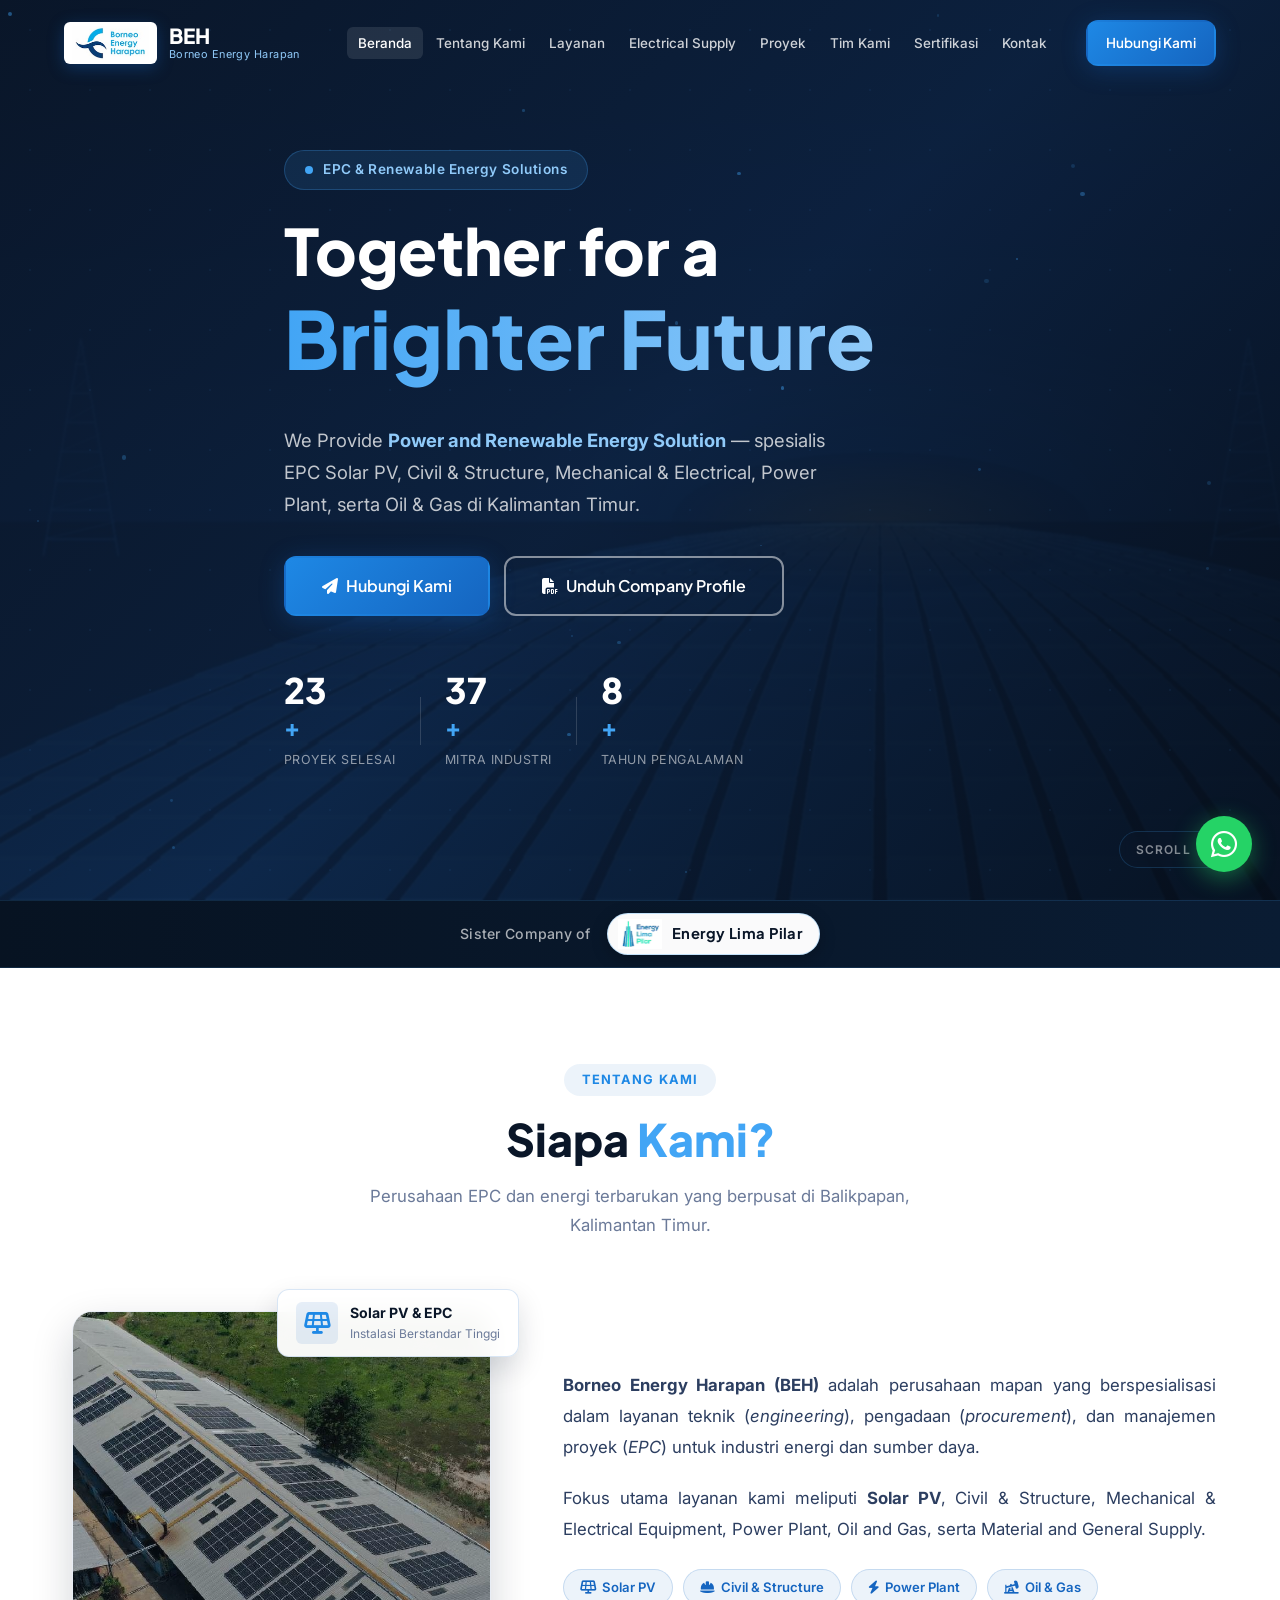
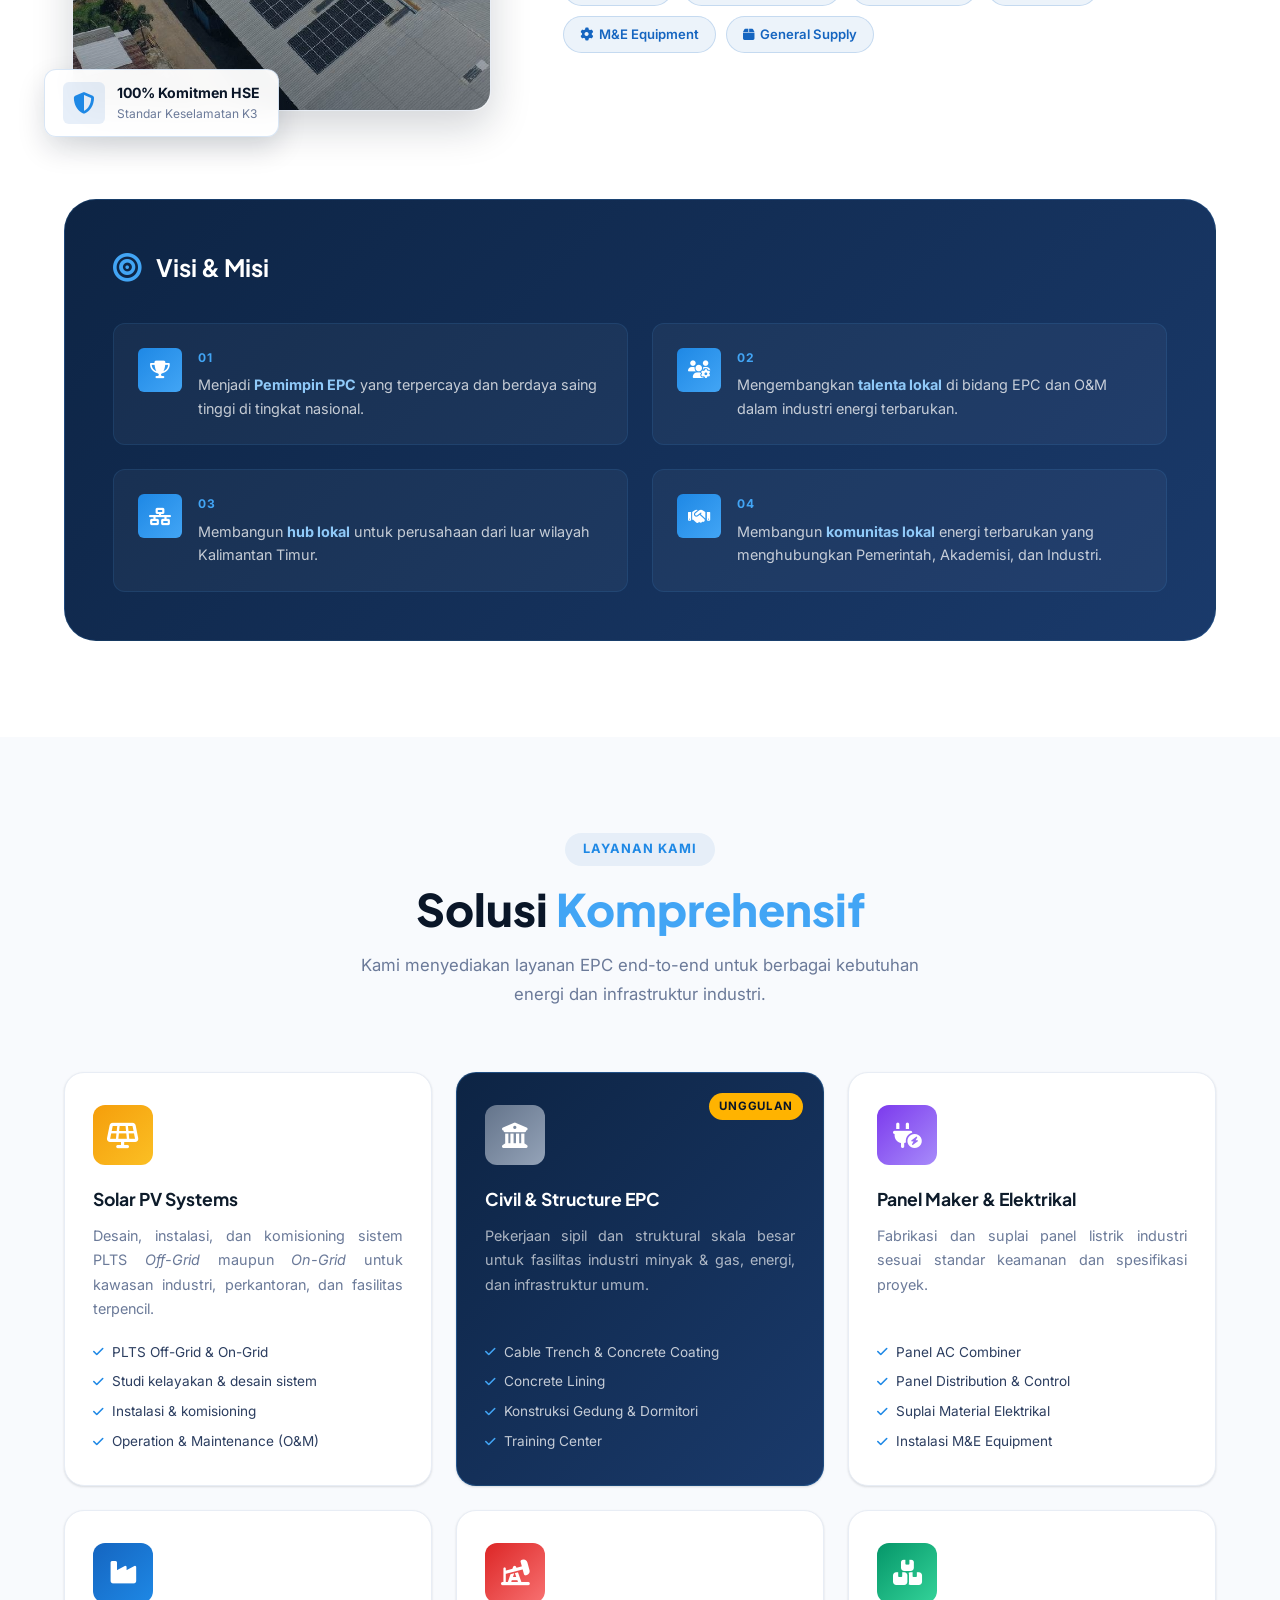
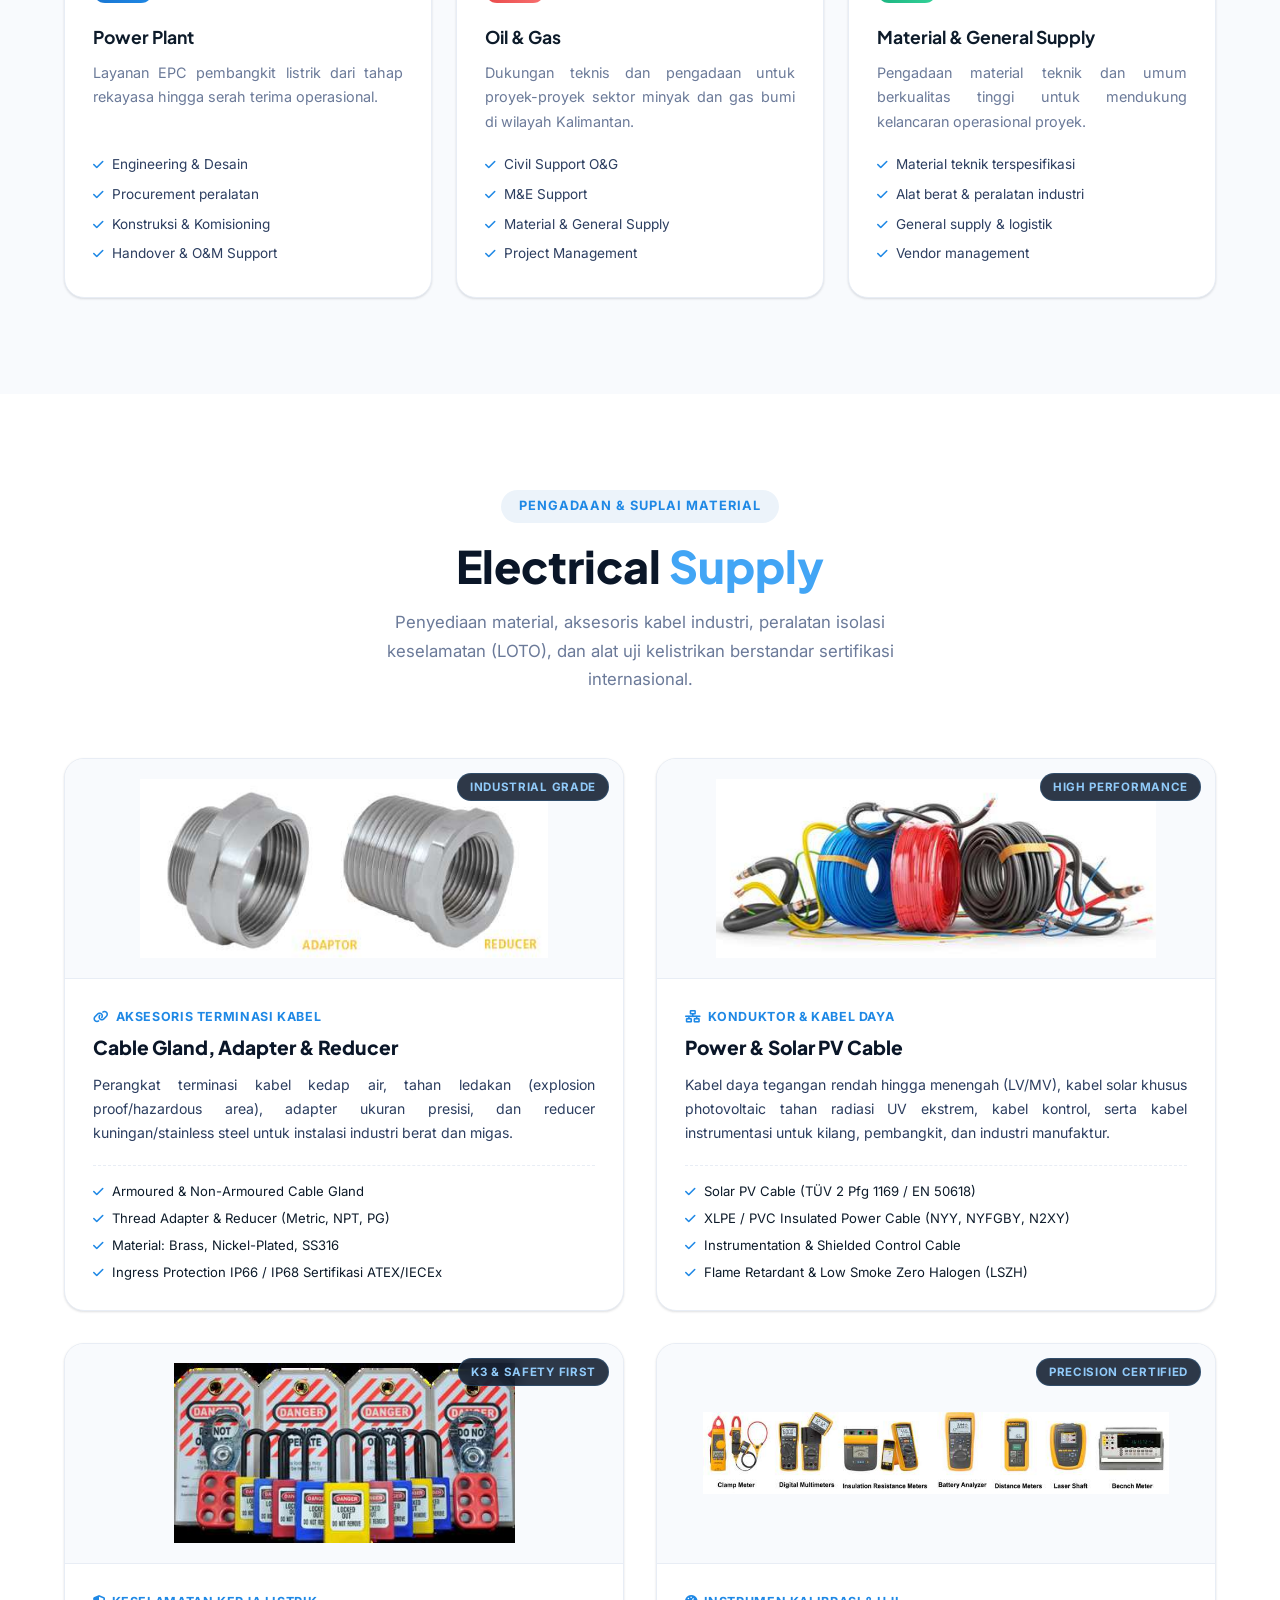
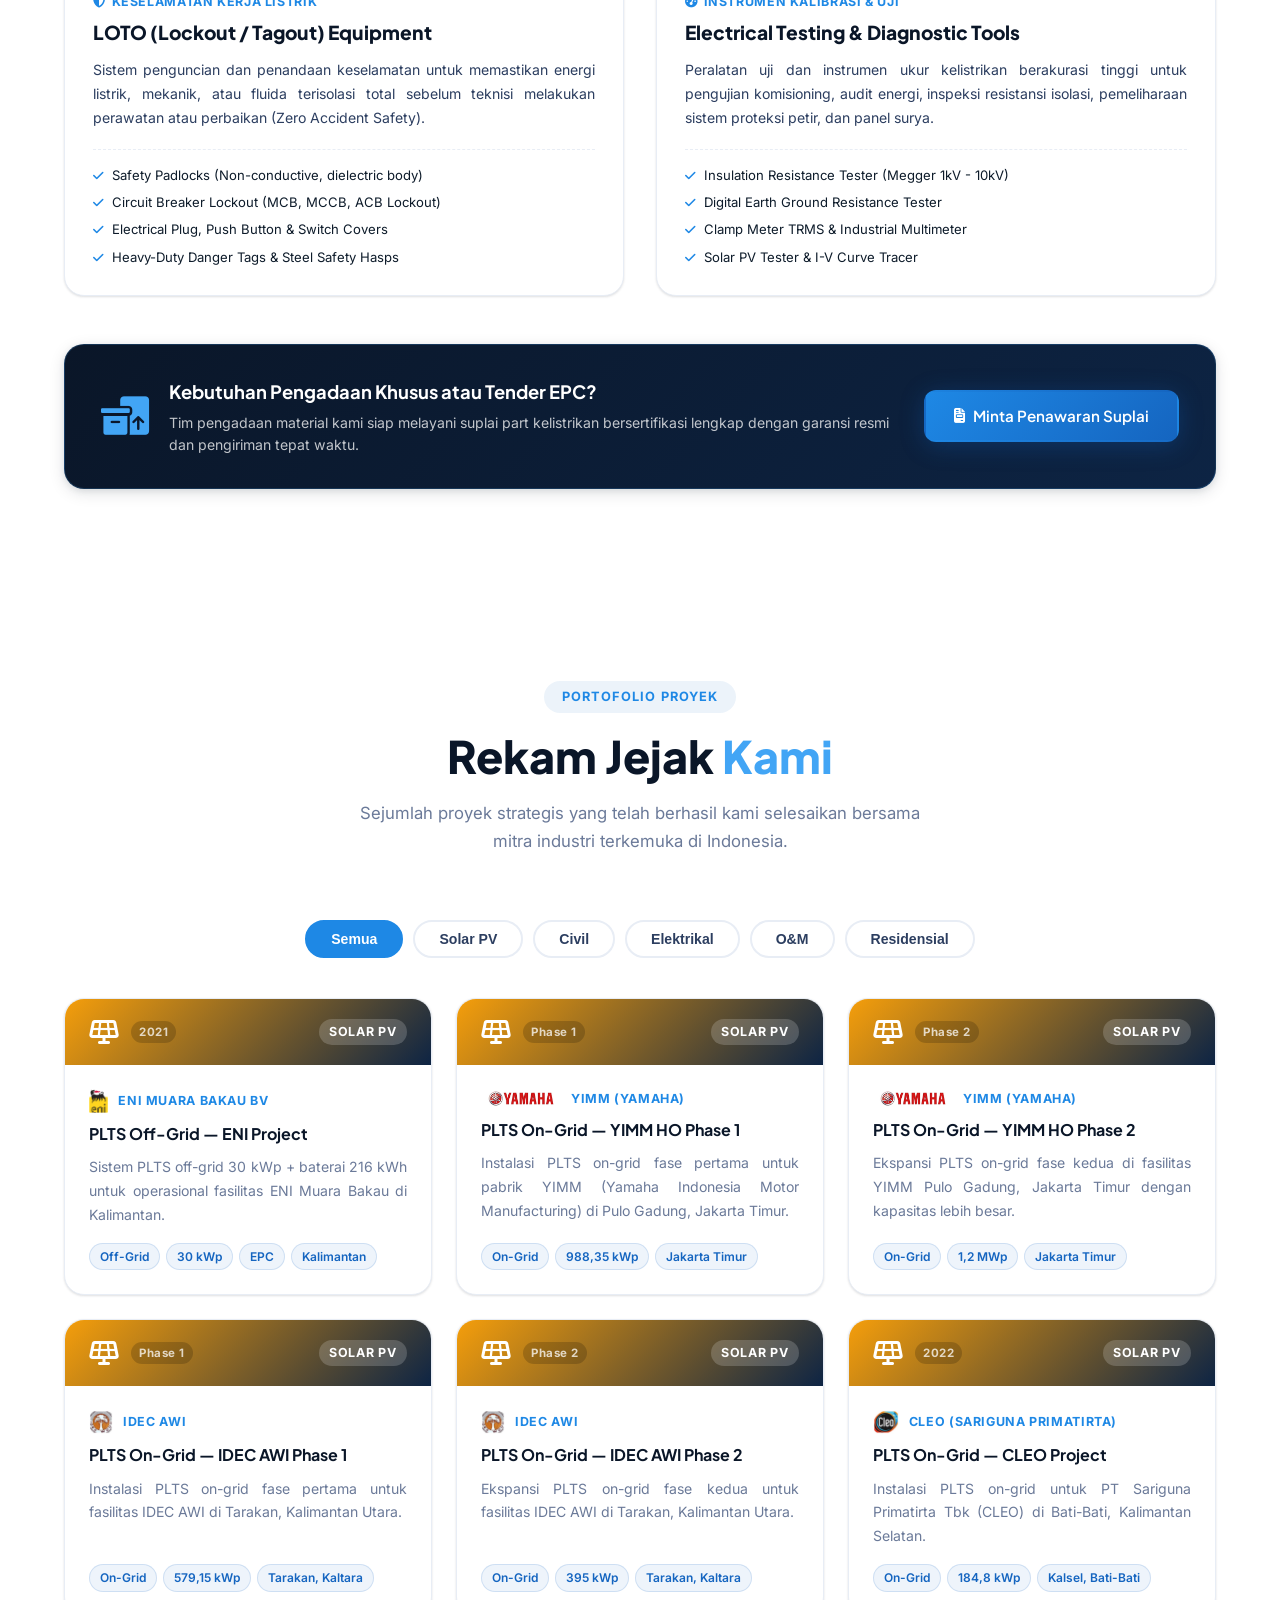
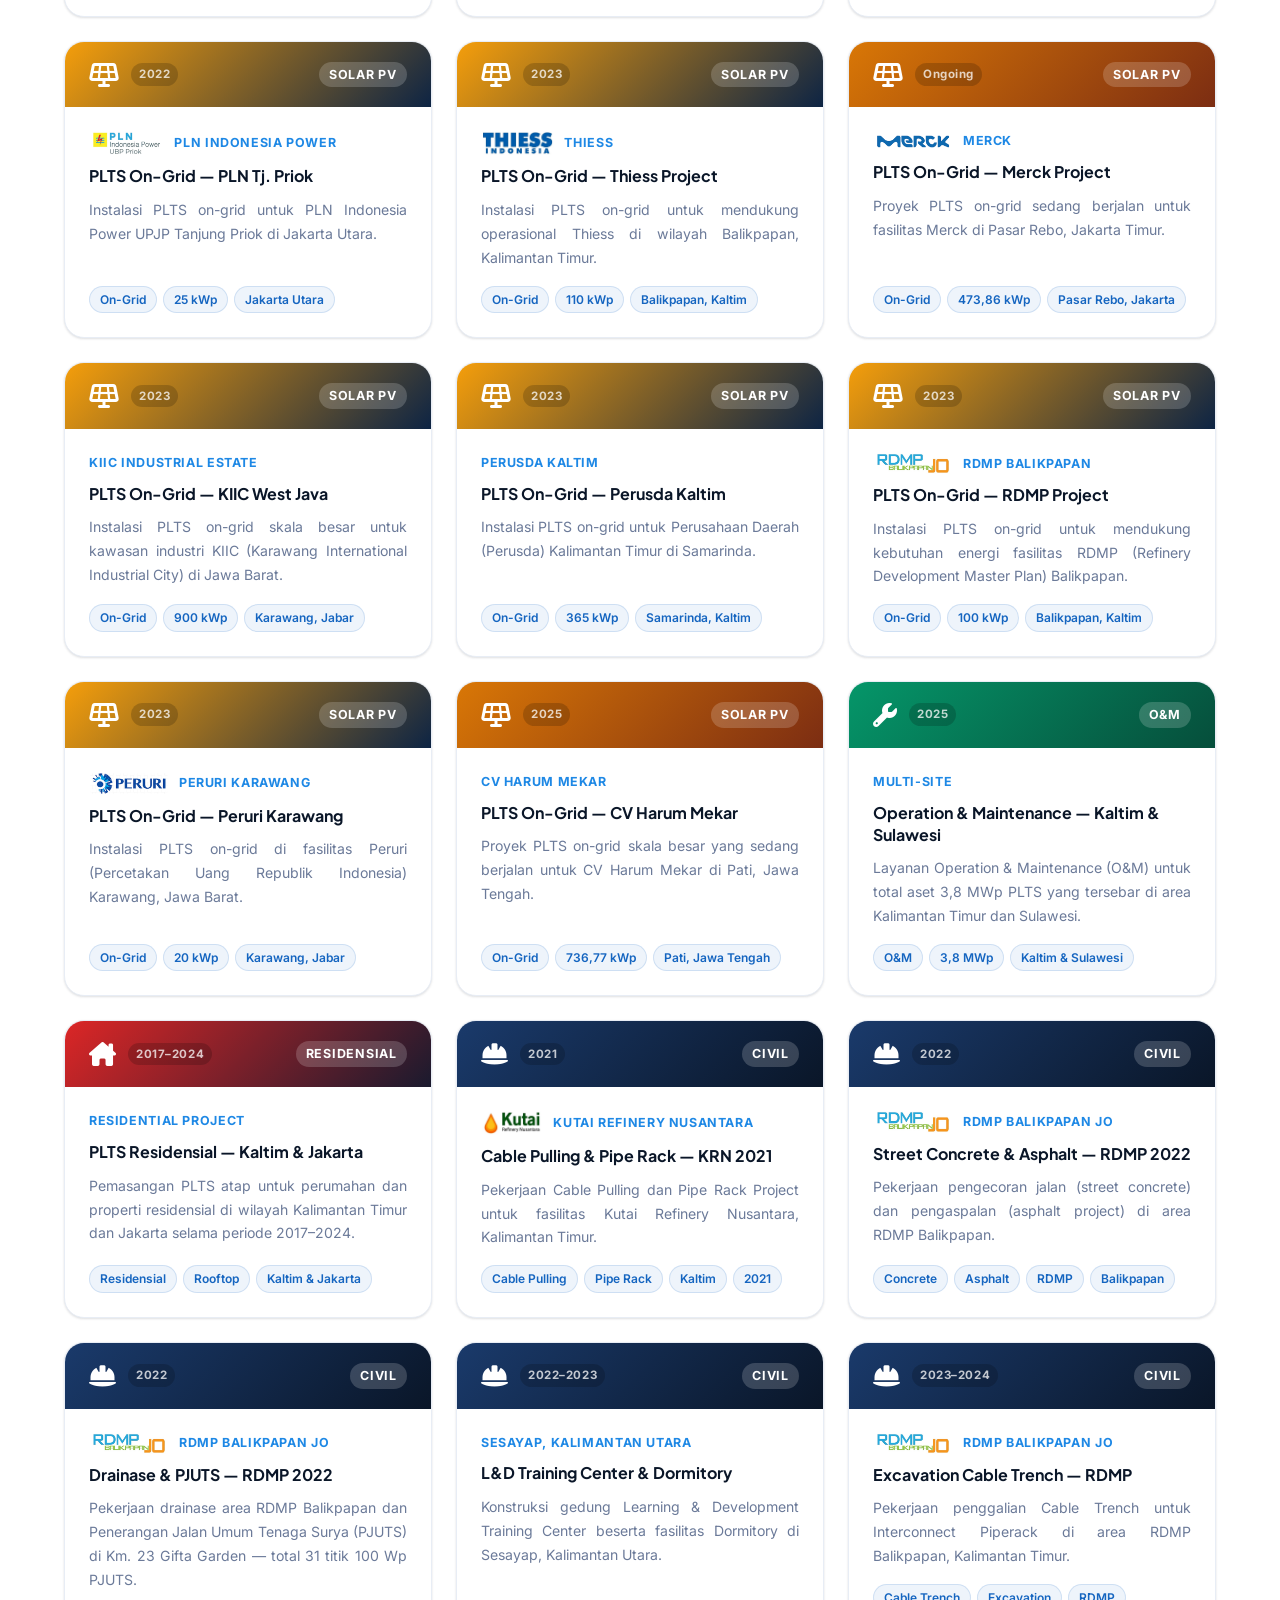
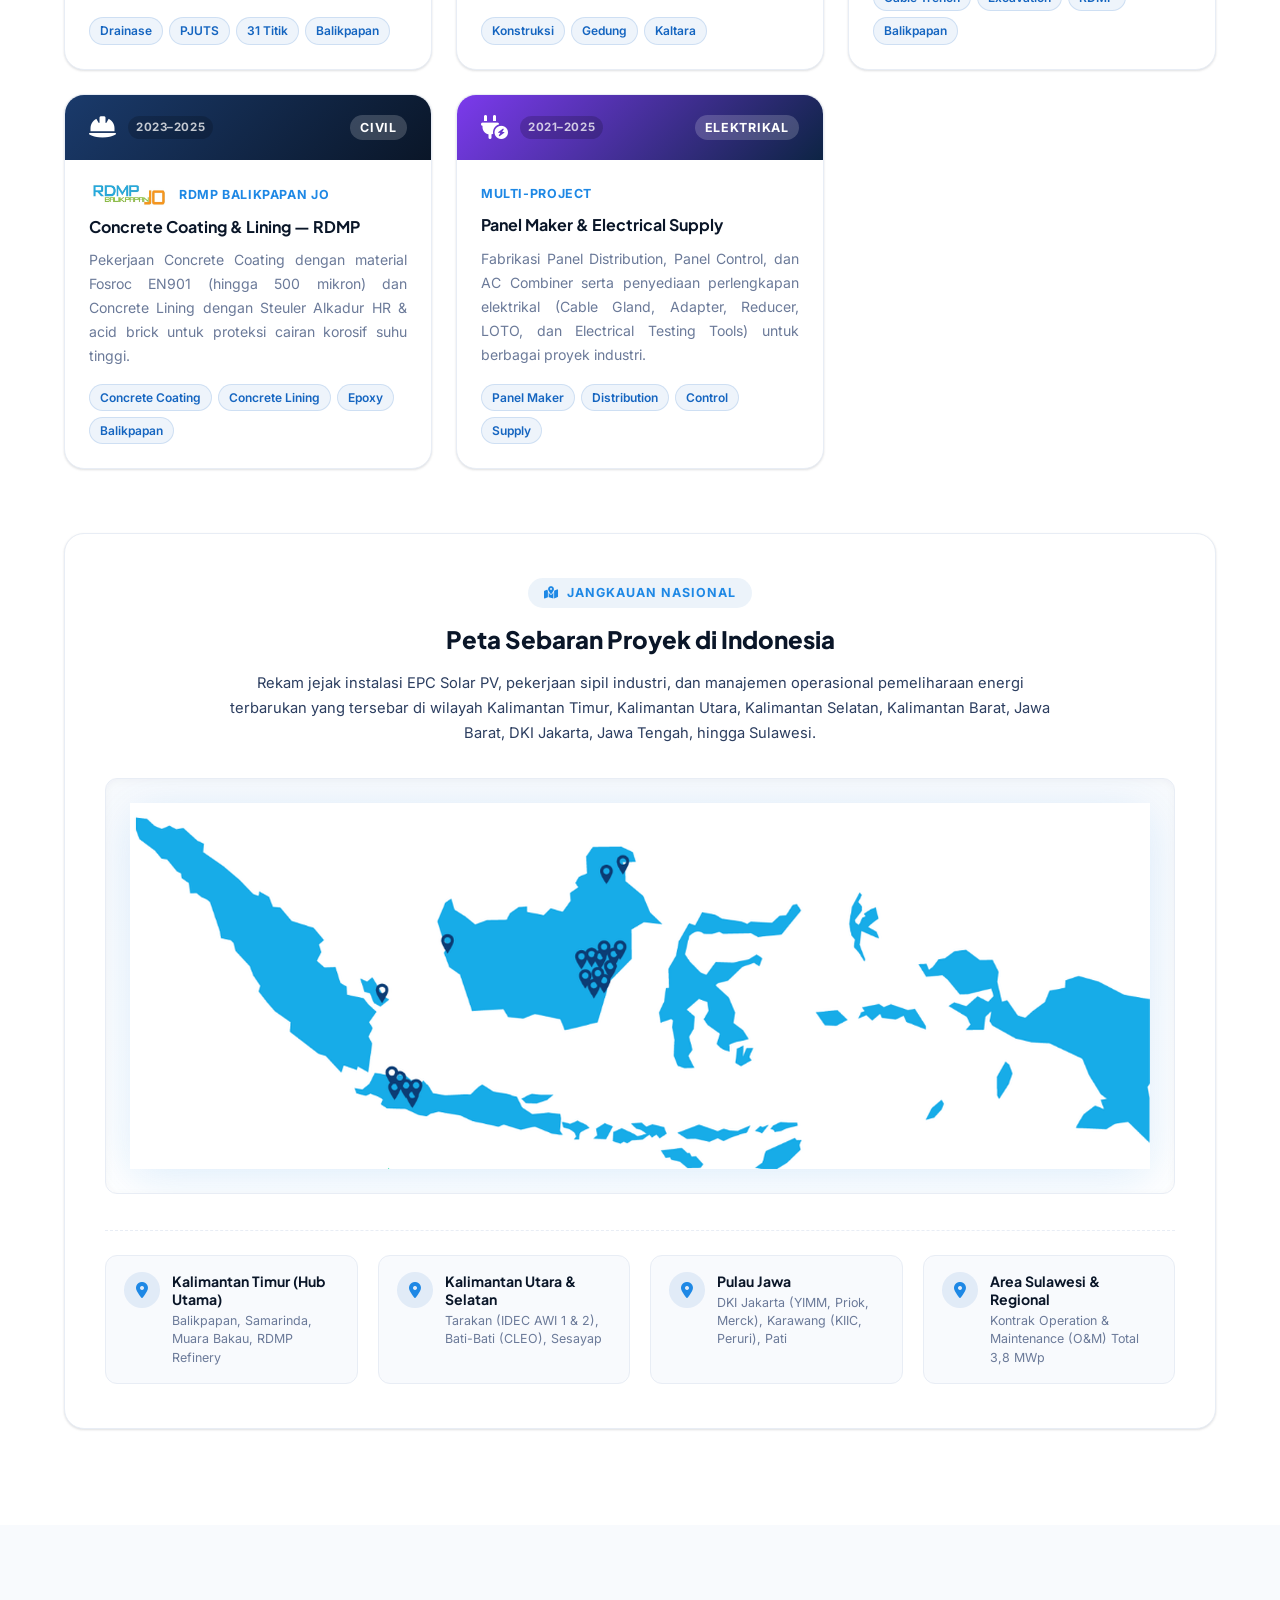
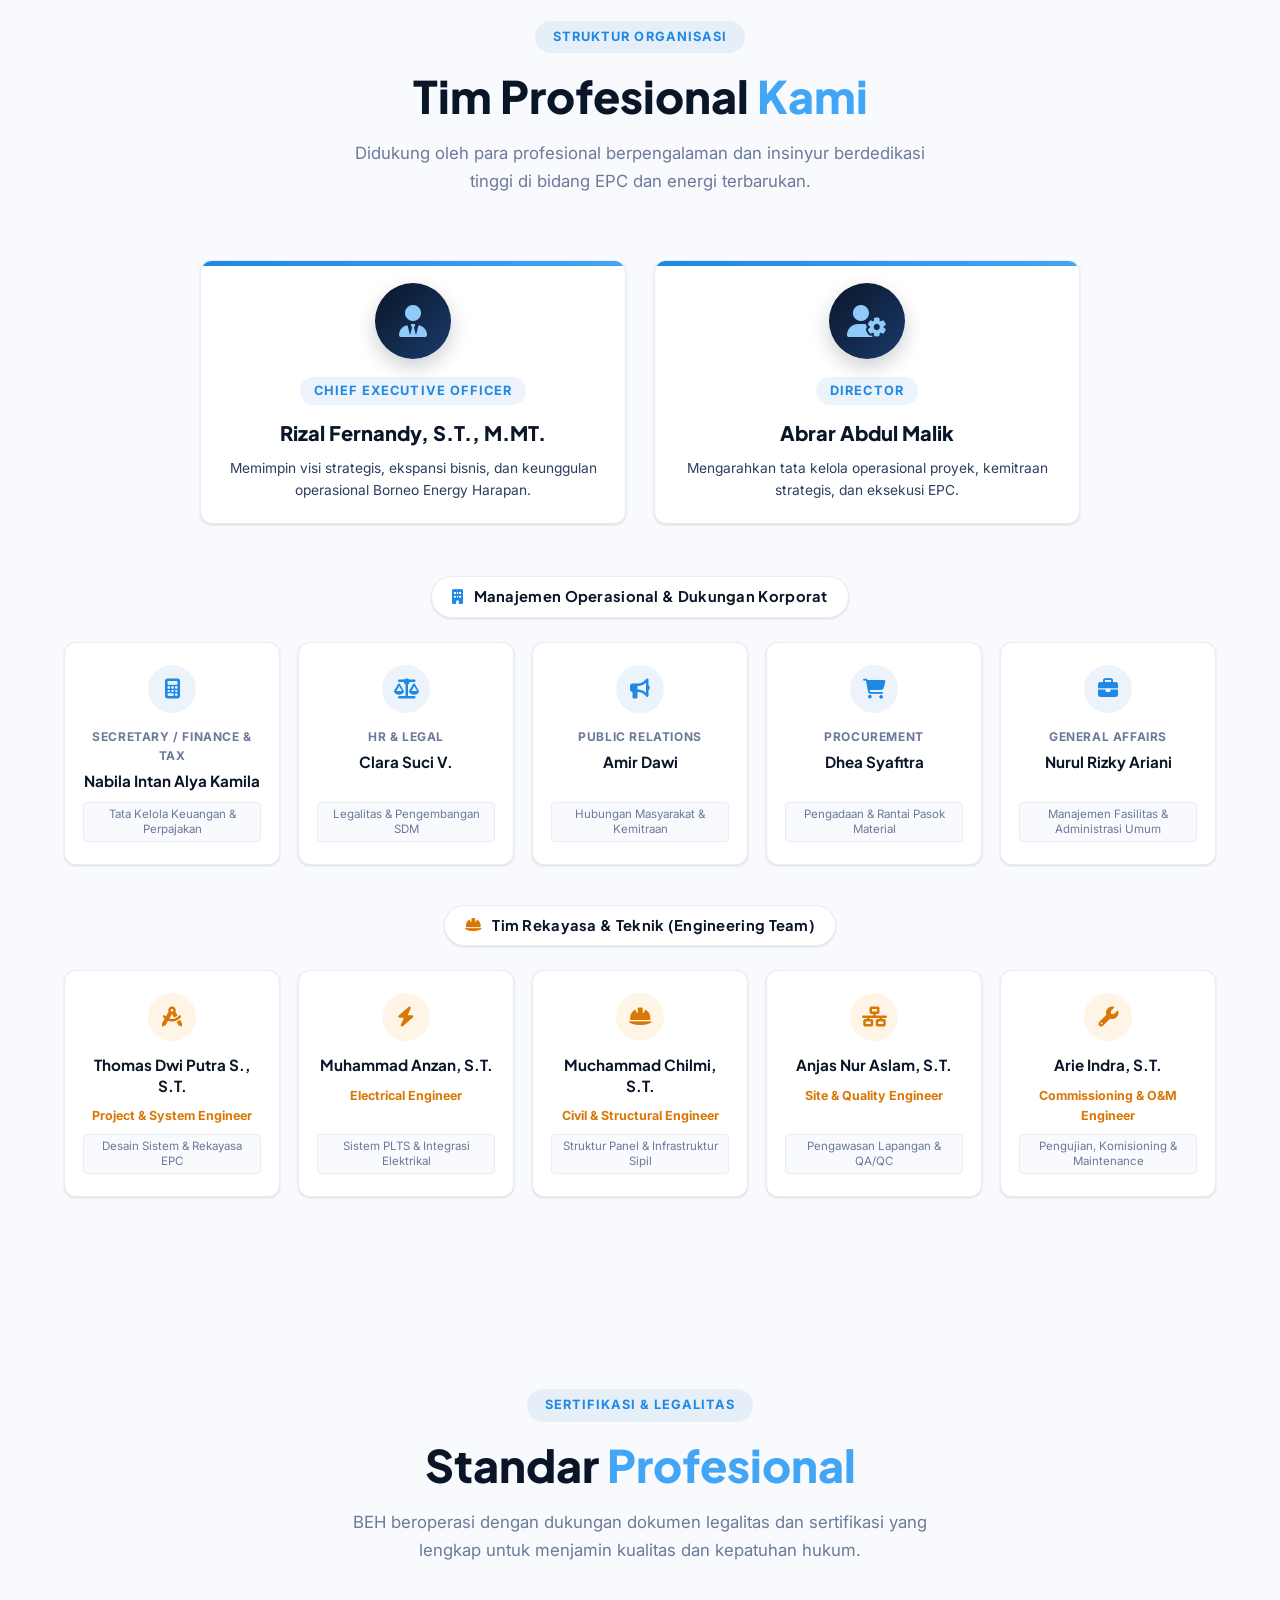
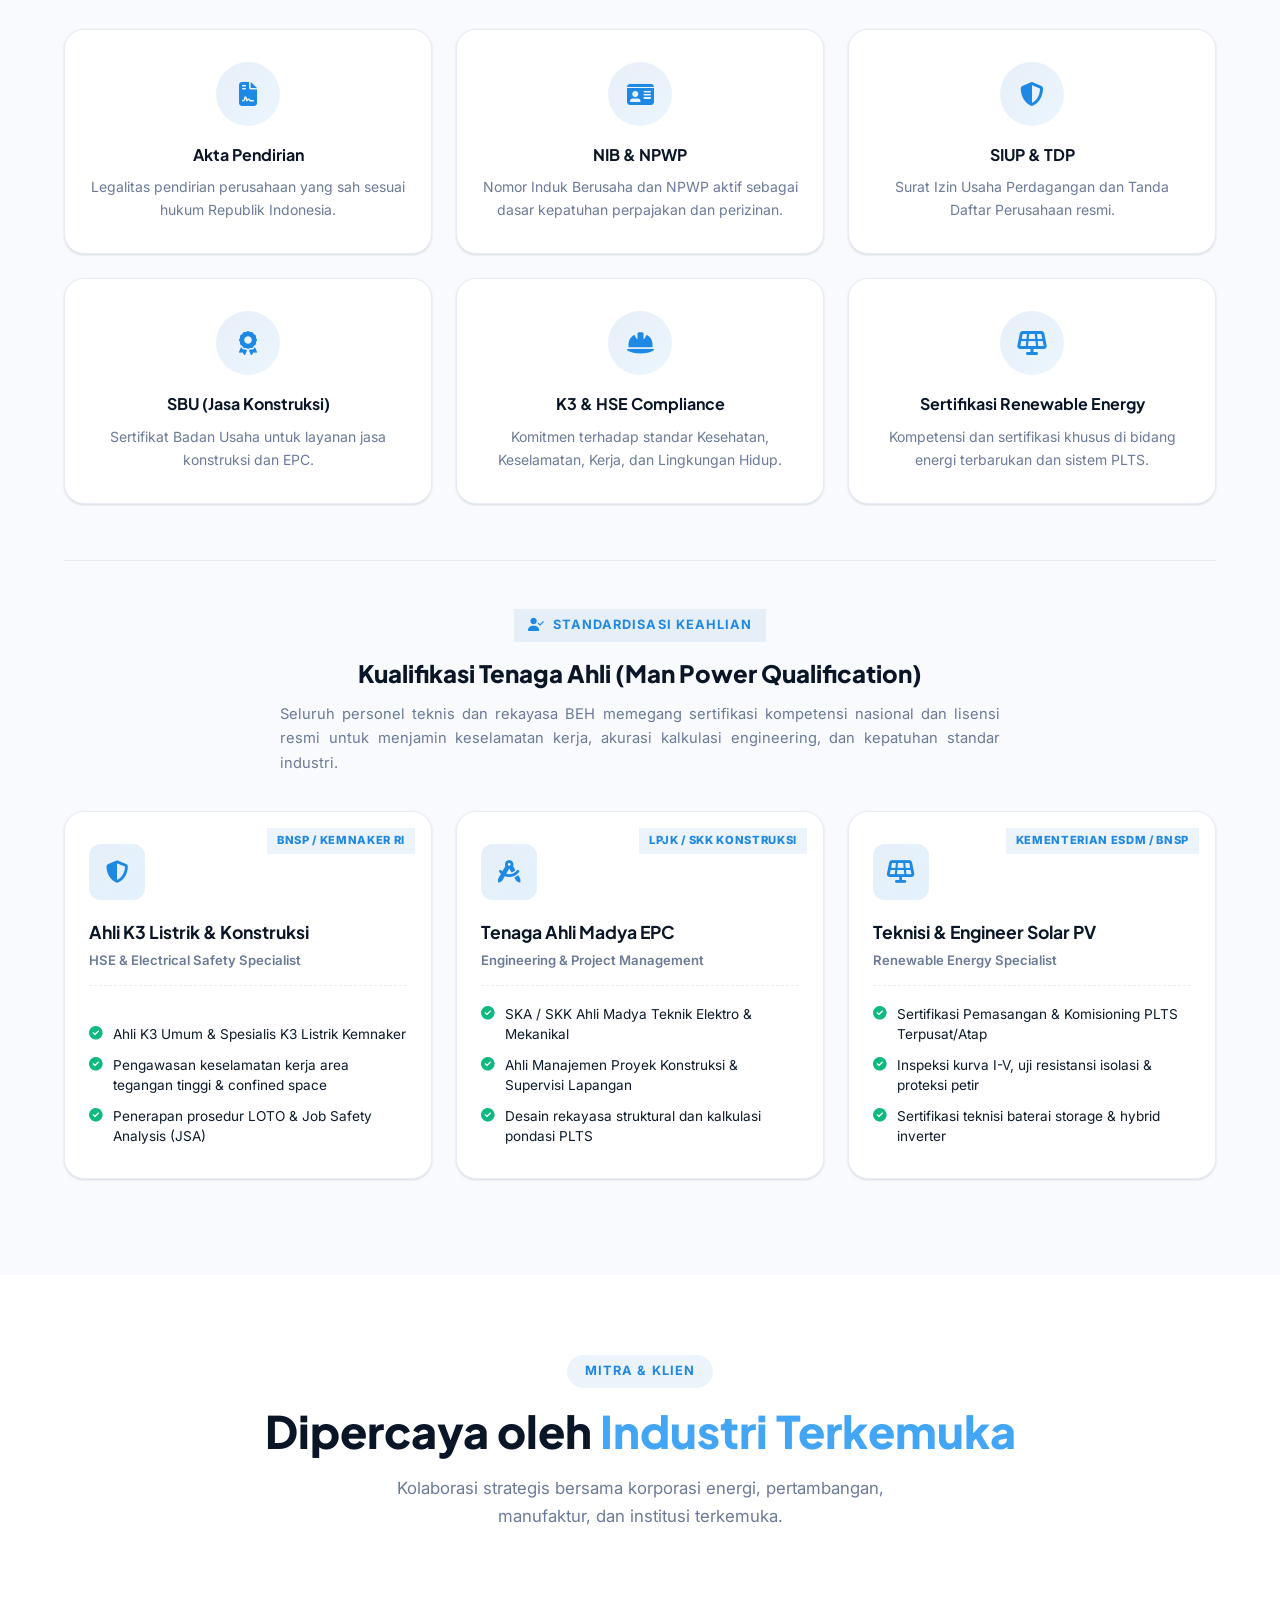
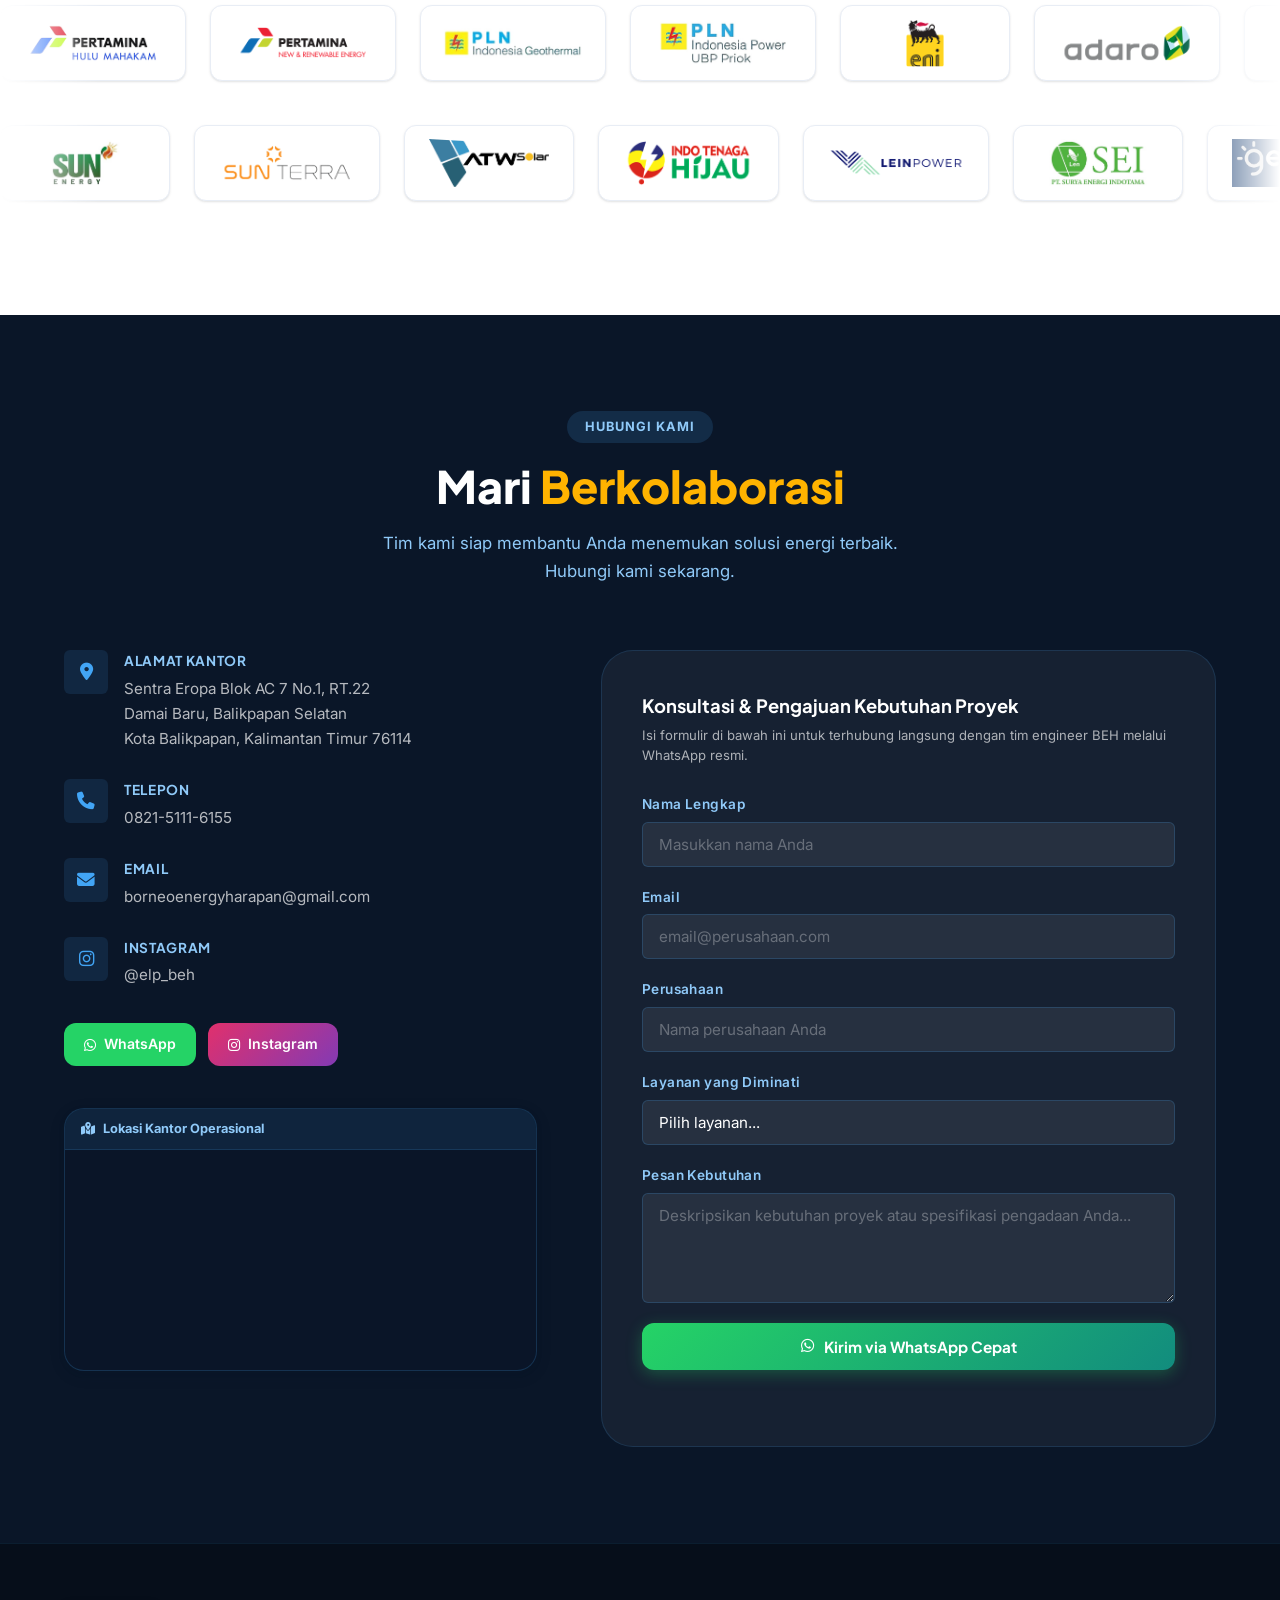
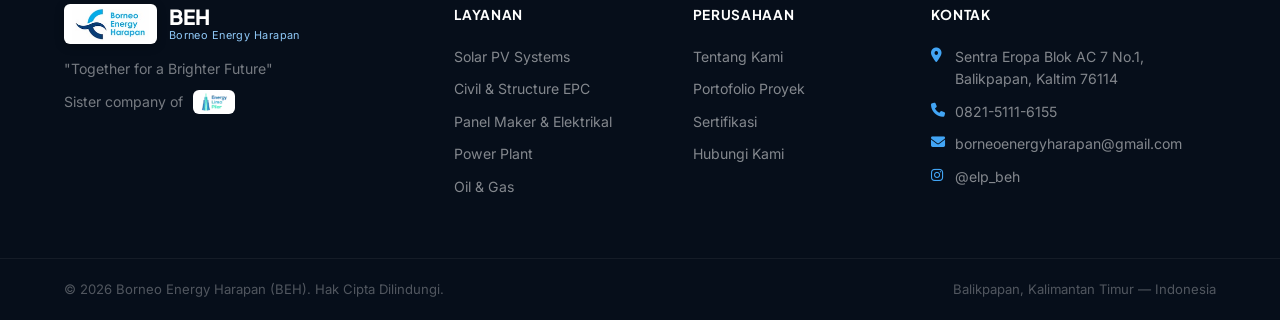
==== index.html @ 30dab91f "first commit" ====
<!DOCTYPE html>
<html lang="id">
<head>
  <meta charset="UTF-8" />
  <meta name="viewport" content="width=device-width, initial-scale=1.0" />
  <meta name="description" content="Borneo Energy Harapan (BEH) – Solusi EPC dan Energi Terbarukan terpercaya di Kalimantan Timur. Solar PV, Civil & Structure, Mechanical & Electrical, Power Plant, Oil & Gas, General Supply." />
  <title>Borneo Energy Harapan | Together for a Brighter Future</title>
  
  <!-- CSS Utama (Memuat css/variables.css, css/navbar.css, dll) -->
  <link rel="stylesheet" href="css/style.css" />
  
  <!-- Fonts & Icons Resmi -->
  <link rel="preconnect" href="https://fonts.googleapis.com" />
  <link rel="preconnect" href="https://fonts.gstatic.com" crossorigin />
  <link href="https://fonts.googleapis.com/css2?family=Inter:wght@300;400;500;600;700;800&family=Plus+Jakarta+Sans:wght@400;500;600;700;800&display=swap" rel="stylesheet" />
  <link rel="stylesheet" href="https://cdnjs.cloudflare.com/ajax/libs/font-awesome/6.5.0/css/all.min.css" />
</head>
<body>

  <!-- =========================================================
       1. NAVBAR (File Terpisah: sections/navbar.html | css/navbar.css | js/navbar.js)
  ========================================================= -->
  <header class="navbar" id="navbar">
    <div class="container navbar__inner">
      <a href="#hero" class="navbar__logo" aria-label="Beranda BEH">
        <img src="assets/images/logo-beh.png" alt="Logo Borneo Energy Harapan" class="navbar__logo-img" />
        <div class="logo-text">
          <span class="logo-text__main">BEH</span>
          <span class="logo-text__sub">Borneo Energy Harapan</span>
        </div>
      </a>

      <nav class="navbar__nav" id="navMenu" aria-label="Navigasi Utama">
        <ul class="navbar__list">
          <li><a href="#hero"     class="navbar__link active">Beranda</a></li>
          <li><a href="#about"    class="navbar__link">Tentang Kami</a></li>
          <li><a href="#services" class="navbar__link">Layanan</a></li>
          <li><a href="#supply"   class="navbar__link">Electrical Supply</a></li>
          <li><a href="#projects" class="navbar__link">Proyek</a></li>
          <li><a href="#team"     class="navbar__link">Tim Kami</a></li>
          <li><a href="#cert"     class="navbar__link">Sertifikasi</a></li>
          <li><a href="#contact"  class="navbar__link">Kontak</a></li>
        </ul>
      </nav>

      <a href="#contact" class="btn btn--primary navbar__cta">Hubungi Kami</a>

      <button class="navbar__burger" id="burgerBtn" aria-label="Buka Menu Navigasi" aria-expanded="false">
        <span></span><span></span><span></span>
      </button>
    </div>
  </header>

  <!-- =========================================================
       2. HERO SECTION (File Terpisah: sections/hero.html | css/hero.css | js/counters.js & js/particles.js)
  ========================================================= -->
  <section class="hero" id="hero">
    <div class="hero__overlay"></div>
    <div class="hero__particles" id="heroParticles"></div>

    <div class="container hero__content">
      <div class="hero__badge">
        <span class="pulse-dot"></span>
        EPC &amp; Renewable Energy Solutions
      </div>
      <h1 class="hero__title">
        <span class="hero__title--main">Together for a</span>
        <span class="hero__title--accent">Brighter Future</span>
      </h1>
      <p class="hero__subtitle">
        We Provide <strong>Power and Renewable Energy Solution</strong> — spesialis EPC Solar PV,
        Civil &amp; Structure, Mechanical &amp; Electrical, Power Plant, serta Oil &amp; Gas di Kalimantan Timur.
      </p>
      <div class="hero__actions">
        <a href="#contact" class="btn btn--primary btn--lg">
          <i class="fa-solid fa-paper-plane"></i> Hubungi Kami
        </a>
        <a href="assets/docs/Compro-BEH-2025.pdf" target="_blank" rel="noopener" class="btn btn--outline btn--lg">
          <i class="fa-solid fa-file-pdf"></i> Unduh Company Profile
        </a>
      </div>
      <div class="hero__stats">
        <div class="stat-item">
          <span class="stat-item__number" data-target="23">0</span><span class="stat-item__suffix">+</span>
          <span class="stat-item__label">Proyek Selesai</span>
        </div>
        <div class="stat-divider"></div>
        <div class="stat-item">
          <span class="stat-item__number" data-target="37">0</span><span class="stat-item__suffix">+</span>
          <span class="stat-item__label">Mitra Industri</span>
        </div>
        <div class="stat-divider"></div>
        <div class="stat-item">
          <span class="stat-item__number" data-target="8">0</span><span class="stat-item__suffix">+</span>
          <span class="stat-item__label">Tahun Pengalaman</span>
        </div>
      </div>
    </div>

    <a href="#about" class="hero__scroll-indicator" aria-label="Gulir ke Tentang Kami">
      <span>Scroll</span>
      <span class="scroll-arrow"><i class="fa-solid fa-chevron-down"></i></span>
    </a>
  </section>

  <!-- Sister Company Banner -->
  <div class="sister-banner">
    <div class="container sister-banner__inner">
      <span class="sister-banner__label">Sister Company of</span>
      <div class="sister-banner__brand" title="Energy Lima Pilar (ELP)">
        <img src="assets/images/logo-energy-lima-pilar.png" alt="Logo Energy Lima Pilar" class="sister-banner__logo" />
        <span class="sister-banner__text">Energy Lima Pilar</span>
      </div>
    </div>
  </div>

  <!-- =========================================================
       3. ABOUT US & VISI MISI (File Terpisah: sections/about.html | css/about.css)
  ========================================================= -->
  <section class="about section" id="about">
    <div class="container">
      <div class="section-header">
        <span class="section-tag">Tentang Kami</span>
        <h2 class="section-title">Siapa <span class="text-accent">Kami?</span></h2>
        <p class="section-desc">
          Perusahaan EPC dan energi terbarukan yang berpusat di Balikpapan, Kalimantan Timur.
        </p>
      </div>

      <div class="about__grid">
        <div class="about__visual">
          <div class="about__img-wrapper">
            <img src="assets/images/about-project.jpg" alt="Dokumentasi Instalasi Proyek Solar PV Borneo Energy Harapan" class="about__img" loading="lazy" />
            <div class="about__img-overlay"></div>
          </div>
          <div class="about__badge about__badge--top">
            <i class="fa-solid fa-solar-panel"></i>
            <div>
              <strong>Solar PV &amp; EPC</strong>
              <span>Instalasi Berstandar Tinggi</span>
            </div>
          </div>
          <div class="about__badge about__badge--bottom">
            <i class="fa-solid fa-shield-halved"></i>
            <div>
              <strong>100% Komitmen HSE</strong>
              <span>Standar Keselamatan K3</span>
            </div>
          </div>
        </div>

        <div class="about__content">
          <p class="about__text">
            <strong>Borneo Energy Harapan (BEH)</strong> adalah perusahaan mapan yang berspesialisasi dalam layanan teknik
            (<em>engineering</em>), pengadaan (<em>procurement</em>), dan manajemen proyek (<em>EPC</em>) untuk industri
            energi dan sumber daya.
          </p>
          <p class="about__text">
            Fokus utama layanan kami meliputi <strong>Solar PV</strong>, Civil &amp; Structure,
            Mechanical &amp; Electrical Equipment, Power Plant, Oil and Gas, serta Material and General Supply.
          </p>

          <div class="about__tags">
            <span class="tag"><i class="fa-solid fa-solar-panel"></i> Solar PV</span>
            <span class="tag"><i class="fa-solid fa-hard-hat"></i> Civil &amp; Structure</span>
            <span class="tag"><i class="fa-solid fa-bolt"></i> Power Plant</span>
            <span class="tag"><i class="fa-solid fa-oil-well"></i> Oil &amp; Gas</span>
            <span class="tag"><i class="fa-solid fa-gear"></i> M&amp;E Equipment</span>
            <span class="tag"><i class="fa-solid fa-box"></i> General Supply</span>
          </div>
        </div>
      </div>

      <!-- Visi & Misi -->
      <div class="vision-mission">
        <div class="vision-mission__header">
          <i class="fa-solid fa-bullseye"></i>
          <h3>Visi &amp; Misi</h3>
        </div>
        <div class="vision-mission__grid">
          <div class="vm-card">
            <div class="vm-card__icon"><i class="fa-solid fa-trophy"></i></div>
            <div class="vm-card__content">
              <span class="vm-card__num">01</span>
              <p>Menjadi <strong>Pemimpin EPC</strong> yang terpercaya dan berdaya saing tinggi di tingkat nasional.</p>
            </div>
          </div>
          <div class="vm-card">
            <div class="vm-card__icon"><i class="fa-solid fa-users-gear"></i></div>
            <div class="vm-card__content">
              <span class="vm-card__num">02</span>
              <p>Mengembangkan <strong>talenta lokal</strong> di bidang EPC dan O&amp;M dalam industri energi terbarukan.</p>
            </div>
          </div>
          <div class="vm-card">
            <div class="vm-card__icon"><i class="fa-solid fa-network-wired"></i></div>
            <div class="vm-card__content">
              <span class="vm-card__num">03</span>
              <p>Membangun <strong>hub lokal</strong> untuk perusahaan dari luar wilayah Kalimantan Timur.</p>
            </div>
          </div>
          <div class="vm-card">
            <div class="vm-card__icon"><i class="fa-solid fa-handshake"></i></div>
            <div class="vm-card__content">
              <span class="vm-card__num">04</span>
              <p>Membangun <strong>komunitas lokal</strong> energi terbarukan yang menghubungkan Pemerintah, Akademisi, dan Industri.</p>
            </div>
          </div>
        </div>
      </div>
    </div>
  </section>

  <!-- =========================================================
       4. SERVICES SECTION (File Terpisah: sections/services.html | css/services.css)
  ========================================================= -->
  <section class="services section section--alt" id="services">
    <div class="container">
      <div class="section-header">
        <span class="section-tag">Layanan Kami</span>
        <h2 class="section-title">Solusi <span class="text-accent">Komprehensif</span></h2>
        <p class="section-desc">
          Kami menyediakan layanan EPC end-to-end untuk berbagai kebutuhan energi dan infrastruktur industri.
        </p>
      </div>

      <div class="services__grid">

        <div class="service-card">
          <div class="service-card__icon-wrap service-card__icon-wrap--solar">
            <i class="fa-solid fa-solar-panel"></i>
          </div>
          <h3 class="service-card__title">Solar PV Systems</h3>
          <p class="service-card__desc">
            Desain, instalasi, dan komisioning sistem PLTS <em>Off-Grid</em> maupun <em>On-Grid</em>
            untuk kawasan industri, perkantoran, dan fasilitas terpencil.
          </p>
          <ul class="service-card__list">
            <li><i class="fa-solid fa-check"></i> PLTS Off-Grid &amp; On-Grid</li>
            <li><i class="fa-solid fa-check"></i> Studi kelayakan &amp; desain sistem</li>
            <li><i class="fa-solid fa-check"></i> Instalasi &amp; komisioning</li>
            <li><i class="fa-solid fa-check"></i> Operation &amp; Maintenance (O&amp;M)</li>
          </ul>
        </div>

        <div class="service-card service-card--featured">
          <div class="service-card__badge">Unggulan</div>
          <div class="service-card__icon-wrap service-card__icon-wrap--civil">
            <i class="fa-solid fa-building-columns"></i>
          </div>
          <h3 class="service-card__title">Civil &amp; Structure EPC</h3>
          <p class="service-card__desc">
            Pekerjaan sipil dan struktural skala besar untuk fasilitas industri minyak &amp; gas,
            energi, dan infrastruktur umum.
          </p>
          <ul class="service-card__list">
            <li><i class="fa-solid fa-check"></i> Cable Trench &amp; Concrete Coating</li>
            <li><i class="fa-solid fa-check"></i> Concrete Lining</li>
            <li><i class="fa-solid fa-check"></i> Konstruksi Gedung &amp; Dormitori</li>
            <li><i class="fa-solid fa-check"></i> Training Center</li>
          </ul>
        </div>

        <div class="service-card">
          <div class="service-card__icon-wrap service-card__icon-wrap--panel">
            <i class="fa-solid fa-plug-circle-bolt"></i>
          </div>
          <h3 class="service-card__title">Panel Maker &amp; Elektrikal</h3>
          <p class="service-card__desc">
            Fabrikasi dan suplai panel listrik industri sesuai standar keamanan dan spesifikasi proyek.
          </p>
          <ul class="service-card__list">
            <li><i class="fa-solid fa-check"></i> Panel AC Combiner</li>
            <li><i class="fa-solid fa-check"></i> Panel Distribution &amp; Control</li>
            <li><i class="fa-solid fa-check"></i> Suplai Material Elektrikal</li>
            <li><i class="fa-solid fa-check"></i> Instalasi M&amp;E Equipment</li>
          </ul>
        </div>

        <div class="service-card">
          <div class="service-card__icon-wrap service-card__icon-wrap--power">
            <i class="fa-solid fa-industry"></i>
          </div>
          <h3 class="service-card__title">Power Plant</h3>
          <p class="service-card__desc">
            Layanan EPC pembangkit listrik dari tahap rekayasa hingga serah terima operasional.
          </p>
          <ul class="service-card__list">
            <li><i class="fa-solid fa-check"></i> Engineering &amp; Desain</li>
            <li><i class="fa-solid fa-check"></i> Procurement peralatan</li>
            <li><i class="fa-solid fa-check"></i> Konstruksi &amp; Komisioning</li>
            <li><i class="fa-solid fa-check"></i> Handover &amp; O&amp;M Support</li>
          </ul>
        </div>

        <div class="service-card">
          <div class="service-card__icon-wrap service-card__icon-wrap--oilgas">
            <i class="fa-solid fa-oil-well"></i>
          </div>
          <h3 class="service-card__title">Oil &amp; Gas</h3>
          <p class="service-card__desc">
            Dukungan teknis dan pengadaan untuk proyek-proyek sektor minyak dan gas bumi
            di wilayah Kalimantan.
          </p>
          <ul class="service-card__list">
            <li><i class="fa-solid fa-check"></i> Civil Support O&amp;G</li>
            <li><i class="fa-solid fa-check"></i> M&amp;E Support</li>
            <li><i class="fa-solid fa-check"></i> Material &amp; General Supply</li>
            <li><i class="fa-solid fa-check"></i> Project Management</li>
          </ul>
        </div>

        <div class="service-card">
          <div class="service-card__icon-wrap service-card__icon-wrap--supply">
            <i class="fa-solid fa-boxes-stacked"></i>
          </div>
          <h3 class="service-card__title">Material &amp; General Supply</h3>
          <p class="service-card__desc">
            Pengadaan material teknik dan umum berkualitas tinggi untuk mendukung kelancaran
            operasional proyek.
          </p>
          <ul class="service-card__list">
            <li><i class="fa-solid fa-check"></i> Material teknik terspesifikasi</li>
            <li><i class="fa-solid fa-check"></i> Alat berat &amp; peralatan industri</li>
            <li><i class="fa-solid fa-check"></i> General supply &amp; logistik</li>
            <li><i class="fa-solid fa-check"></i> Vendor management</li>
          </ul>
        </div>

      </div>
    </div>
  </section>

  <!-- =========================================================
       4B. ELECTRICAL SUPPLY SECTION (File Terpisah: sections/supply.html | css/supply.css)
  ========================================================= -->
  <!-- =========================================================
     SECTION: ELECTRICAL SUPPLY (Layanan Pengadaan & Suplai Elektrikal)
     Data: Compro BEH 2025 | Page 22
========================================================= -->
<section class="supply section" id="supply">
  <div class="container">
    <div class="section-header">
      <span class="section-tag">Pengadaan &amp; Suplai Material</span>
      <h2 class="section-title">Electrical <span class="text-accent">Supply</span></h2>
      <p class="section-desc">
        Penyediaan material, aksesoris kabel industri, peralatan isolasi keselamatan (LOTO), dan alat uji kelistrikan berstandar sertifikasi internasional.
      </p>
    </div>

    <div class="supply__grid">
      <!-- 1. Cable Gland, Adapter, Reducer -->
      <div class="supply-card">
        <div class="supply-card__img-wrap">
          <img src="assets/images/supply-cable-gland.png" alt="Cable Gland, Adapter, and Reducer" class="supply-card__img" loading="lazy" />
          <span class="supply-card__badge">Industrial Grade</span>
        </div>
        <div class="supply-card__body">
          <div class="supply-card__cat"><i class="fa-solid fa-link"></i> Aksesoris Terminasi Kabel</div>
          <h3 class="supply-card__title">Cable Gland, Adapter &amp; Reducer</h3>
          <p class="supply-card__desc">
            Perangkat terminasi kabel kedap air, tahan ledakan (explosion proof/hazardous area), adapter ukuran presisi, dan reducer kuningan/stainless steel untuk instalasi industri berat dan migas.
          </p>
          <ul class="supply-card__specs">
            <li><i class="fa-solid fa-check"></i> Armoured &amp; Non-Armoured Cable Gland</li>
            <li><i class="fa-solid fa-check"></i> Thread Adapter &amp; Reducer (Metric, NPT, PG)</li>
            <li><i class="fa-solid fa-check"></i> Material: Brass, Nickel-Plated, SS316</li>
            <li><i class="fa-solid fa-check"></i> Ingress Protection IP66 / IP68 Sertifikasi ATEX/IECEx</li>
          </ul>
        </div>
      </div>

      <!-- 2. Industrial Cables -->
      <div class="supply-card">
        <div class="supply-card__img-wrap">
          <img src="assets/images/supply-cables.png" alt="Industrial and Solar Cables" class="supply-card__img" loading="lazy" />
          <span class="supply-card__badge">High Performance</span>
        </div>
        <div class="supply-card__body">
          <div class="supply-card__cat"><i class="fa-solid fa-network-wired"></i> Konduktor &amp; Kabel Daya</div>
          <h3 class="supply-card__title">Power &amp; Solar PV Cable</h3>
          <p class="supply-card__desc">
            Kabel daya tegangan rendah hingga menengah (LV/MV), kabel solar khusus photovoltaic tahan radiasi UV ekstrem, kabel kontrol, serta kabel instrumentasi untuk kilang, pembangkit, dan industri manufaktur.
          </p>
          <ul class="supply-card__specs">
            <li><i class="fa-solid fa-check"></i> Solar PV Cable (TÜV 2 Pfg 1169 / EN 50618)</li>
            <li><i class="fa-solid fa-check"></i> XLPE / PVC Insulated Power Cable (NYY, NYFGBY, N2XY)</li>
            <li><i class="fa-solid fa-check"></i> Instrumentation &amp; Shielded Control Cable</li>
            <li><i class="fa-solid fa-check"></i> Flame Retardant &amp; Low Smoke Zero Halogen (LSZH)</li>
          </ul>
        </div>
      </div>

      <!-- 3. LOTO (Lockout / Tagout) -->
      <div class="supply-card">
        <div class="supply-card__img-wrap">
          <img src="assets/images/supply-loto.png" alt="LOTO Lockout Tagout Equipment" class="supply-card__img" loading="lazy" />
          <span class="supply-card__badge">K3 &amp; Safety First</span>
        </div>
        <div class="supply-card__body">
          <div class="supply-card__cat"><i class="fa-solid fa-shield-halved"></i> Keselamatan Kerja Listrik</div>
          <h3 class="supply-card__title">LOTO (Lockout / Tagout) Equipment</h3>
          <p class="supply-card__desc">
            Sistem penguncian dan penandaan keselamatan untuk memastikan energi listrik, mekanik, atau fluida terisolasi total sebelum teknisi melakukan perawatan atau perbaikan (Zero Accident Safety).
          </p>
          <ul class="supply-card__specs">
            <li><i class="fa-solid fa-check"></i> Safety Padlocks (Non-conductive, dielectric body)</li>
            <li><i class="fa-solid fa-check"></i> Circuit Breaker Lockout (MCB, MCCB, ACB Lockout)</li>
            <li><i class="fa-solid fa-check"></i> Electrical Plug, Push Button &amp; Switch Covers</li>
            <li><i class="fa-solid fa-check"></i> Heavy-Duty Danger Tags &amp; Steel Safety Hasps</li>
          </ul>
        </div>
      </div>

      <!-- 4. Electrical Testing Tools -->
      <div class="supply-card">
        <div class="supply-card__img-wrap">
          <img src="assets/images/supply-testing-tools.png" alt="Electrical Testing and Measurement Tools" class="supply-card__img" loading="lazy" />
          <span class="supply-card__badge">Precision Certified</span>
        </div>
        <div class="supply-card__body">
          <div class="supply-card__cat"><i class="fa-solid fa-gauge-high"></i> Instrumen Kalibrasi &amp; Uji</div>
          <h3 class="supply-card__title">Electrical Testing &amp; Diagnostic Tools</h3>
          <p class="supply-card__desc">
            Peralatan uji dan instrumen ukur kelistrikan berakurasi tinggi untuk pengujian komisioning, audit energi, inspeksi resistansi isolasi, pemeliharaan sistem proteksi petir, dan panel surya.
          </p>
          <ul class="supply-card__specs">
            <li><i class="fa-solid fa-check"></i> Insulation Resistance Tester (Megger 1kV - 10kV)</li>
            <li><i class="fa-solid fa-check"></i> Digital Earth Ground Resistance Tester</li>
            <li><i class="fa-solid fa-check"></i> Clamp Meter TRMS &amp; Industrial Multimeter</li>
            <li><i class="fa-solid fa-check"></i> Solar PV Tester &amp; I-V Curve Tracer</li>
          </ul>
        </div>
      </div>
    </div>

    <!-- Supply Banner CTA / Sister Company Alignment -->
    <div class="supply__cta-banner">
      <div class="supply__cta-content">
        <i class="fa-solid fa-boxes-packing supply__cta-icon"></i>
        <div>
          <h4>Kebutuhan Pengadaan Khusus atau Tender EPC?</h4>
          <p>Tim pengadaan material kami siap melayani suplai part kelistrikan bersertifikasi lengkap dengan garansi resmi dan pengiriman tepat waktu.</p>
        </div>
      </div>
      <a href="#contact" class="btn btn--primary">
        <i class="fa-solid fa-file-invoice"></i> Minta Penawaran Suplai
      </a>
    </div>

  </div>
</section>

  <!-- =========================================================
       5. PROJECTS SECTION (File Terpisah: sections/projects.html | css/projects.css | js/filter.js)
  ========================================================= -->
  <!-- =========================================================
     SECTION: PROJECTS (Portofolio Proyek & Filter Tab)
     Data: Compro BEH 2025 | 23 Proyek | 2017-2025
========================================================= -->
<section class="projects section" id="projects">
  <div class="container">
    <div class="section-header">
      <span class="section-tag">Portofolio Proyek</span>
      <h2 class="section-title">Rekam Jejak <span class="text-accent">Kami</span></h2>
      <p class="section-desc">
        Sejumlah proyek strategis yang telah berhasil kami selesaikan bersama mitra industri terkemuka di Indonesia.
      </p>
    </div>

    <!-- Filter Tabs -->
    <div class="project-filter" id="projectFilter">
      <button class="filter-btn active" data-filter="all">Semua</button>
      <button class="filter-btn" data-filter="solar">Solar PV</button>
      <button class="filter-btn" data-filter="civil">Civil</button>
      <button class="filter-btn" data-filter="electrical">Elektrikal</button>
      <button class="filter-btn" data-filter="om">O&amp;M</button>
      <button class="filter-btn" data-filter="residential">Residensial</button>
    </div>

    <div class="projects__grid" id="projectGrid">

      <!-- ===== SOLAR PV PROJECTS ===== -->

      <!-- 1. ENI Muara Bakau -->
      <div class="project-card" data-category="solar">
        <div class="project-card__header project-card__header--solar">
          <i class="fa-solid fa-solar-panel"></i>
          <span class="project-card__year">2021</span>
          <span class="project-card__cat">Solar PV</span>
        </div>
        <div class="project-card__body">
          <div class="project-card__client-wrap">
            <img src="assets/images/eni.png" alt="ENI Logo" class="project-card__client-logo" />
            <span class="project-card__client">ENI Muara Bakau BV</span>
          </div>
          <h3 class="project-card__title">PLTS Off-Grid — ENI Project</h3>
          <p class="project-card__desc">
            Sistem PLTS off-grid 30 kWp + baterai 216 kWh untuk operasional fasilitas ENI Muara Bakau di Kalimantan.
          </p>
          <div class="project-card__tags">
            <span>Off-Grid</span><span>30 kWp</span><span>EPC</span><span>Kalimantan</span>
          </div>
        </div>
      </div>

      <!-- 2. YIMM (Yamaha) Phase 1 -->
      <div class="project-card" data-category="solar">
        <div class="project-card__header project-card__header--solar">
          <i class="fa-solid fa-solar-panel"></i>
          <span class="project-card__year">Phase 1</span>
          <span class="project-card__cat">Solar PV</span>
        </div>
        <div class="project-card__body">
          <div class="project-card__client-wrap">
            <img src="assets/images/yamaha.jpg" alt="Yamaha Logo" class="project-card__client-logo" />
            <span class="project-card__client">YIMM (Yamaha)</span>
          </div>
          <h3 class="project-card__title">PLTS On-Grid — YIMM HO Phase 1</h3>
          <p class="project-card__desc">
            Instalasi PLTS on-grid fase pertama untuk pabrik YIMM (Yamaha Indonesia Motor Manufacturing) di Pulo Gadung, Jakarta Timur.
          </p>
          <div class="project-card__tags">
            <span>On-Grid</span><span>988,35 kWp</span><span>Jakarta Timur</span>
          </div>
        </div>
      </div>

      <!-- 3. YIMM (Yamaha) Phase 2 -->
      <div class="project-card" data-category="solar">
        <div class="project-card__header project-card__header--solar">
          <i class="fa-solid fa-solar-panel"></i>
          <span class="project-card__year">Phase 2</span>
          <span class="project-card__cat">Solar PV</span>
        </div>
        <div class="project-card__body">
          <div class="project-card__client-wrap">
            <img src="assets/images/yamaha.jpg" alt="Yamaha Logo" class="project-card__client-logo" />
            <span class="project-card__client">YIMM (Yamaha)</span>
          </div>
          <h3 class="project-card__title">PLTS On-Grid — YIMM HO Phase 2</h3>
          <p class="project-card__desc">
            Ekspansi PLTS on-grid fase kedua di fasilitas YIMM Pulo Gadung, Jakarta Timur dengan kapasitas lebih besar.
          </p>
          <div class="project-card__tags">
            <span>On-Grid</span><span>1,2 MWp</span><span>Jakarta Timur</span>
          </div>
        </div>
      </div>

      <!-- 4. IDEC AWI Phase 1 -->
      <div class="project-card" data-category="solar">
        <div class="project-card__header project-card__header--solar">
          <i class="fa-solid fa-solar-panel"></i>
          <span class="project-card__year">Phase 1</span>
          <span class="project-card__cat">Solar PV</span>
        </div>
        <div class="project-card__body">
          <div class="project-card__client-wrap">
            <img src="assets/images/IDEC WOOD.jpg" alt="IDEC Logo" class="project-card__client-logo" />
            <span class="project-card__client">IDEC AWI</span>
          </div>
          <h3 class="project-card__title">PLTS On-Grid — IDEC AWI Phase 1</h3>
          <p class="project-card__desc">
            Instalasi PLTS on-grid fase pertama untuk fasilitas IDEC AWI di Tarakan, Kalimantan Utara.
          </p>
          <div class="project-card__tags">
            <span>On-Grid</span><span>579,15 kWp</span><span>Tarakan, Kaltara</span>
          </div>
        </div>
      </div>

      <!-- 5. IDEC AWI Phase 2 -->
      <div class="project-card" data-category="solar">
        <div class="project-card__header project-card__header--solar">
          <i class="fa-solid fa-solar-panel"></i>
          <span class="project-card__year">Phase 2</span>
          <span class="project-card__cat">Solar PV</span>
        </div>
        <div class="project-card__body">
          <div class="project-card__client-wrap">
            <img src="assets/images/IDEC WOOD.jpg" alt="IDEC Logo" class="project-card__client-logo" />
            <span class="project-card__client">IDEC AWI</span>
          </div>
          <h3 class="project-card__title">PLTS On-Grid — IDEC AWI Phase 2</h3>
          <p class="project-card__desc">
            Ekspansi PLTS on-grid fase kedua untuk fasilitas IDEC AWI di Tarakan, Kalimantan Utara.
          </p>
          <div class="project-card__tags">
            <span>On-Grid</span><span>395 kWp</span><span>Tarakan, Kaltara</span>
          </div>
        </div>
      </div>

      <!-- 6. CLEO (PT Sariguna Primatirta) -->
      <div class="project-card" data-category="solar">
        <div class="project-card__header project-card__header--solar">
          <i class="fa-solid fa-solar-panel"></i>
          <span class="project-card__year">2022</span>
          <span class="project-card__cat">Solar PV</span>
        </div>
        <div class="project-card__body">
          <div class="project-card__client-wrap">
            <img src="assets/images/cleo.jpg" alt="CLEO Logo" class="project-card__client-logo" />
            <span class="project-card__client">CLEO (Sariguna Primatirta)</span>
          </div>
          <h3 class="project-card__title">PLTS On-Grid — CLEO Project</h3>
          <p class="project-card__desc">
            Instalasi PLTS on-grid untuk PT Sariguna Primatirta Tbk (CLEO) di Bati-Bati, Kalimantan Selatan.
          </p>
          <div class="project-card__tags">
            <span>On-Grid</span><span>184,8 kWp</span><span>Kalsel, Bati-Bati</span>
          </div>
        </div>
      </div>

      <!-- 7. PLN Indonesia Power Tanjung Priok -->
      <div class="project-card" data-category="solar">
        <div class="project-card__header project-card__header--solar">
          <i class="fa-solid fa-solar-panel"></i>
          <span class="project-card__year">2022</span>
          <span class="project-card__cat">Solar PV</span>
        </div>
        <div class="project-card__body">
          <div class="project-card__client-wrap">
            <img src="assets/images/pln indonesia power priok.jpg" alt="PLN Indonesia Power Logo" class="project-card__client-logo" />
            <span class="project-card__client">PLN Indonesia Power</span>
          </div>
          <h3 class="project-card__title">PLTS On-Grid — PLN Tj. Priok</h3>
          <p class="project-card__desc">
            Instalasi PLTS on-grid untuk PLN Indonesia Power UPJP Tanjung Priok di Jakarta Utara.
          </p>
          <div class="project-card__tags">
            <span>On-Grid</span><span>25 kWp</span><span>Jakarta Utara</span>
          </div>
        </div>
      </div>

      <!-- 8. Thiess Project -->
      <div class="project-card" data-category="solar">
        <div class="project-card__header project-card__header--solar">
          <i class="fa-solid fa-solar-panel"></i>
          <span class="project-card__year">2023</span>
          <span class="project-card__cat">Solar PV</span>
        </div>
        <div class="project-card__body">
          <div class="project-card__client-wrap">
            <img src="assets/images/thiess.jpg" alt="Thiess Logo" class="project-card__client-logo" />
            <span class="project-card__client">Thiess</span>
          </div>
          <h3 class="project-card__title">PLTS On-Grid — Thiess Project</h3>
          <p class="project-card__desc">
            Instalasi PLTS on-grid untuk mendukung operasional Thiess di wilayah Balikpapan, Kalimantan Timur.
          </p>
          <div class="project-card__tags">
            <span>On-Grid</span><span>110 kWp</span><span>Balikpapan, Kaltim</span>
          </div>
        </div>
      </div>

      <!-- 9. Merck Project (Ongoing) -->
      <div class="project-card" data-category="solar">
        <div class="project-card__header project-card__header--solar project-card__header--ongoing">
          <i class="fa-solid fa-solar-panel"></i>
          <span class="project-card__year">Ongoing</span>
          <span class="project-card__cat">Solar PV</span>
        </div>
        <div class="project-card__body">
          <div class="project-card__client-wrap">
            <img src="assets/images/merck.png" alt="Merck Logo" class="project-card__client-logo" />
            <span class="project-card__client">Merck</span>
          </div>
          <h3 class="project-card__title">PLTS On-Grid — Merck Project</h3>
          <p class="project-card__desc">
            Proyek PLTS on-grid sedang berjalan untuk fasilitas Merck di Pasar Rebo, Jakarta Timur.
          </p>
          <div class="project-card__tags">
            <span>On-Grid</span><span>473,86 kWp</span><span>Pasar Rebo, Jakarta</span>
          </div>
        </div>
      </div>

      <!-- 10. KIIC Kawasan Industri West Java -->
      <div class="project-card" data-category="solar">
        <div class="project-card__header project-card__header--solar">
          <i class="fa-solid fa-solar-panel"></i>
          <span class="project-card__year">2023</span>
          <span class="project-card__cat">Solar PV</span>
        </div>
        <div class="project-card__body">
          <div class="project-card__client-wrap">
            <span class="project-card__client">KIIC Industrial Estate</span>
          </div>
          <h3 class="project-card__title">PLTS On-Grid — KIIC West Java</h3>
          <p class="project-card__desc">
            Instalasi PLTS on-grid skala besar untuk kawasan industri KIIC (Karawang International Industrial City) di Jawa Barat.
          </p>
          <div class="project-card__tags">
            <span>On-Grid</span><span>900 kWp</span><span>Karawang, Jabar</span>
          </div>
        </div>
      </div>

      <!-- 11. Perusda Kaltim -->
      <div class="project-card" data-category="solar">
        <div class="project-card__header project-card__header--solar">
          <i class="fa-solid fa-solar-panel"></i>
          <span class="project-card__year">2023</span>
          <span class="project-card__cat">Solar PV</span>
        </div>
        <div class="project-card__body">
          <div class="project-card__client-wrap">
            <span class="project-card__client">Perusda Kaltim</span>
          </div>
          <h3 class="project-card__title">PLTS On-Grid — Perusda Kaltim</h3>
          <p class="project-card__desc">
            Instalasi PLTS on-grid untuk Perusahaan Daerah (Perusda) Kalimantan Timur di Samarinda.
          </p>
          <div class="project-card__tags">
            <span>On-Grid</span><span>365 kWp</span><span>Samarinda, Kaltim</span>
          </div>
        </div>
      </div>

      <!-- 12. RDMP Balikpapan Solar -->
      <div class="project-card" data-category="solar">
        <div class="project-card__header project-card__header--solar">
          <i class="fa-solid fa-solar-panel"></i>
          <span class="project-card__year">2023</span>
          <span class="project-card__cat">Solar PV</span>
        </div>
        <div class="project-card__body">
          <div class="project-card__client-wrap">
            <img src="assets/images/rdmp-balikpapan-jo.jpg" alt="RDMP Balikpapan Logo" class="project-card__client-logo" />
            <span class="project-card__client">RDMP Balikpapan</span>
          </div>
          <h3 class="project-card__title">PLTS On-Grid — RDMP Project</h3>
          <p class="project-card__desc">
            Instalasi PLTS on-grid untuk mendukung kebutuhan energi fasilitas RDMP (Refinery Development Master Plan) Balikpapan.
          </p>
          <div class="project-card__tags">
            <span>On-Grid</span><span>100 kWp</span><span>Balikpapan, Kaltim</span>
          </div>
        </div>
      </div>

      <!-- 13. Peruri Karawang -->
      <div class="project-card" data-category="solar">
        <div class="project-card__header project-card__header--solar">
          <i class="fa-solid fa-solar-panel"></i>
          <span class="project-card__year">2023</span>
          <span class="project-card__cat">Solar PV</span>
        </div>
        <div class="project-card__body">
          <div class="project-card__client-wrap">
            <img src="assets/images/peruri.png" alt="Peruri Logo" class="project-card__client-logo" />
            <span class="project-card__client">Peruri Karawang</span>
          </div>
          <h3 class="project-card__title">PLTS On-Grid — Peruri Karawang</h3>
          <p class="project-card__desc">
            Instalasi PLTS on-grid di fasilitas Peruri (Percetakan Uang Republik Indonesia) Karawang, Jawa Barat.
          </p>
          <div class="project-card__tags">
            <span>On-Grid</span><span>20 kWp</span><span>Karawang, Jabar</span>
          </div>
        </div>
      </div>

      <!-- 14. CV Harum Mekar (Ongoing) -->
      <div class="project-card" data-category="solar">
        <div class="project-card__header project-card__header--solar project-card__header--ongoing">
          <i class="fa-solid fa-solar-panel"></i>
          <span class="project-card__year">2025</span>
          <span class="project-card__cat">Solar PV</span>
        </div>
        <div class="project-card__body">
          <div class="project-card__client-wrap">
            <span class="project-card__client">CV Harum Mekar</span>
          </div>
          <h3 class="project-card__title">PLTS On-Grid — CV Harum Mekar</h3>
          <p class="project-card__desc">
            Proyek PLTS on-grid skala besar yang sedang berjalan untuk CV Harum Mekar di Pati, Jawa Tengah.
          </p>
          <div class="project-card__tags">
            <span>On-Grid</span><span>736,77 kWp</span><span>Pati, Jawa Tengah</span>
          </div>
        </div>
      </div>

      <!-- ===== O&M PROJECT ===== -->

      <!-- 15. O&M 2025 -->
      <div class="project-card" data-category="om">
        <div class="project-card__header project-card__header--om">
          <i class="fa-solid fa-wrench"></i>
          <span class="project-card__year">2025</span>
          <span class="project-card__cat">O&amp;M</span>
        </div>
        <div class="project-card__body">
          <div class="project-card__client-wrap">
            <span class="project-card__client">Multi-Site</span>
          </div>
          <h3 class="project-card__title">Operation &amp; Maintenance — Kaltim &amp; Sulawesi</h3>
          <p class="project-card__desc">
            Layanan Operation &amp; Maintenance (O&amp;M) untuk total aset 3,8 MWp PLTS yang tersebar di area Kalimantan Timur dan Sulawesi.
          </p>
          <div class="project-card__tags">
            <span>O&amp;M</span><span>3,8 MWp</span><span>Kaltim &amp; Sulawesi</span>
          </div>
        </div>
      </div>

      <!-- ===== RESIDENTIAL PROJECT ===== -->

      <!-- 16. Residential 2017-2024 -->
      <div class="project-card" data-category="residential">
        <div class="project-card__header project-card__header--residential">
          <i class="fa-solid fa-house-chimney"></i>
          <span class="project-card__year">2017–2024</span>
          <span class="project-card__cat">Residensial</span>
        </div>
        <div class="project-card__body">
          <div class="project-card__client-wrap">
            <span class="project-card__client">Residential Project</span>
          </div>
          <h3 class="project-card__title">PLTS Residensial — Kaltim &amp; Jakarta</h3>
          <p class="project-card__desc">
            Pemasangan PLTS atap untuk perumahan dan properti residensial di wilayah Kalimantan Timur dan Jakarta selama periode 2017–2024.
          </p>
          <div class="project-card__tags">
            <span>Residensial</span><span>Rooftop</span><span>Kaltim &amp; Jakarta</span>
          </div>
        </div>
      </div>

      <!-- ===== CIVIL PROJECTS ===== -->

      <!-- 17. Kutai Refinery Nusantara 2021 -->
      <div class="project-card" data-category="civil">
        <div class="project-card__header project-card__header--civil">
          <i class="fa-solid fa-hard-hat"></i>
          <span class="project-card__year">2021</span>
          <span class="project-card__cat">Civil</span>
        </div>
        <div class="project-card__body">
          <div class="project-card__client-wrap">
            <img src="assets/images/pt-kutai-refinery-nusantara.jpg" alt="Kutai Refinery Nusantara Logo" class="project-card__client-logo" />
            <span class="project-card__client">Kutai Refinery Nusantara</span>
          </div>
          <h3 class="project-card__title">Cable Pulling &amp; Pipe Rack — KRN 2021</h3>
          <p class="project-card__desc">
            Pekerjaan Cable Pulling dan Pipe Rack Project untuk fasilitas Kutai Refinery Nusantara, Kalimantan Timur.
          </p>
          <div class="project-card__tags">
            <span>Cable Pulling</span><span>Pipe Rack</span><span>Kaltim</span><span>2021</span>
          </div>
        </div>
      </div>

      <!-- 18. RDMP Street Concrete & Asphalt 2022 -->
      <div class="project-card" data-category="civil">
        <div class="project-card__header project-card__header--civil">
          <i class="fa-solid fa-hard-hat"></i>
          <span class="project-card__year">2022</span>
          <span class="project-card__cat">Civil</span>
        </div>
        <div class="project-card__body">
          <div class="project-card__client-wrap">
            <img src="assets/images/rdmp-balikpapan-jo.jpg" alt="RDMP Balikpapan Logo" class="project-card__client-logo" />
            <span class="project-card__client">RDMP Balikpapan JO</span>
          </div>
          <h3 class="project-card__title">Street Concrete &amp; Asphalt — RDMP 2022</h3>
          <p class="project-card__desc">
            Pekerjaan pengecoran jalan (street concrete) dan pengaspalan (asphalt project) di area RDMP Balikpapan.
          </p>
          <div class="project-card__tags">
            <span>Concrete</span><span>Asphalt</span><span>RDMP</span><span>Balikpapan</span>
          </div>
        </div>
      </div>

      <!-- 19. RDMP Drainase & PJUTS 2022 -->
      <div class="project-card" data-category="civil">
        <div class="project-card__header project-card__header--civil">
          <i class="fa-solid fa-hard-hat"></i>
          <span class="project-card__year">2022</span>
          <span class="project-card__cat">Civil</span>
        </div>
        <div class="project-card__body">
          <div class="project-card__client-wrap">
            <img src="assets/images/rdmp-balikpapan-jo.jpg" alt="RDMP Balikpapan Logo" class="project-card__client-logo" />
            <span class="project-card__client">RDMP Balikpapan JO</span>
          </div>
          <h3 class="project-card__title">Drainase &amp; PJUTS — RDMP 2022</h3>
          <p class="project-card__desc">
            Pekerjaan drainase area RDMP Balikpapan dan Penerangan Jalan Umum Tenaga Surya (PJUTS) di Km. 23 Gifta Garden — total 31 titik 100 Wp PJUTS.
          </p>
          <div class="project-card__tags">
            <span>Drainase</span><span>PJUTS</span><span>31 Titik</span><span>Balikpapan</span>
          </div>
        </div>
      </div>

      <!-- 20. L&D Training Center & Dormitory 2022-2023 -->
      <div class="project-card" data-category="civil">
        <div class="project-card__header project-card__header--civil">
          <i class="fa-solid fa-hard-hat"></i>
          <span class="project-card__year">2022–2023</span>
          <span class="project-card__cat">Civil</span>
        </div>
        <div class="project-card__body">
          <div class="project-card__client-wrap">
            <span class="project-card__client">Sesayap, Kalimantan Utara</span>
          </div>
          <h3 class="project-card__title">L&amp;D Training Center &amp; Dormitory</h3>
          <p class="project-card__desc">
            Konstruksi gedung Learning &amp; Development Training Center beserta fasilitas Dormitory di Sesayap, Kalimantan Utara.
          </p>
          <div class="project-card__tags">
            <span>Konstruksi</span><span>Gedung</span><span>Kaltara</span>
          </div>
        </div>
      </div>

      <!-- 21. RDMP Cable Trench 2023-2024 -->
      <div class="project-card" data-category="civil">
        <div class="project-card__header project-card__header--civil">
          <i class="fa-solid fa-hard-hat"></i>
          <span class="project-card__year">2023–2024</span>
          <span class="project-card__cat">Civil</span>
        </div>
        <div class="project-card__body">
          <div class="project-card__client-wrap">
            <img src="assets/images/rdmp-balikpapan-jo.jpg" alt="RDMP Balikpapan Logo" class="project-card__client-logo" />
            <span class="project-card__client">RDMP Balikpapan JO</span>
          </div>
          <h3 class="project-card__title">Excavation Cable Trench — RDMP</h3>
          <p class="project-card__desc">
            Pekerjaan penggalian Cable Trench untuk Interconnect Piperack di area RDMP Balikpapan, Kalimantan Timur.
          </p>
          <div class="project-card__tags">
            <span>Cable Trench</span><span>Excavation</span><span>RDMP</span><span>Balikpapan</span>
          </div>
        </div>
      </div>

      <!-- 22. RDMP Concrete Coating & Lining 2023-2025 -->
      <div class="project-card" data-category="civil">
        <div class="project-card__header project-card__header--civil">
          <i class="fa-solid fa-hard-hat"></i>
          <span class="project-card__year">2023–2025</span>
          <span class="project-card__cat">Civil</span>
        </div>
        <div class="project-card__body">
          <div class="project-card__client-wrap">
            <img src="assets/images/rdmp-balikpapan-jo.jpg" alt="RDMP Balikpapan Logo" class="project-card__client-logo" />
            <span class="project-card__client">RDMP Balikpapan JO</span>
          </div>
          <h3 class="project-card__title">Concrete Coating &amp; Lining — RDMP</h3>
          <p class="project-card__desc">
            Pekerjaan Concrete Coating dengan material Fosroc EN901 (hingga 500 mikron) dan Concrete Lining dengan Steuler Alkadur HR &amp; acid brick untuk proteksi cairan korosif suhu tinggi.
          </p>
          <div class="project-card__tags">
            <span>Concrete Coating</span><span>Concrete Lining</span><span>Epoxy</span><span>Balikpapan</span>
          </div>
        </div>
      </div>

      <!-- ===== ELECTRICAL PROJECTS ===== -->

      <!-- 23. Panel Maker & Electrical Supply -->
      <div class="project-card" data-category="electrical">
        <div class="project-card__header project-card__header--electrical">
          <i class="fa-solid fa-plug-circle-bolt"></i>
          <span class="project-card__year">2021–2025</span>
          <span class="project-card__cat">Elektrikal</span>
        </div>
        <div class="project-card__body">
          <div class="project-card__client-wrap">
            <span class="project-card__client">Multi-Project</span>
          </div>
          <h3 class="project-card__title">Panel Maker &amp; Electrical Supply</h3>
          <p class="project-card__desc">
            Fabrikasi Panel Distribution, Panel Control, dan AC Combiner serta penyediaan perlengkapan elektrikal (Cable Gland, Adapter, Reducer, LOTO, dan Electrical Testing Tools) untuk berbagai proyek industri.
          </p>
          <div class="project-card__tags">
            <span>Panel Maker</span><span>Distribution</span><span>Control</span><span>Supply</span>
          </div>
        </div>
      </div>

    </div><!-- /.projects__grid -->

    <!-- Map Sebaran Proyek Indonesia -->
    <div class="projects__map-container">
      <div class="projects__map-header">
        <div class="projects__map-badge">
          <i class="fa-solid fa-map-location-dot"></i> Jangkauan Nasional
        </div>
        <h3 class="projects__map-title">Peta Sebaran Proyek di Indonesia</h3>
        <p class="projects__map-desc">
          Rekam jejak instalasi EPC Solar PV, pekerjaan sipil industri, dan manajemen operasional pemeliharaan energi terbarukan yang tersebar di wilayah Kalimantan Timur, Kalimantan Utara, Kalimantan Selatan, Kalimantan Barat, Jawa Barat, DKI Jakarta, Jawa Tengah, hingga Sulawesi.
        </p>
      </div>

      <div class="projects__map-wrapper">
        <img src="assets/images/map-sebaran-proyek.png" alt="Peta Sebaran Proyek Borneo Energy Harapan di Indonesia" class="projects__map-img" loading="lazy" />
      </div>

      <!-- Regional Highlights Bar -->
      <div class="projects__map-regions">
        <div class="map-region-item">
          <div class="map-region-item__icon"><i class="fa-solid fa-location-dot"></i></div>
          <div class="map-region-item__content">
            <strong>Kalimantan Timur (Hub Utama)</strong>
            <span>Balikpapan, Samarinda, Muara Bakau, RDMP Refinery</span>
          </div>
        </div>
        <div class="map-region-item">
          <div class="map-region-item__icon"><i class="fa-solid fa-location-dot"></i></div>
          <div class="map-region-item__content">
            <strong>Kalimantan Utara &amp; Selatan</strong>
            <span>Tarakan (IDEC AWI 1 &amp; 2), Bati-Bati (CLEO), Sesayap</span>
          </div>
        </div>
        <div class="map-region-item">
          <div class="map-region-item__icon"><i class="fa-solid fa-location-dot"></i></div>
          <div class="map-region-item__content">
            <strong>Pulau Jawa</strong>
            <span>DKI Jakarta (YIMM, Priok, Merck), Karawang (KIIC, Peruri), Pati</span>
          </div>
        </div>
        <div class="map-region-item">
          <div class="map-region-item__icon"><i class="fa-solid fa-location-dot"></i></div>
          <div class="map-region-item__content">
            <strong>Area Sulawesi &amp; Regional</strong>
            <span>Kontrak Operation &amp; Maintenance (O&amp;M) Total 3,8 MWp</span>
          </div>
        </div>
      </div>
    </div>

  </div>
</section>

  <!-- =========================================================
       5B. OUR TEAM SECTION (File Terpisah: sections/team.html | css/team.css)
  ========================================================= -->
  <!-- =========================================================
     SECTION: OUR TEAM (Struktur Organisasi & Tim Ahli)
     Data: Compro BEH 2025 | Page 4
========================================================= -->
<section class="team section section--alt" id="team">
  <div class="container">
    <div class="section-header">
      <span class="section-tag">Struktur Organisasi</span>
      <h2 class="section-title">Tim Profesional <span class="text-accent">Kami</span></h2>
      <p class="section-desc">
        Didukung oleh para profesional berpengalaman dan insinyur berdedikasi tinggi di bidang EPC dan energi terbarukan.
      </p>
    </div>

    <!-- Leadership Row (C-Level & Direksi) -->
    <div class="team__leadership">
      <div class="team-card team-card--lead">
        <div class="team-card__avatar">
          <i class="fa-solid fa-user-tie"></i>
        </div>
        <div class="team-card__role">Chief Executive Officer</div>
        <h3 class="team-card__name">Rizal Fernandy, S.T., M.MT.</h3>
        <p class="team-card__desc">Memimpin visi strategis, ekspansi bisnis, dan keunggulan operasional Borneo Energy Harapan.</p>
      </div>

      <div class="team-card team-card--lead">
        <div class="team-card__avatar">
          <i class="fa-solid fa-user-gear"></i>
        </div>
        <div class="team-card__role">Director</div>
        <h3 class="team-card__name">Abrar Abdul Malik</h3>
        <p class="team-card__desc">Mengarahkan tata kelola operasional proyek, kemitraan strategis, dan eksekusi EPC.</p>
      </div>
    </div>

    <!-- Operational & Corporate Support Grid -->
    <div class="team__dept-heading">
      <span class="team__dept-badge"><i class="fa-solid fa-building"></i> Manajemen Operasional &amp; Dukungan Korporat</span>
    </div>
    <div class="team__grid team__grid--support">
      <div class="team-card">
        <div class="team-card__icon"><i class="fa-solid fa-calculator"></i></div>
        <div class="team-card__dept">Secretary / Finance &amp; Tax</div>
        <h4 class="team-card__member">Nabila Intan Alya Kamila</h4>
        <span class="team-card__tag">Tata Kelola Keuangan &amp; Perpajakan</span>
      </div>

      <div class="team-card">
        <div class="team-card__icon"><i class="fa-solid fa-scale-balanced"></i></div>
        <div class="team-card__dept">HR &amp; Legal</div>
        <h4 class="team-card__member">Clara Suci V.</h4>
        <span class="team-card__tag">Legalitas &amp; Pengembangan SDM</span>
      </div>

      <div class="team-card">
        <div class="team-card__icon"><i class="fa-solid fa-bullhorn"></i></div>
        <div class="team-card__dept">Public Relations</div>
        <h4 class="team-card__member">Amir Dawi</h4>
        <span class="team-card__tag">Hubungan Masyarakat &amp; Kemitraan</span>
      </div>

      <div class="team-card">
        <div class="team-card__icon"><i class="fa-solid fa-cart-shopping"></i></div>
        <div class="team-card__dept">Procurement</div>
        <h4 class="team-card__member">Dhea Syafitra</h4>
        <span class="team-card__tag">Pengadaan &amp; Rantai Pasok Material</span>
      </div>

      <div class="team-card">
        <div class="team-card__icon"><i class="fa-solid fa-briefcase"></i></div>
        <div class="team-card__dept">General Affairs</div>
        <h4 class="team-card__member">Nurul Rizky Ariani</h4>
        <span class="team-card__tag">Manajemen Fasilitas &amp; Administrasi Umum</span>
      </div>
    </div>

    <!-- Engineering & Technical Specialists -->
    <div class="team__dept-heading">
      <span class="team__dept-badge team__dept-badge--eng"><i class="fa-solid fa-helmet-safety"></i> Tim Rekayasa &amp; Teknik (Engineering Team)</span>
    </div>
    <div class="team__grid team__grid--eng">
      <div class="team-card team-card--engineer">
        <div class="team-card__icon team-card__icon--eng"><i class="fa-solid fa-compass-drafting"></i></div>
        <h4 class="team-card__member">Thomas Dwi Putra S., S.T.</h4>
        <div class="team-card__title">Project &amp; System Engineer</div>
        <span class="team-card__tag">Desain Sistem &amp; Rekayasa EPC</span>
      </div>

      <div class="team-card team-card--engineer">
        <div class="team-card__icon team-card__icon--eng"><i class="fa-solid fa-bolt"></i></div>
        <h4 class="team-card__member">Muhammad Anzan, S.T.</h4>
        <div class="team-card__title">Electrical Engineer</div>
        <span class="team-card__tag">Sistem PLTS &amp; Integrasi Elektrikal</span>
      </div>

      <div class="team-card team-card--engineer">
        <div class="team-card__icon team-card__icon--eng"><i class="fa-solid fa-hard-hat"></i></div>
        <h4 class="team-card__member">Muchammad Chilmi, S.T.</h4>
        <div class="team-card__title">Civil &amp; Structural Engineer</div>
        <span class="team-card__tag">Struktur Panel &amp; Infrastruktur Sipil</span>
      </div>

      <div class="team-card team-card--engineer">
        <div class="team-card__icon team-card__icon--eng"><i class="fa-solid fa-network-wired"></i></div>
        <h4 class="team-card__member">Anjas Nur Aslam, S.T.</h4>
        <div class="team-card__title">Site &amp; Quality Engineer</div>
        <span class="team-card__tag">Pengawasan Lapangan &amp; QA/QC</span>
      </div>

      <div class="team-card team-card--engineer">
        <div class="team-card__icon team-card__icon--eng"><i class="fa-solid fa-wrench"></i></div>
        <h4 class="team-card__member">Arie Indra, S.T.</h4>
        <div class="team-card__title">Commissioning &amp; O&amp;M Engineer</div>
        <span class="team-card__tag">Pengujian, Komisioning &amp; Maintenance</span>
      </div>
    </div>

  </div>
</section>

  <!-- =========================================================
       6. CERTIFICATION & PARTNERS (File Terpisah: sections/certifications.html | css/certifications.css)
  ========================================================= -->
  <section class="cert section section--alt" id="cert">
    <div class="container">
      <div class="section-header">
        <span class="section-tag">Sertifikasi &amp; Legalitas</span>
        <h2 class="section-title">Standar <span class="text-accent">Profesional</span></h2>
        <p class="section-desc">
          BEH beroperasi dengan dukungan dokumen legalitas dan sertifikasi yang lengkap
          untuk menjamin kualitas dan kepatuhan hukum.
        </p>
      </div>

      <div class="cert__grid">
        <div class="cert-card">
          <div class="cert-card__icon"><i class="fa-solid fa-file-contract"></i></div>
          <h4>Akta Pendirian</h4>
          <p>Legalitas pendirian perusahaan yang sah sesuai hukum Republik Indonesia.</p>
        </div>
        <div class="cert-card">
          <div class="cert-card__icon"><i class="fa-solid fa-id-card"></i></div>
          <h4>NIB &amp; NPWP</h4>
          <p>Nomor Induk Berusaha dan NPWP aktif sebagai dasar kepatuhan perpajakan dan perizinan.</p>
        </div>
        <div class="cert-card">
          <div class="cert-card__icon"><i class="fa-solid fa-shield-halved"></i></div>
          <h4>SIUP &amp; TDP</h4>
          <p>Surat Izin Usaha Perdagangan dan Tanda Daftar Perusahaan resmi.</p>
        </div>
        <div class="cert-card">
          <div class="cert-card__icon"><i class="fa-solid fa-award"></i></div>
          <h4>SBU (Jasa Konstruksi)</h4>
          <p>Sertifikat Badan Usaha untuk layanan jasa konstruksi dan EPC.</p>
        </div>
        <div class="cert-card">
          <div class="cert-card__icon"><i class="fa-solid fa-hard-hat"></i></div>
          <h4>K3 &amp; HSE Compliance</h4>
          <p>Komitmen terhadap standar Kesehatan, Keselamatan, Kerja, dan Lingkungan Hidup.</p>
        </div>
        <div class="cert-card">
          <div class="cert-card__icon"><i class="fa-solid fa-solar-panel"></i></div>
          <h4>Sertifikasi Renewable Energy</h4>
          <p>Kompetensi dan sertifikasi khusus di bidang energi terbarukan dan sistem PLTS.</p>
        </div>
      </div>

      <!-- Sub-Bagian: Man Power Qualification & Kompetensi Tim -->
      <div class="manpower__wrapper">
        <div class="manpower__header">
          <span class="manpower__badge"><i class="fa-solid fa-user-check"></i> Standardisasi Keahlian</span>
          <h3 class="manpower__title">Kualifikasi Tenaga Ahli (Man Power Qualification)</h3>
          <p class="manpower__desc">
            Seluruh personel teknis dan rekayasa BEH memegang sertifikasi kompetensi nasional dan lisensi resmi untuk menjamin keselamatan kerja, akurasi kalkulasi engineering, dan kepatuhan standar industri.
          </p>
        </div>

        <div class="manpower__grid">
          <div class="manpower-card">
            <div class="manpower-card__badge">BNSP / KEMNAKER RI</div>
            <div class="manpower-card__icon"><i class="fa-solid fa-shield-halved"></i></div>
            <h4 class="manpower-card__name">Ahli K3 Listrik &amp; Konstruksi</h4>
            <p class="manpower-card__role">HSE &amp; Electrical Safety Specialist</p>
            <ul class="manpower-card__list">
              <li><i class="fa-solid fa-circle-check"></i> Ahli K3 Umum &amp; Spesialis K3 Listrik Kemnaker</li>
              <li><i class="fa-solid fa-circle-check"></i> Pengawasan keselamatan kerja area tegangan tinggi &amp; confined space</li>
              <li><i class="fa-solid fa-circle-check"></i> Penerapan prosedur LOTO &amp; Job Safety Analysis (JSA)</li>
            </ul>
          </div>

          <div class="manpower-card">
            <div class="manpower-card__badge">LPJK / SKK KONSTRUKSI</div>
            <div class="manpower-card__icon"><i class="fa-solid fa-compass-drafting"></i></div>
            <h4 class="manpower-card__name">Tenaga Ahli Madya EPC</h4>
            <p class="manpower-card__role">Engineering &amp; Project Management</p>
            <ul class="manpower-card__list">
              <li><i class="fa-solid fa-circle-check"></i> SKA / SKK Ahli Madya Teknik Elektro &amp; Mekanikal</li>
              <li><i class="fa-solid fa-circle-check"></i> Ahli Manajemen Proyek Konstruksi &amp; Supervisi Lapangan</li>
              <li><i class="fa-solid fa-circle-check"></i> Desain rekayasa struktural dan kalkulasi pondasi PLTS</li>
            </ul>
          </div>

          <div class="manpower-card">
            <div class="manpower-card__badge">KEMENTERIAN ESDM / BNSP</div>
            <div class="manpower-card__icon"><i class="fa-solid fa-solar-panel"></i></div>
            <h4 class="manpower-card__name">Teknisi &amp; Engineer Solar PV</h4>
            <p class="manpower-card__role">Renewable Energy Specialist</p>
            <ul class="manpower-card__list">
              <li><i class="fa-solid fa-circle-check"></i> Sertifikasi Pemasangan &amp; Komisioning PLTS Terpusat/Atap</li>
              <li><i class="fa-solid fa-circle-check"></i> Inspeksi kurva I-V, uji resistansi isolasi &amp; proteksi petir</li>
              <li><i class="fa-solid fa-circle-check"></i> Sertifikasi teknisi baterai storage &amp; hybrid inverter</li>
            </ul>
          </div>
        </div>
      </div>
    </div>
  </section>

  <!-- =========================================================
       PARTNERS MARQUEE (37+ Mitra & Klien Industri Lengkap)
  ========================================================= -->
  <section class="partners section">
    <div class="container">
      <div class="section-header">
        <span class="section-tag">Mitra &amp; Klien</span>
        <h2 class="section-title">Dipercaya oleh <span class="text-accent">Industri Terkemuka</span></h2>
        <p class="section-desc">
          Kolaborasi strategis bersama korporasi energi, pertambangan, manufaktur, dan institusi terkemuka.
        </p>
      </div>
    </div>

    <!-- Track 1: Scroll Kiri (Energi, Tambang & Industri) -->
    <div class="partners__track-wrapper">
      <div class="partners__track">
        <!-- Set 1 -->
        <div class="partner-card" title="Pertamina Hulu Mahakam">
          <img src="assets/images/pertamina_hulu_mahakam.png" alt="Pertamina Hulu Mahakam" class="partner-card__img" loading="lazy" />
        </div>
        <div class="partner-card" title="Pertamina New & Renewable Energy">
          <img src="assets/images/pertamina_new_&_renewable_energy.png" alt="Pertamina NRE" class="partner-card__img" loading="lazy" />
        </div>
        <div class="partner-card" title="PLN Indonesia Geothermal">
          <img src="assets/images/pln indonesia geothermal.jpg" alt="PLN Indonesia Geothermal" class="partner-card__img" loading="lazy" />
        </div>
        <div class="partner-card" title="PLN Indonesia Power Priok">
          <img src="assets/images/pln indonesia power priok.jpg" alt="PLN Indonesia Power Priok" class="partner-card__img" loading="lazy" />
        </div>
        <div class="partner-card" title="ENI">
          <img src="assets/images/eni.png" alt="ENI" class="partner-card__img" loading="lazy" />
        </div>
        <div class="partner-card" title="Adaro">
          <img src="assets/images/adaro.png" alt="Adaro" class="partner-card__img" loading="lazy" />
        </div>
        <div class="partner-card" title="Pama Persada">
          <img src="assets/images/Pama_PERSADA.png" alt="Pama Persada" class="partner-card__img" loading="lazy" />
        </div>
        <div class="partner-card" title="Thiess">
          <img src="assets/images/thiess.jpg" alt="Thiess" class="partner-card__img" loading="lazy" />
        </div>
        <div class="partner-card" title="RDMP Balikpapan JO">
          <img src="assets/images/rdmp-balikpapan-jo.jpg" alt="RDMP Balikpapan JO" class="partner-card__img" loading="lazy" />
        </div>
        <div class="partner-card" title="Yamaha">
          <img src="assets/images/yamaha.jpg" alt="Yamaha" class="partner-card__img" loading="lazy" />
        </div>
        <div class="partner-card" title="CLEO">
          <img src="assets/images/cleo.jpg" alt="CLEO" class="partner-card__img" loading="lazy" />
        </div>
        <div class="partner-card" title="IDEC Wood">
          <img src="assets/images/IDEC WOOD.jpg" alt="IDEC Wood" class="partner-card__img" loading="lazy" />
        </div>
        <div class="partner-card" title="MHU Coal">
          <img src="assets/images/mhu_coal.png" alt="MHU Coal" class="partner-card__img" loading="lazy" />
        </div>
        <div class="partner-card" title="Orica Mining Service">
          <img src="assets/images/orica_mining_service.jpg" alt="Orica Mining Service" class="partner-card__img" loading="lazy" />
        </div>
        <div class="partner-card" title="PT Refined Bangka Tin">
          <img src="assets/images/pt_refined_bangka_tin.png" alt="PT Refined Bangka Tin" class="partner-card__img" loading="lazy" />
        </div>
        <div class="partner-card" title="PT Kutai Refinery Nusantara">
          <img src="assets/images/pt-kutai-refinery-nusantara.jpg" alt="PT Kutai Refinery Nusantara" class="partner-card__img" loading="lazy" />
        </div>
        <div class="partner-card" title="PT Adindo Hutani Lestari">
          <img src="assets/images/PT Adindo Hutani Lestari.jpg" alt="PT Adindo Hutani Lestari" class="partner-card__img" loading="lazy" />
        </div>
        <div class="partner-card" title="PT Dayatama Prima Energi">
          <img src="assets/images/dayatama prima energi.png" alt="PT Dayatama Prima Energi" class="partner-card__img" loading="lazy" />
        </div>

        <!-- Set 1 Duplicate for Infinite Loop -->
        <div class="partner-card" title="Pertamina Hulu Mahakam">
          <img src="assets/images/pertamina_hulu_mahakam.png" alt="Pertamina Hulu Mahakam" class="partner-card__img" loading="lazy" />
        </div>
        <div class="partner-card" title="Pertamina New & Renewable Energy">
          <img src="assets/images/pertamina_new_&_renewable_energy.png" alt="Pertamina NRE" class="partner-card__img" loading="lazy" />
        </div>
        <div class="partner-card" title="PLN Indonesia Geothermal">
          <img src="assets/images/pln indonesia geothermal.jpg" alt="PLN Indonesia Geothermal" class="partner-card__img" loading="lazy" />
        </div>
        <div class="partner-card" title="PLN Indonesia Power Priok">
          <img src="assets/images/pln indonesia power priok.jpg" alt="PLN Indonesia Power Priok" class="partner-card__img" loading="lazy" />
        </div>
        <div class="partner-card" title="ENI">
          <img src="assets/images/eni.png" alt="ENI" class="partner-card__img" loading="lazy" />
        </div>
        <div class="partner-card" title="Adaro">
          <img src="assets/images/adaro.png" alt="Adaro" class="partner-card__img" loading="lazy" />
        </div>
        <div class="partner-card" title="Pama Persada">
          <img src="assets/images/Pama_PERSADA.png" alt="Pama Persada" class="partner-card__img" loading="lazy" />
        </div>
        <div class="partner-card" title="Thiess">
          <img src="assets/images/thiess.jpg" alt="Thiess" class="partner-card__img" loading="lazy" />
        </div>
        <div class="partner-card" title="RDMP Balikpapan JO">
          <img src="assets/images/rdmp-balikpapan-jo.jpg" alt="RDMP Balikpapan JO" class="partner-card__img" loading="lazy" />
        </div>
        <div class="partner-card" title="Yamaha">
          <img src="assets/images/yamaha.jpg" alt="Yamaha" class="partner-card__img" loading="lazy" />
        </div>
        <div class="partner-card" title="CLEO">
          <img src="assets/images/cleo.jpg" alt="CLEO" class="partner-card__img" loading="lazy" />
        </div>
        <div class="partner-card" title="IDEC Wood">
          <img src="assets/images/IDEC WOOD.jpg" alt="IDEC Wood" class="partner-card__img" loading="lazy" />
        </div>
        <div class="partner-card" title="MHU Coal">
          <img src="assets/images/mhu_coal.png" alt="MHU Coal" class="partner-card__img" loading="lazy" />
        </div>
        <div class="partner-card" title="Orica Mining Service">
          <img src="assets/images/orica_mining_service.jpg" alt="Orica Mining Service" class="partner-card__img" loading="lazy" />
        </div>
        <div class="partner-card" title="PT Refined Bangka Tin">
          <img src="assets/images/pt_refined_bangka_tin.png" alt="PT Refined Bangka Tin" class="partner-card__img" loading="lazy" />
        </div>
        <div class="partner-card" title="PT Kutai Refinery Nusantara">
          <img src="assets/images/pt-kutai-refinery-nusantara.jpg" alt="PT Kutai Refinery Nusantara" class="partner-card__img" loading="lazy" />
        </div>
        <div class="partner-card" title="PT Adindo Hutani Lestari">
          <img src="assets/images/PT Adindo Hutani Lestari.jpg" alt="PT Adindo Hutani Lestari" class="partner-card__img" loading="lazy" />
        </div>
        <div class="partner-card" title="PT Dayatama Prima Energi">
          <img src="assets/images/dayatama prima energi.png" alt="PT Dayatama Prima Energi" class="partner-card__img" loading="lazy" />
        </div>
      </div>
    </div>

    <!-- Track 2: Scroll Kanan (Energi Terbarukan, Institusi & Manufaktur) -->
    <div class="partners__track-wrapper">
      <div class="partners__track partners__track--reverse">
        <!-- Set 2 -->
        <div class="partner-card" title="SUN Energy">
          <img src="assets/images/sun energy.jpeg" alt="SUN Energy" class="partner-card__img" loading="lazy" />
        </div>
        <div class="partner-card" title="Sunterra">
          <img src="assets/images/sunterra.png" alt="Sunterra" class="partner-card__img" loading="lazy" />
        </div>
        <div class="partner-card" title="ATW Solar">
          <img src="assets/images/atwsolar.png" alt="ATW Solar" class="partner-card__img" loading="lazy" />
        </div>
        <div class="partner-card" title="Indo Tenaga Hijau">
          <img src="assets/images/indo tenaga hijau.png" alt="Indo Tenaga Hijau" class="partner-card__img" loading="lazy" />
        </div>
        <div class="partner-card" title="Lein Power">
          <img src="assets/images/lein power.png" alt="Lein Power" class="partner-card__img" loading="lazy" />
        </div>
        <div class="partner-card" title="Len SEI">
          <img src="assets/images/len SEI.jpg" alt="Len SEI" class="partner-card__img" loading="lazy" />
        </div>
        <div class="partner-card" title="Gerilya">
          <img src="assets/images/GERILYA.png" alt="Gerilya" class="partner-card__img" loading="lazy" />
        </div>
        <div class="partner-card" title="Bank Indonesia">
          <img src="assets/images/bank indonesia.png" alt="Bank Indonesia" class="partner-card__img" loading="lazy" />
        </div>
        <div class="partner-card" title="HSBC">
          <img src="assets/images/hsbc.png" alt="HSBC" class="partner-card__img" loading="lazy" />
        </div>
        <div class="partner-card" title="Peruri">
          <img src="assets/images/peruri.png" alt="Peruri" class="partner-card__img" loading="lazy" />
        </div>
        <div class="partner-card" title="Cogindo">
          <img src="assets/images/COGINDO.png" alt="Cogindo" class="partner-card__img" loading="lazy" />
        </div>
        <div class="partner-card" title="Hexindo">
          <img src="assets/images/hexindo.png" alt="Hexindo" class="partner-card__img" loading="lazy" />
        </div>
        <div class="partner-card" title="AISIN">
          <img src="assets/images/AISIN.jpg" alt="AISIN" class="partner-card__img" loading="lazy" />
        </div>
        <div class="partner-card" title="ADVICS">
          <img src="assets/images/advics.jpg" alt="ADVICS" class="partner-card__img" loading="lazy" />
        </div>
        <div class="partner-card" title="Merck">
          <img src="assets/images/merck.png" alt="Merck" class="partner-card__img" loading="lazy" />
        </div>
        <div class="partner-card" title="M.P. Evans Group PLC">
          <img src="assets/images/M.P_Evans_Group_PLC.png" alt="M.P. Evans Group PLC" class="partner-card__img" loading="lazy" />
        </div>
        <div class="partner-card" title="PT Bhumi Phala Perkasa">
          <img src="assets/images/pt bhumi phala perkasa.png" alt="PT Bhumi Phala Perkasa" class="partner-card__img" loading="lazy" />
        </div>
        <div class="partner-card" title="PT H&H">
          <img src="assets/images/pt h&h.png" alt="PT H&H" class="partner-card__img" loading="lazy" />
        </div>
        <div class="partner-card" title="Institut Teknologi Kalimantan (ITK)">
          <img src="assets/images/itk.png" alt="ITK" class="partner-card__img" loading="lazy" />
        </div>
        <div class="partner-card" title="SMK Airlangga Balikpapan">
          <img src="assets/images/smk airlangga balikpapan.png" alt="SMK Airlangga Balikpapan" class="partner-card__img" loading="lazy" />
        </div>
        <div class="partner-card" title="SMKN Balikpapan">
          <img src="assets/images/smkn balikpapa.jpg" alt="SMKN Balikpapan" class="partner-card__img" loading="lazy" />
        </div>

        <!-- Set 2 Duplicate for Infinite Loop -->
        <div class="partner-card" title="SUN Energy">
          <img src="assets/images/sun energy.jpeg" alt="SUN Energy" class="partner-card__img" loading="lazy" />
        </div>
        <div class="partner-card" title="Sunterra">
          <img src="assets/images/sunterra.png" alt="Sunterra" class="partner-card__img" loading="lazy" />
        </div>
        <div class="partner-card" title="ATW Solar">
          <img src="assets/images/atwsolar.png" alt="ATW Solar" class="partner-card__img" loading="lazy" />
        </div>
        <div class="partner-card" title="Indo Tenaga Hijau">
          <img src="assets/images/indo tenaga hijau.png" alt="Indo Tenaga Hijau" class="partner-card__img" loading="lazy" />
        </div>
        <div class="partner-card" title="Lein Power">
          <img src="assets/images/lein power.png" alt="Lein Power" class="partner-card__img" loading="lazy" />
        </div>
        <div class="partner-card" title="Len SEI">
          <img src="assets/images/len SEI.jpg" alt="Len SEI" class="partner-card__img" loading="lazy" />
        </div>
        <div class="partner-card" title="Gerilya">
          <img src="assets/images/GERILYA.png" alt="Gerilya" class="partner-card__img" loading="lazy" />
        </div>
        <div class="partner-card" title="Bank Indonesia">
          <img src="assets/images/bank indonesia.png" alt="Bank Indonesia" class="partner-card__img" loading="lazy" />
        </div>
        <div class="partner-card" title="HSBC">
          <img src="assets/images/hsbc.png" alt="HSBC" class="partner-card__img" loading="lazy" />
        </div>
        <div class="partner-card" title="Peruri">
          <img src="assets/images/peruri.png" alt="Peruri" class="partner-card__img" loading="lazy" />
        </div>
        <div class="partner-card" title="Cogindo">
          <img src="assets/images/COGINDO.png" alt="Cogindo" class="partner-card__img" loading="lazy" />
        </div>
        <div class="partner-card" title="Hexindo">
          <img src="assets/images/hexindo.png" alt="Hexindo" class="partner-card__img" loading="lazy" />
        </div>
        <div class="partner-card" title="AISIN">
          <img src="assets/images/AISIN.jpg" alt="AISIN" class="partner-card__img" loading="lazy" />
        </div>
        <div class="partner-card" title="ADVICS">
          <img src="assets/images/advics.jpg" alt="ADVICS" class="partner-card__img" loading="lazy" />
        </div>
        <div class="partner-card" title="Merck">
          <img src="assets/images/merck.png" alt="Merck" class="partner-card__img" loading="lazy" />
        </div>
        <div class="partner-card" title="M.P. Evans Group PLC">
          <img src="assets/images/M.P_Evans_Group_PLC.png" alt="M.P. Evans Group PLC" class="partner-card__img" loading="lazy" />
        </div>
        <div class="partner-card" title="PT Bhumi Phala Perkasa">
          <img src="assets/images/pt bhumi phala perkasa.png" alt="PT Bhumi Phala Perkasa" class="partner-card__img" loading="lazy" />
        </div>
        <div class="partner-card" title="PT H&H">
          <img src="assets/images/pt h&h.png" alt="PT H&H" class="partner-card__img" loading="lazy" />
        </div>
        <div class="partner-card" title="Institut Teknologi Kalimantan (ITK)">
          <img src="assets/images/itk.png" alt="ITK" class="partner-card__img" loading="lazy" />
        </div>
        <div class="partner-card" title="SMK Airlangga Balikpapan">
          <img src="assets/images/smk airlangga balikpapan.png" alt="SMK Airlangga Balikpapan" class="partner-card__img" loading="lazy" />
        </div>
        <div class="partner-card" title="SMKN Balikpapan">
          <img src="assets/images/smkn balikpapa.jpg" alt="SMKN Balikpapan" class="partner-card__img" loading="lazy" />
        </div>
      </div>
    </div>
  </section>

  <!-- =========================================================
       7. CONTACT SECTION (File Terpisah: sections/contact.html | css/contact.css | js/form.js)
  ========================================================= -->
  <section class="contact section section--dark" id="contact">
    <div class="container">
      <div class="section-header section-header--light">
        <span class="section-tag section-tag--light">Hubungi Kami</span>
        <h2 class="section-title">Mari <span class="text-accent-light">Berkolaborasi</span></h2>
        <p class="section-desc section-desc--light">
          Tim kami siap membantu Anda menemukan solusi energi terbaik. Hubungi kami sekarang.
        </p>
      </div>

      <div class="contact__grid">
        <div class="contact__info">
          <div class="contact-item">
            <div class="contact-item__icon"><i class="fa-solid fa-location-dot"></i></div>
            <div class="contact-item__content">
              <h4>Alamat Kantor</h4>
              <p>Sentra Eropa Blok AC 7 No.1, RT.22<br />Damai Baru, Balikpapan Selatan<br />Kota Balikpapan, Kalimantan Timur 76114</p>
            </div>
          </div>
          <div class="contact-item">
            <div class="contact-item__icon"><i class="fa-solid fa-phone"></i></div>
            <div class="contact-item__content">
              <h4>Telepon</h4>
              <a href="tel:+6282151116155">0821-5111-6155</a>
            </div>
          </div>
          <div class="contact-item">
            <div class="contact-item__icon"><i class="fa-solid fa-envelope"></i></div>
            <div class="contact-item__content">
              <h4>Email</h4>
              <a href="mailto:borneoenergyharapan@gmail.com">borneoenergyharapan@gmail.com</a>
            </div>
          </div>
          <div class="contact-item">
            <div class="contact-item__icon"><i class="fa-brands fa-instagram"></i></div>
            <div class="contact-item__content">
              <h4>Instagram</h4>
              <a href="https://instagram.com/elp_beh" target="_blank" rel="noopener">@elp_beh</a>
            </div>
          </div>

          <div class="contact__social">
            <a href="https://wa.me/6282151116155" target="_blank" rel="noopener" class="social-btn social-btn--wa" aria-label="WhatsApp">
              <i class="fa-brands fa-whatsapp"></i> WhatsApp
            </a>
            <a href="https://instagram.com/elp_beh" target="_blank" rel="noopener" class="social-btn social-btn--ig" aria-label="Instagram">
              <i class="fa-brands fa-instagram"></i> Instagram
            </a>
          </div>

          <!-- Google Maps Embed -->
          <div class="contact__map">
            <div class="contact__map-label">
              <i class="fa-solid fa-map-location-dot"></i> Lokasi Kantor Operasional
            </div>
            <iframe
              src="https://www.google.com/maps/embed?pb=!1m18!1m12!1m3!1d3988.847118182046!2d116.8659104!3d-1.2642211!2m3!1f0!2f0!3f0!3m2!1i1024!2i768!4f13.1!3m3!1m2!1s0x2df147bf9b7529f7%3A0xb2faea1eb2e519c5!2sSentra%20Eropa%20Balikpapan%20Baru!5e0!3m2!1sid!2sid!4v1700000000000!5m2!1sid!2sid"
              width="100%"
              height="220"
              style="border:0;"
              allowfullscreen=""
              loading="lazy"
              referrerpolicy="no-referrer-when-downgrade"
              title="Lokasi Kantor Borneo Energy Harapan - Balikpapan">
            </iframe>
          </div>
        </div>

        <form class="contact__form" id="contactForm" novalidate>
          <div class="form-header">
            <h3>Konsultasi &amp; Pengajuan Kebutuhan Proyek</h3>
            <p>Isi formulir di bawah ini untuk terhubung langsung dengan tim engineer BEH melalui WhatsApp resmi.</p>
          </div>
          <div class="form-group">
            <label for="name">Nama Lengkap</label>
            <input type="text" id="name" name="name" placeholder="Masukkan nama Anda" required />
          </div>
          <div class="form-group">
            <label for="email">Email</label>
            <input type="email" id="email" name="email" placeholder="email@perusahaan.com" required />
          </div>
          <div class="form-group">
            <label for="company">Perusahaan</label>
            <input type="text" id="company" name="company" placeholder="Nama perusahaan Anda" />
          </div>
          <div class="form-group">
            <label for="service">Layanan yang Diminati</label>
            <select id="service" name="service">
              <option value="">Pilih layanan...</option>
              <option>Solar PV Systems</option>
              <option>Civil &amp; Structure EPC</option>
              <option>Panel Maker &amp; Elektrikal</option>
              <option>Power Plant</option>
              <option>Oil &amp; Gas</option>
              <option>Material &amp; General Supply</option>
              <option>Electrical Supply (Cable Gland, LOTO, Kabel, Alat Uji)</option>
            </select>
          </div>
          <div class="form-group">
            <label for="message">Pesan Kebutuhan</label>
            <textarea id="message" name="message" rows="4" placeholder="Deskripsikan kebutuhan proyek atau spesifikasi pengadaan Anda..." required></textarea>
          </div>
          <button type="submit" class="btn btn--primary btn--full btn--submit-wa">
            <i class="fa-brands fa-whatsapp"></i> Kirim via WhatsApp Cepat
          </button>
          <p class="form-note" id="formNote"></p>
        </form>
      </div>
    </div>
  </section>

  <!-- =========================================================
       8. FOOTER (File Terpisah: sections/footer.html | css/footer.css | js/scroll.js)
  ========================================================= -->
  <footer class="footer">
    <div class="container footer__inner">
      <div class="footer__brand">
        <div class="footer__logo">
          <img src="assets/images/logo-beh.png" alt="Logo Borneo Energy Harapan" class="footer__logo-img" />
          <div class="logo-text">
            <span class="logo-text__main">BEH</span>
            <span class="logo-text__sub">Borneo Energy Harapan</span>
          </div>
        </div>
        <p class="footer__tagline">"Together for a Brighter Future"</p>
        <div class="footer__tagline footer__tagline--sub">
          <span>Sister company of</span>
          <img src="assets/images/logo-energy-lima-pilar.png" alt="Energy Lima Pilar" class="footer__sister-logo" />
        </div>
      </div>

      <div class="footer__col">
        <h5>Layanan</h5>
        <ul>
          <li><a href="#services">Solar PV Systems</a></li>
          <li><a href="#services">Civil &amp; Structure EPC</a></li>
          <li><a href="#services">Panel Maker &amp; Elektrikal</a></li>
          <li><a href="#services">Power Plant</a></li>
          <li><a href="#services">Oil &amp; Gas</a></li>
        </ul>
      </div>

      <div class="footer__col">
        <h5>Perusahaan</h5>
        <ul>
          <li><a href="#about">Tentang Kami</a></li>
          <li><a href="#projects">Portofolio Proyek</a></li>
          <li><a href="#cert">Sertifikasi</a></li>
          <li><a href="#contact">Hubungi Kami</a></li>
        </ul>
      </div>

      <div class="footer__col footer__col--contact">
        <h5>Kontak</h5>
        <ul>
          <li><i class="fa-solid fa-location-dot"></i> Sentra Eropa Blok AC 7 No.1, Balikpapan, Kaltim 76114</li>
          <li><i class="fa-solid fa-phone"></i> <a href="tel:+6282151116155">0821-5111-6155</a></li>
          <li><i class="fa-solid fa-envelope"></i> <a href="mailto:borneoenergyharapan@gmail.com">borneoenergyharapan@gmail.com</a></li>
          <li><i class="fa-brands fa-instagram"></i> <a href="https://instagram.com/elp_beh" target="_blank" rel="noopener">@elp_beh</a></li>
        </ul>
      </div>
    </div>

    <div class="footer__bottom">
      <div class="container footer__bottom-inner">
        <p>&copy; <span id="copyrightYear"></span> Borneo Energy Harapan (BEH). Hak Cipta Dilindungi.</p>
        <p>Balikpapan, Kalimantan Timur — Indonesia</p>
      </div>
    </div>
  </footer>

  <!-- Back to Top -->
  <button class="back-to-top" id="backToTop" aria-label="Kembali ke atas">
    <i class="fa-solid fa-chevron-up"></i>
  </button>

  <!-- Floating WhatsApp Widget -->
  <a href="https://wa.me/6282151116155?text=Halo%20Borneo%20Energy%20Harapan%2C%20saya%20ingin%20berkonsultasi%20mengenai%20proyek%20energi%2FEPC"
     target="_blank"
     rel="noopener"
     class="whatsapp-float"
     aria-label="Konsultasi Cepat via WhatsApp">
    <i class="fa-brands fa-whatsapp"></i>
    <span class="whatsapp-float__tooltip">Konsultasi Cepat</span>
  </a>

  <!-- =========================================================
       MODUL JAVASCRIPT TERPISAH PER FUNGSI (js/)
  ========================================================= -->
  <script src="js/navbar.js"></script>
  <script src="js/counters.js"></script>
  <script src="js/filter.js"></script>
  <script src="js/form.js"></script>
  <script src="js/scroll.js"></script>
  <script src="js/particles.js"></script>
  <script src="js/script.js"></script>
</body>
</html>
---- css/style.css ----
/* =================================================================
   BORNEO ENERGY HARAPAN — css/style.css (Master Modular Stylesheet)
   Menggabungkan seluruh modul CSS spesifik per fungsi & komponen
================================================================= */

@import 'variables.css';
@import 'navbar.css';
@import 'hero.css';
@import 'about.css';
@import 'services.css';
@import 'projects.css';
@import 'supply.css';
@import 'team.css';
@import 'certifications.css';
@import 'contact.css';
@import 'footer.css';
@import 'responsive.css';
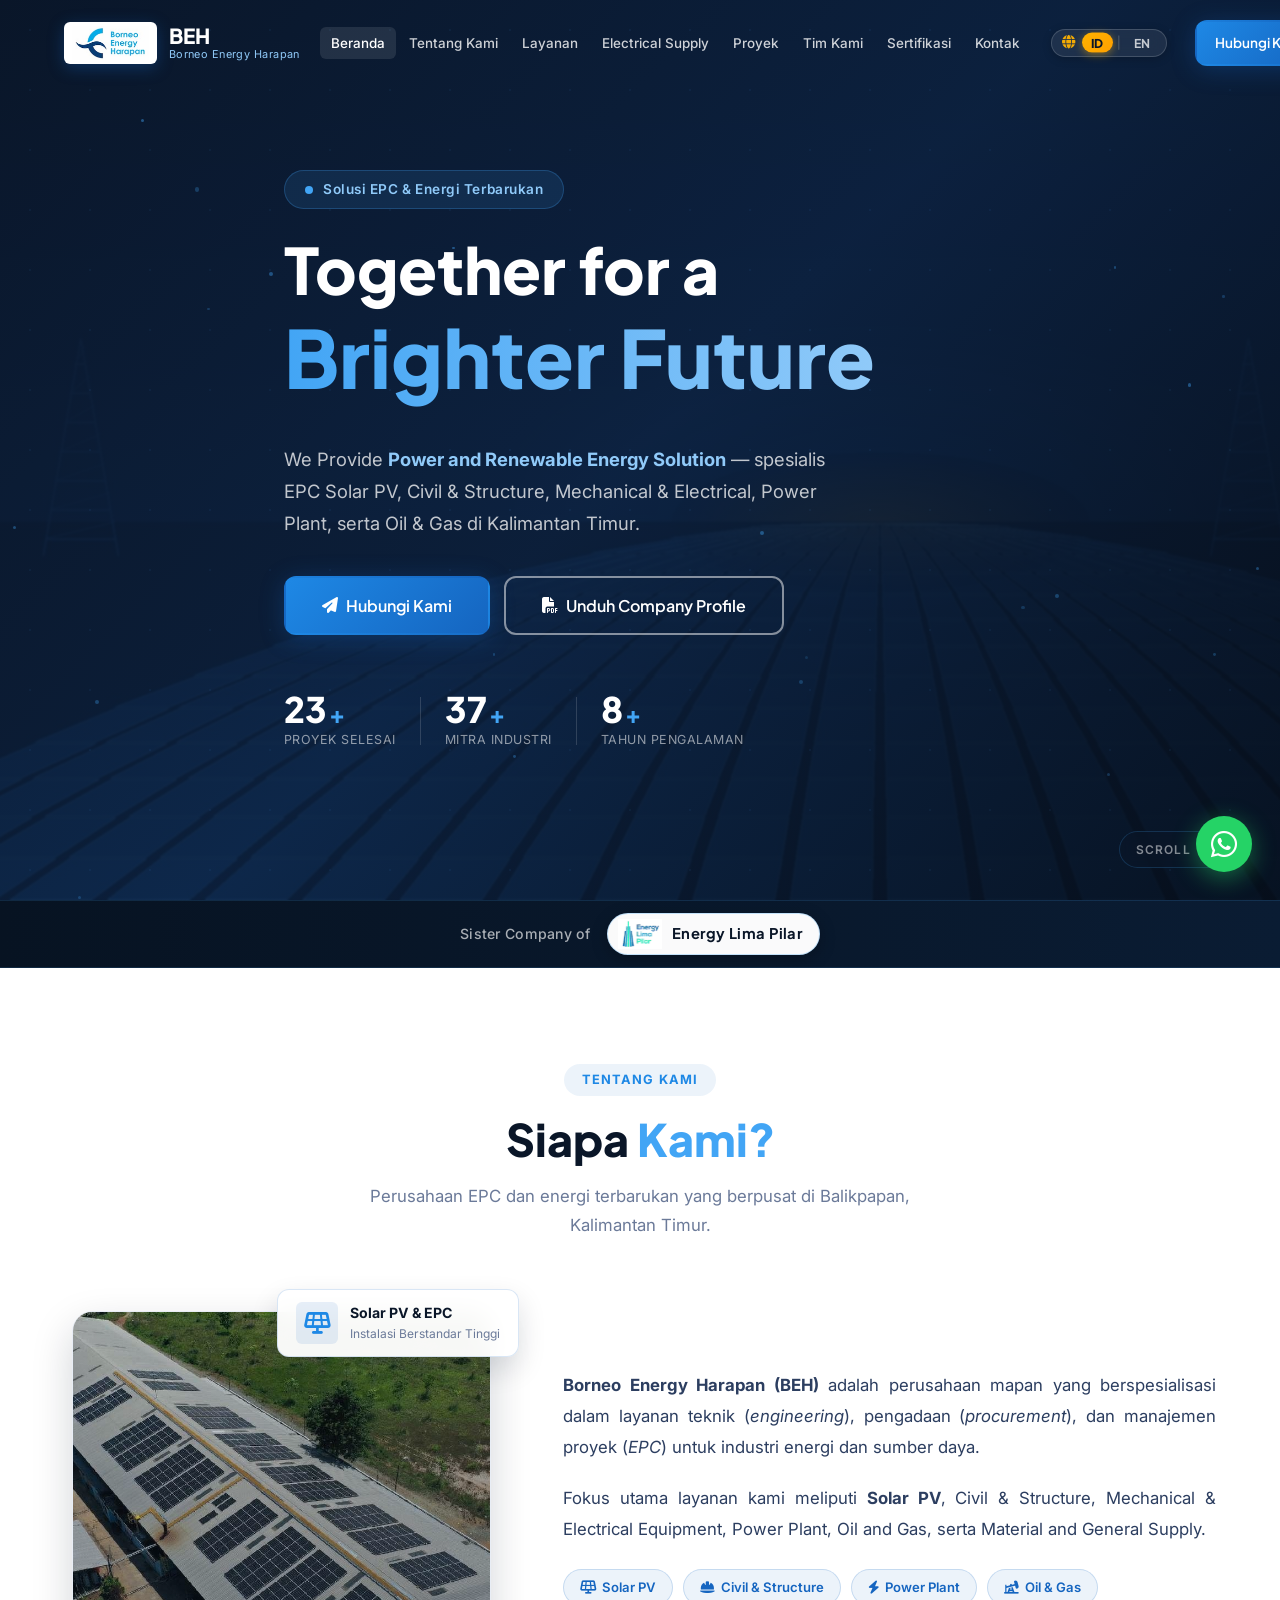
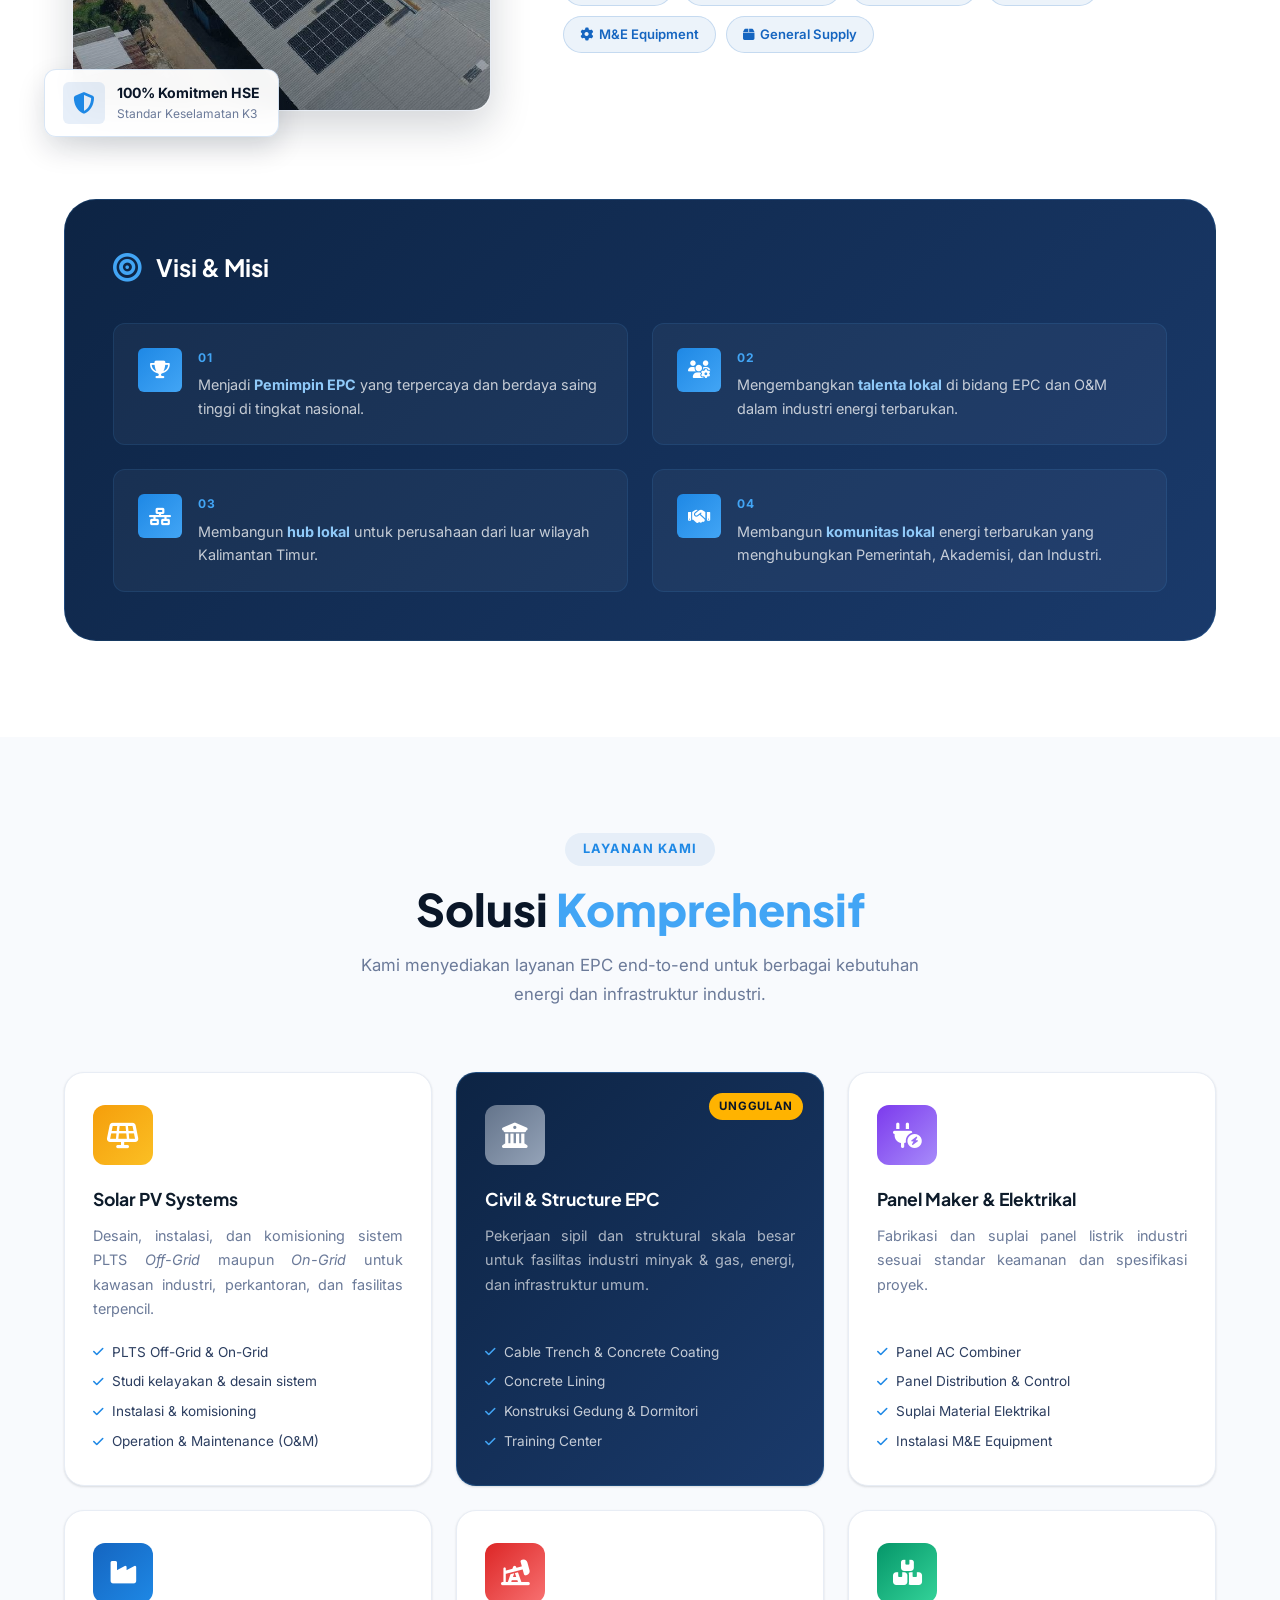
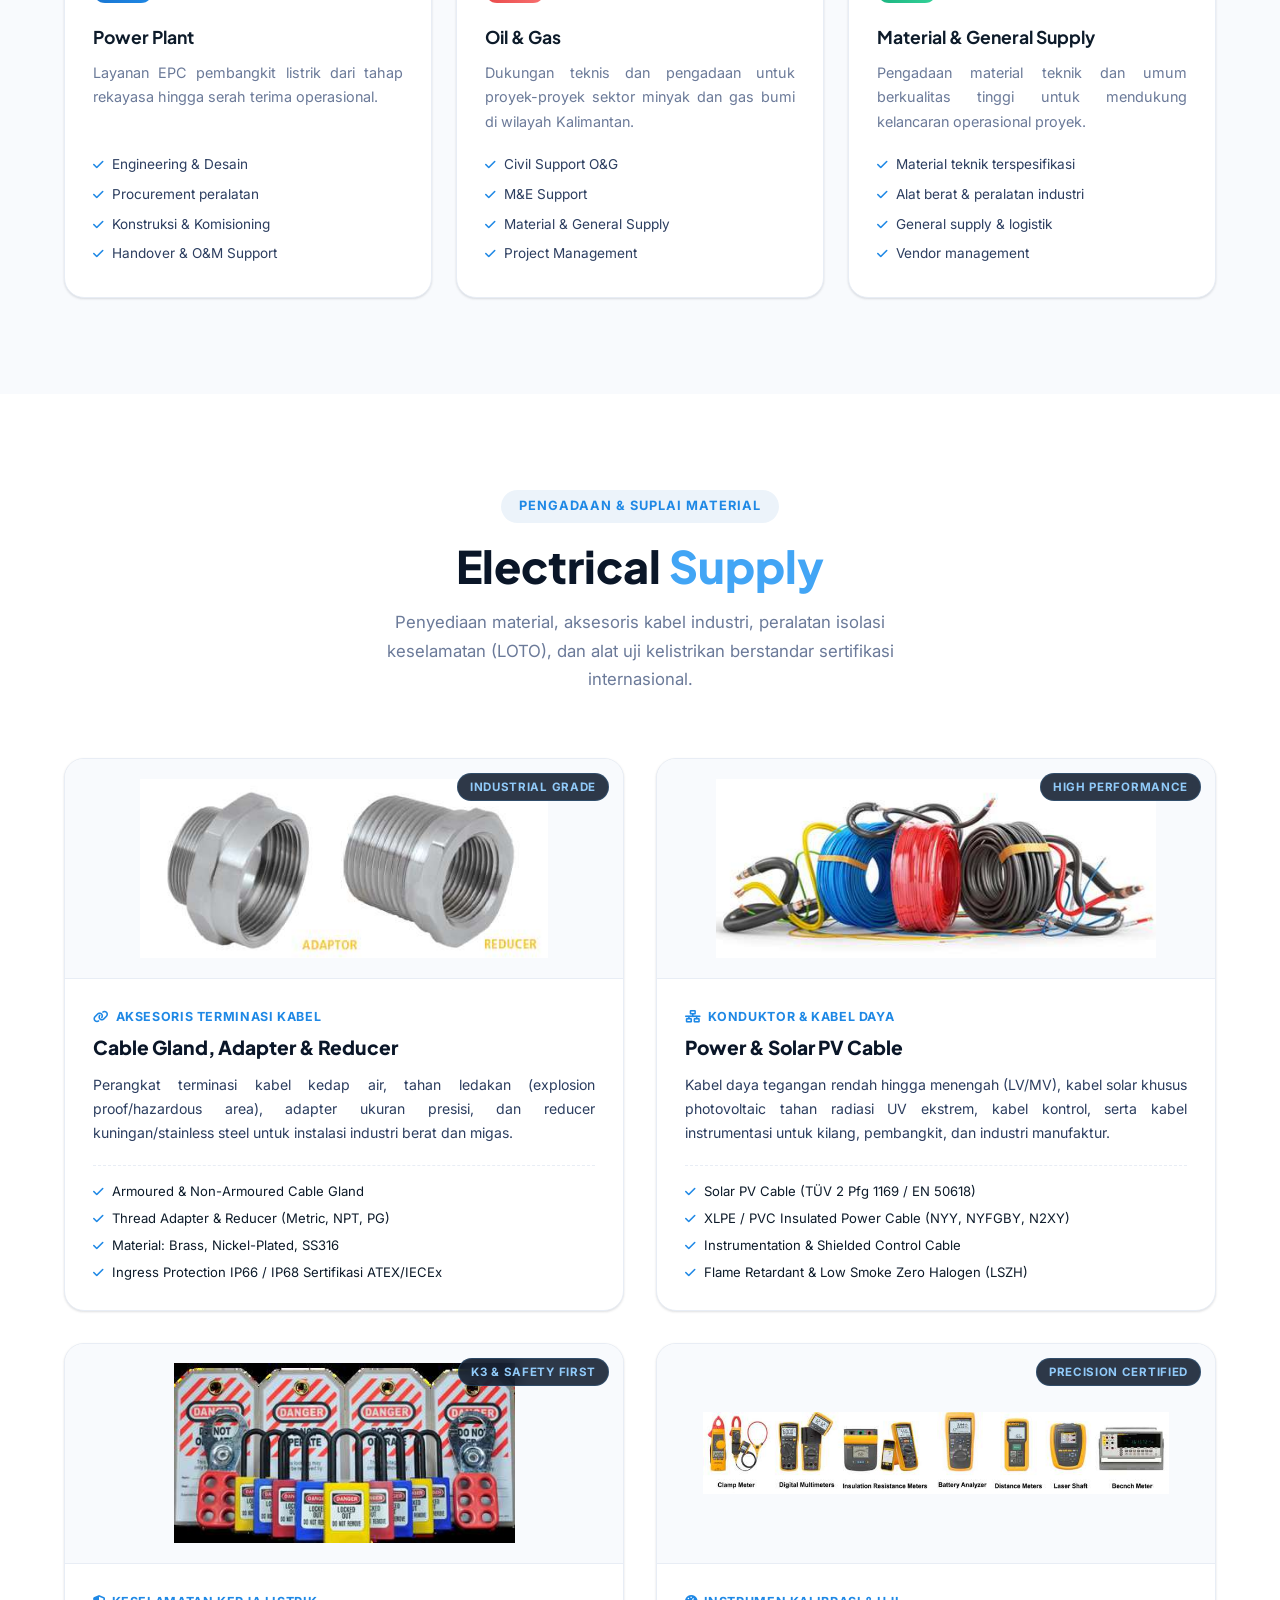
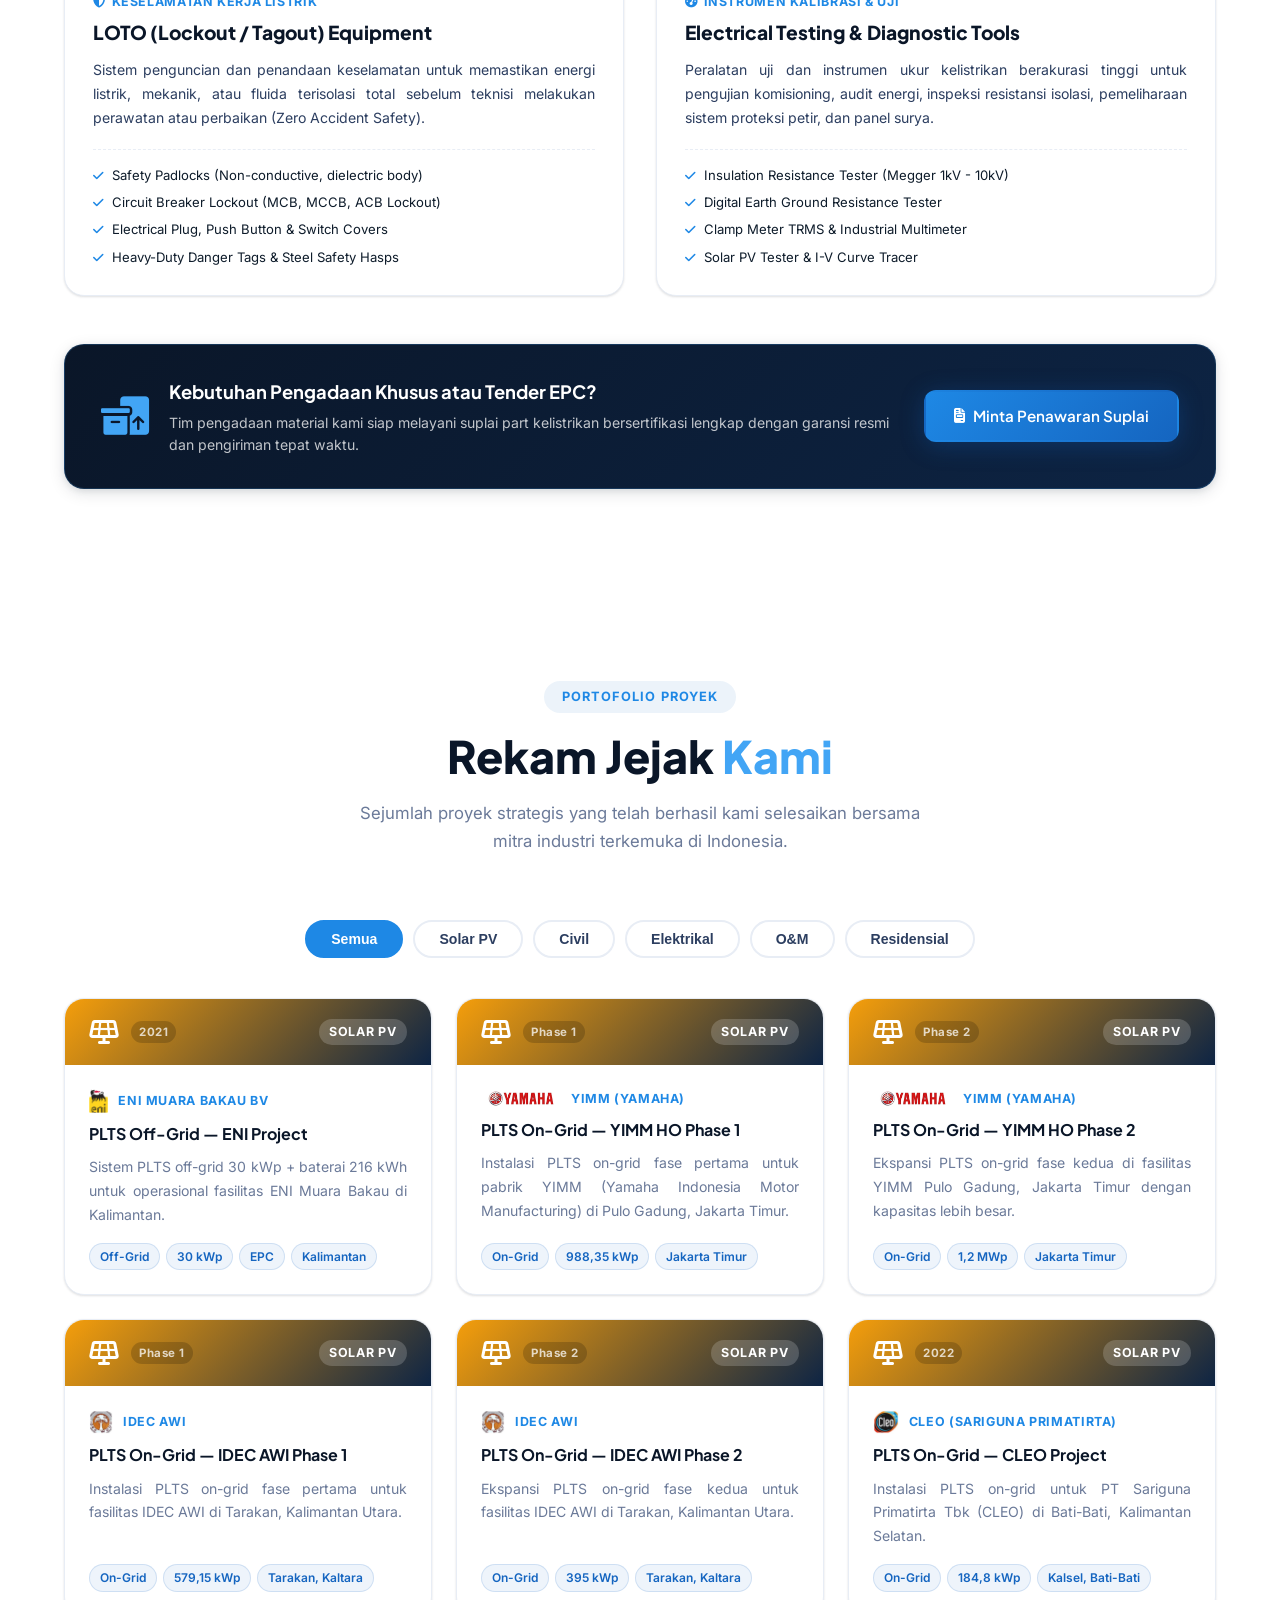
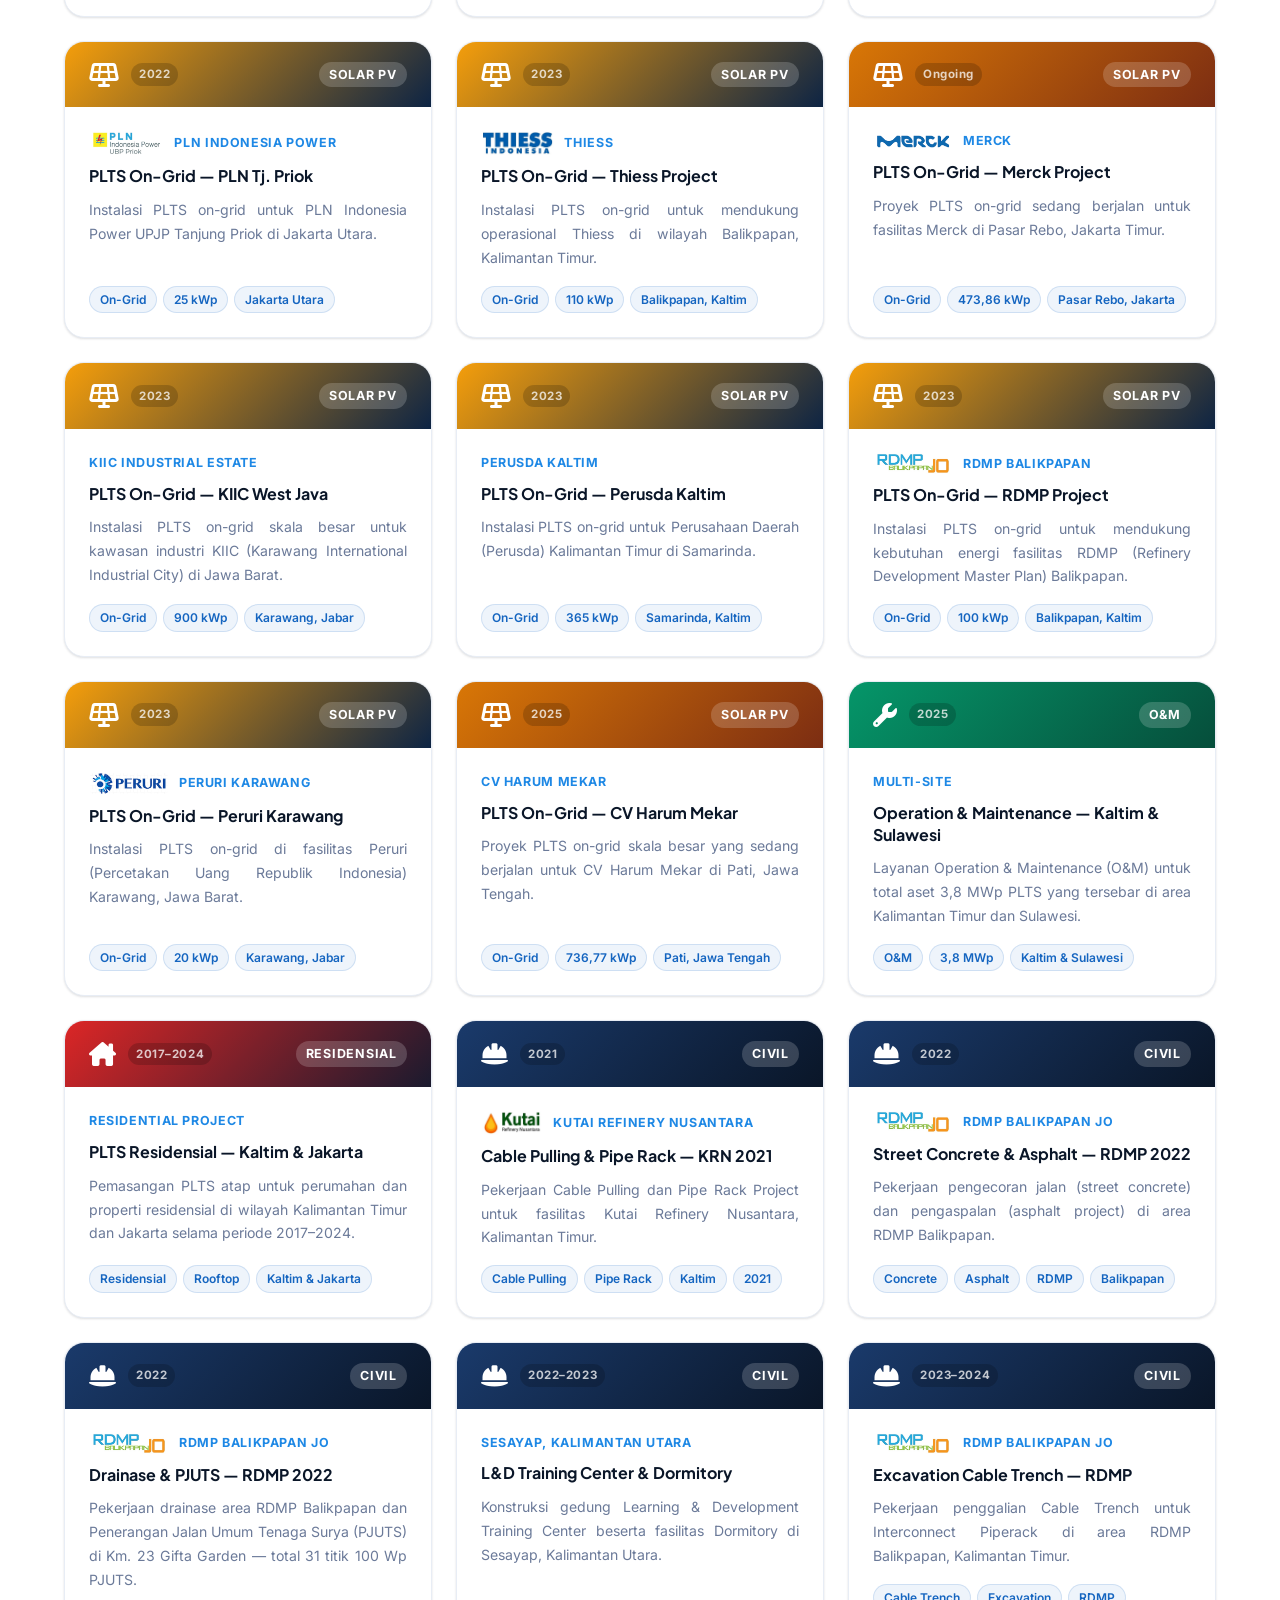
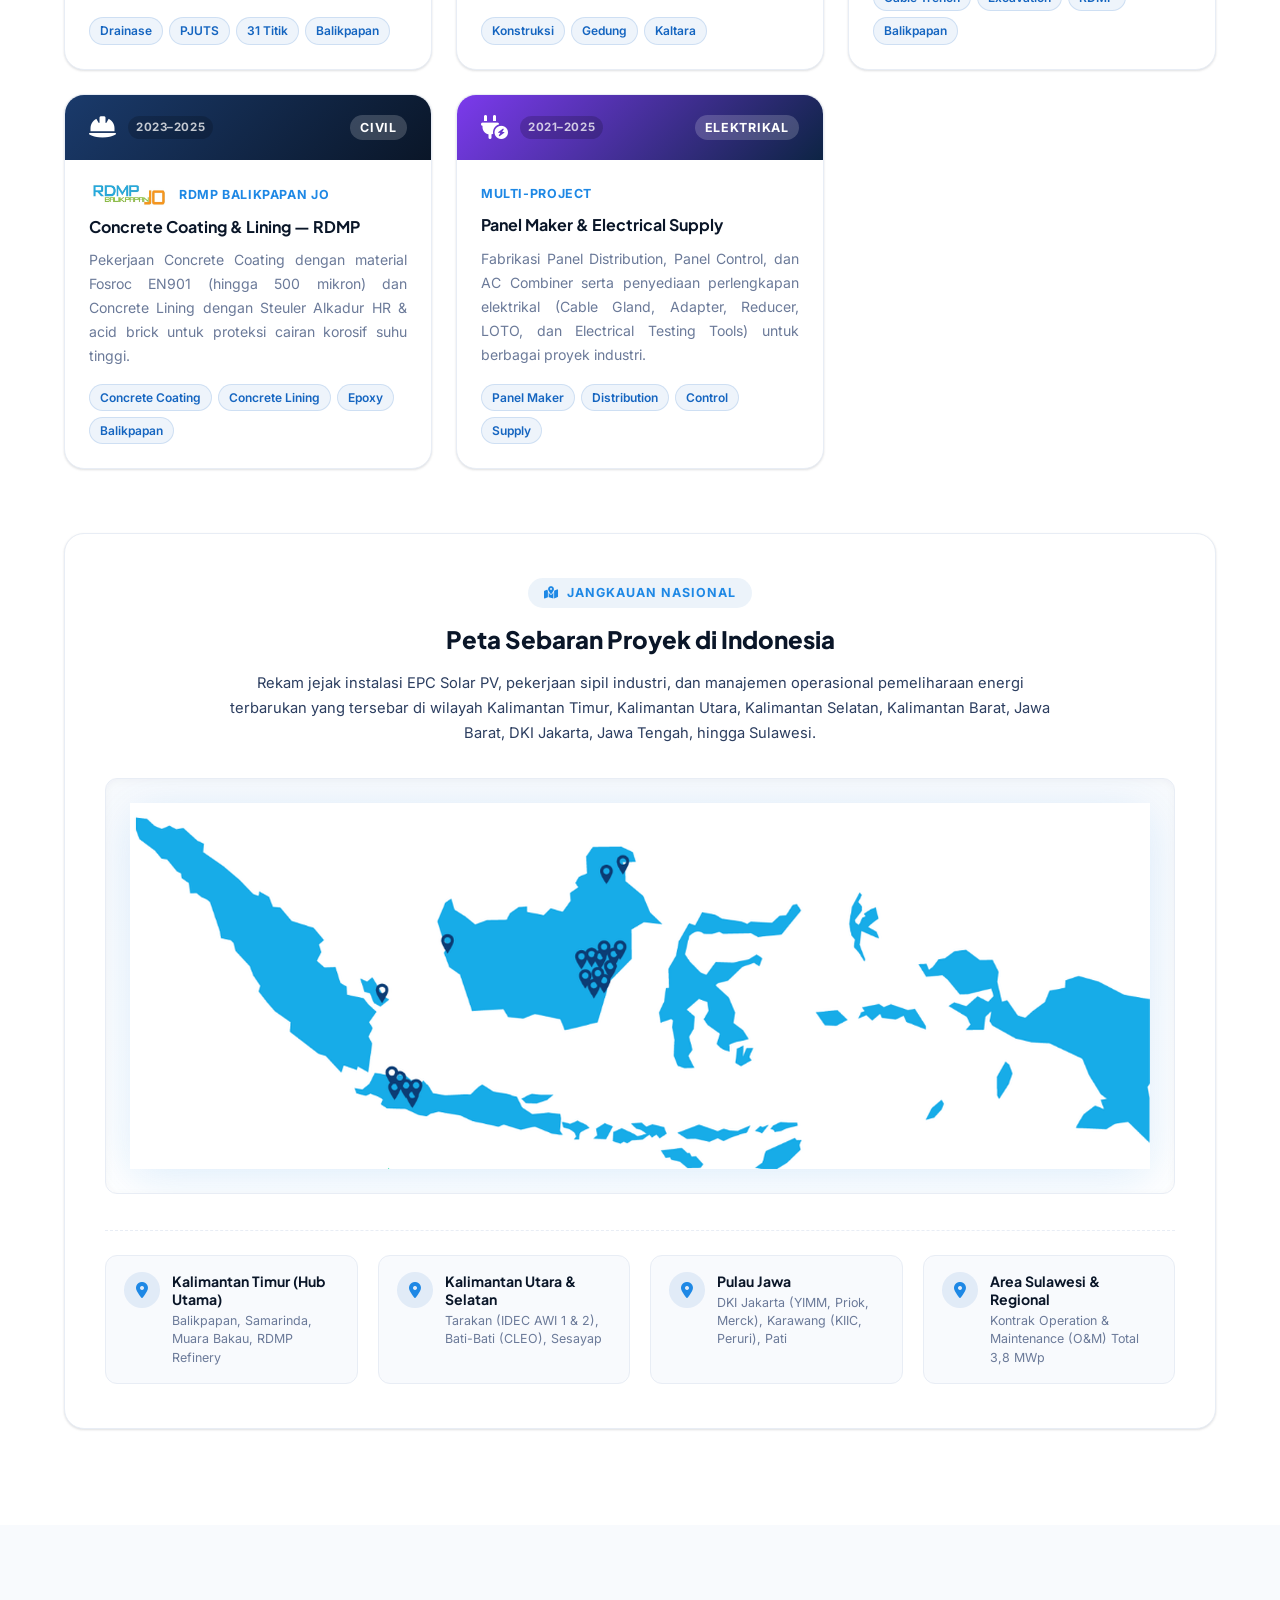
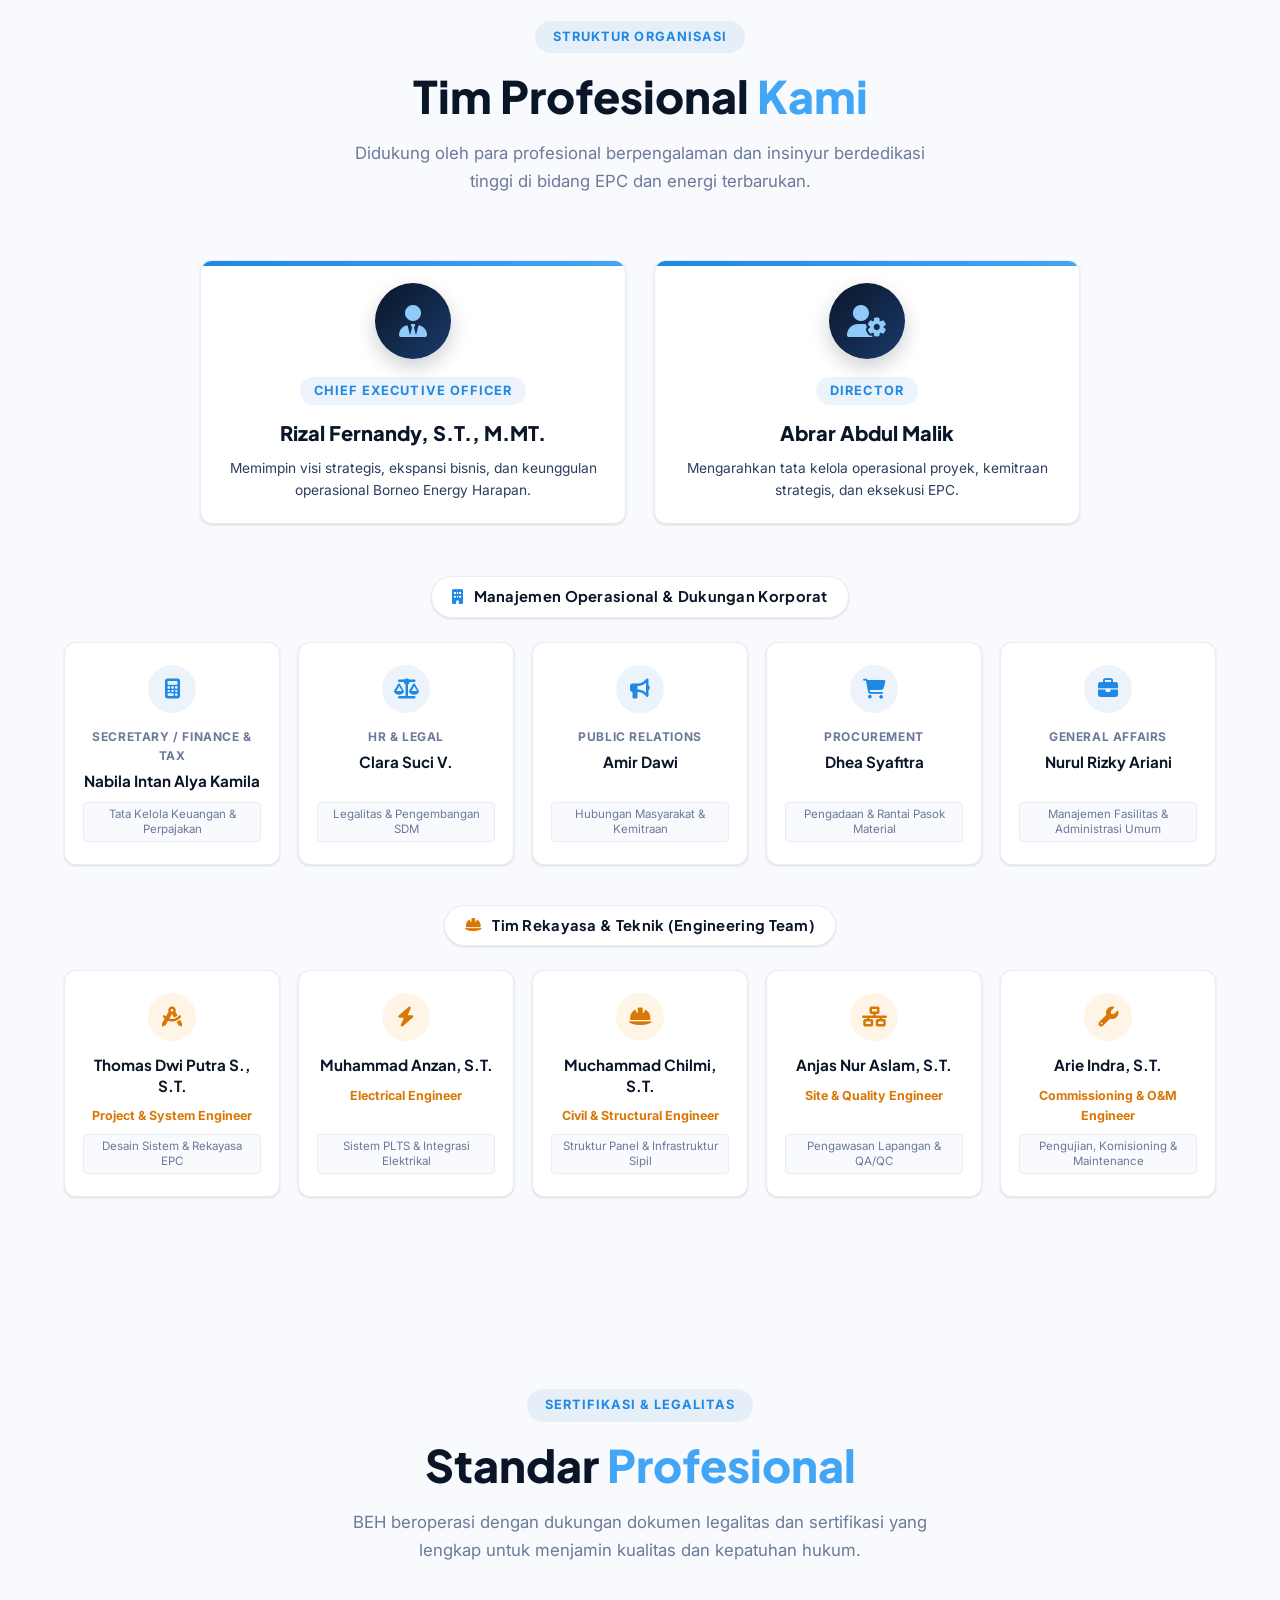
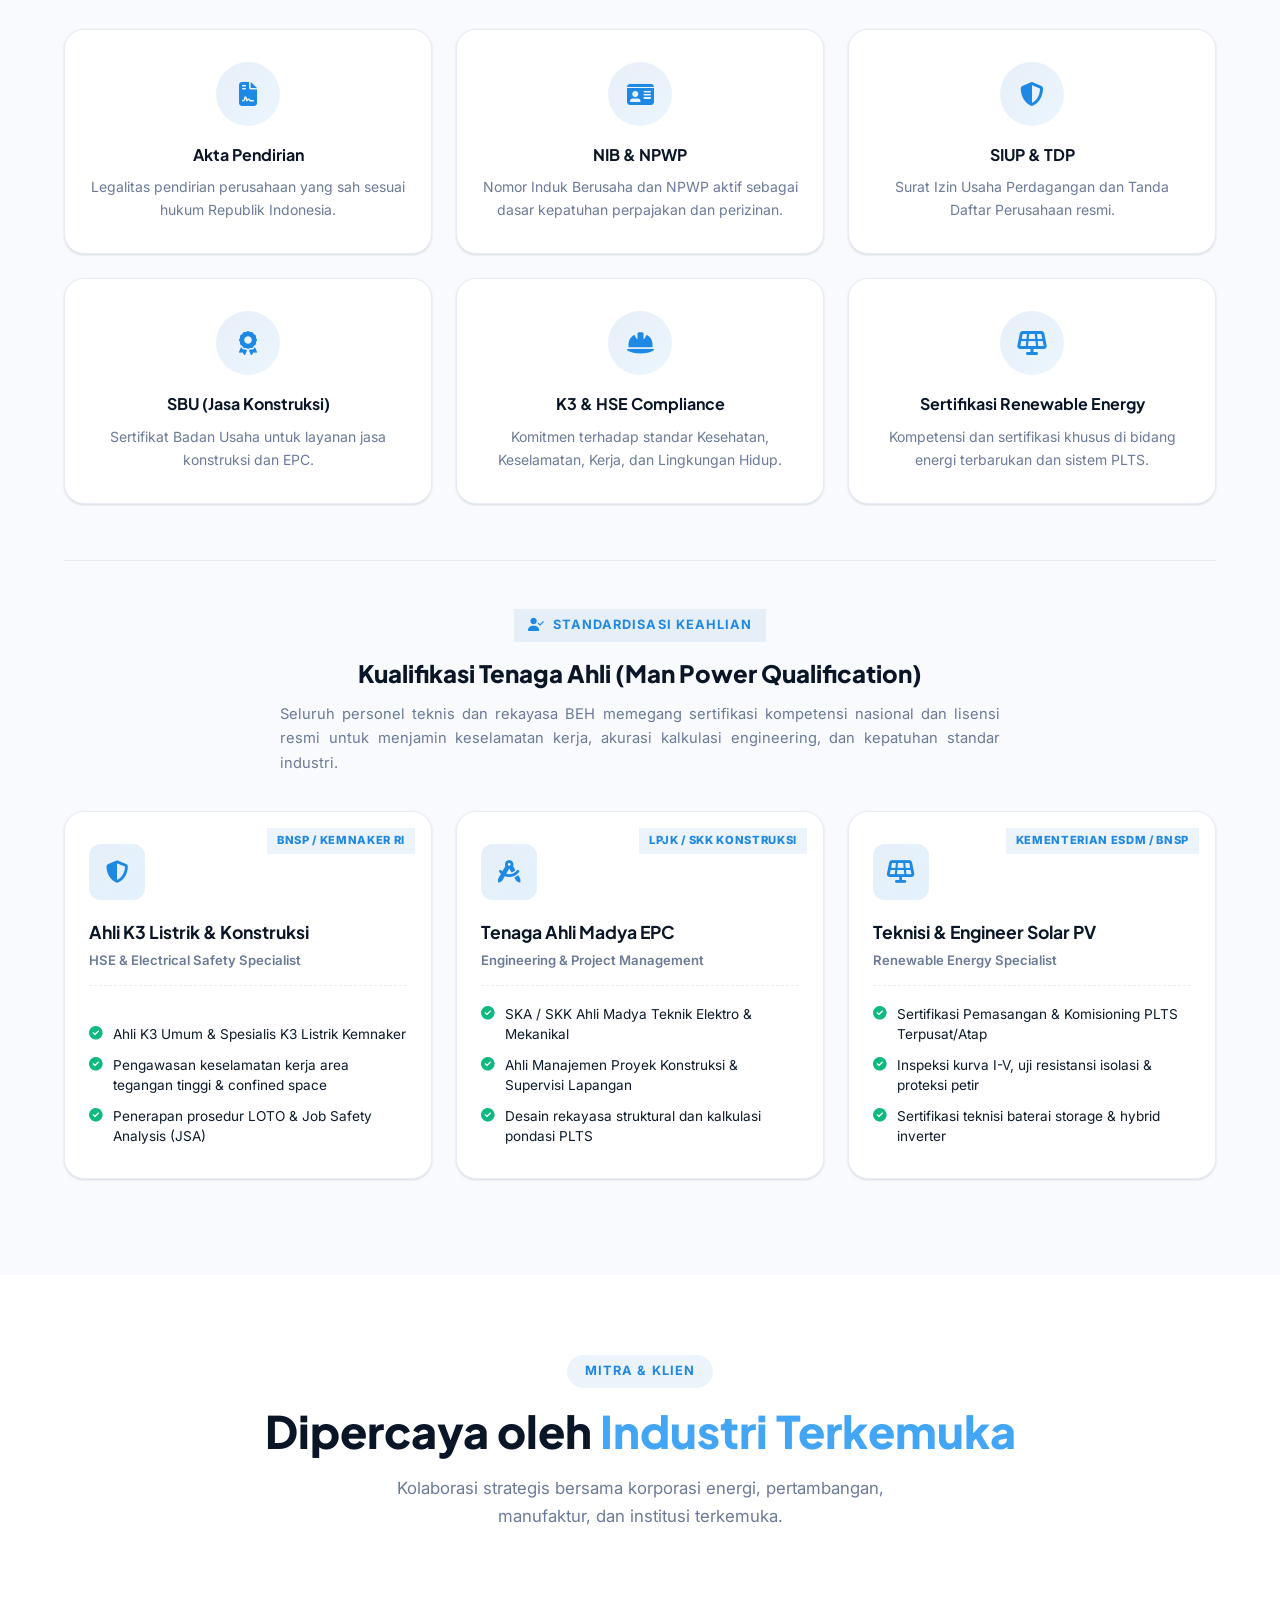
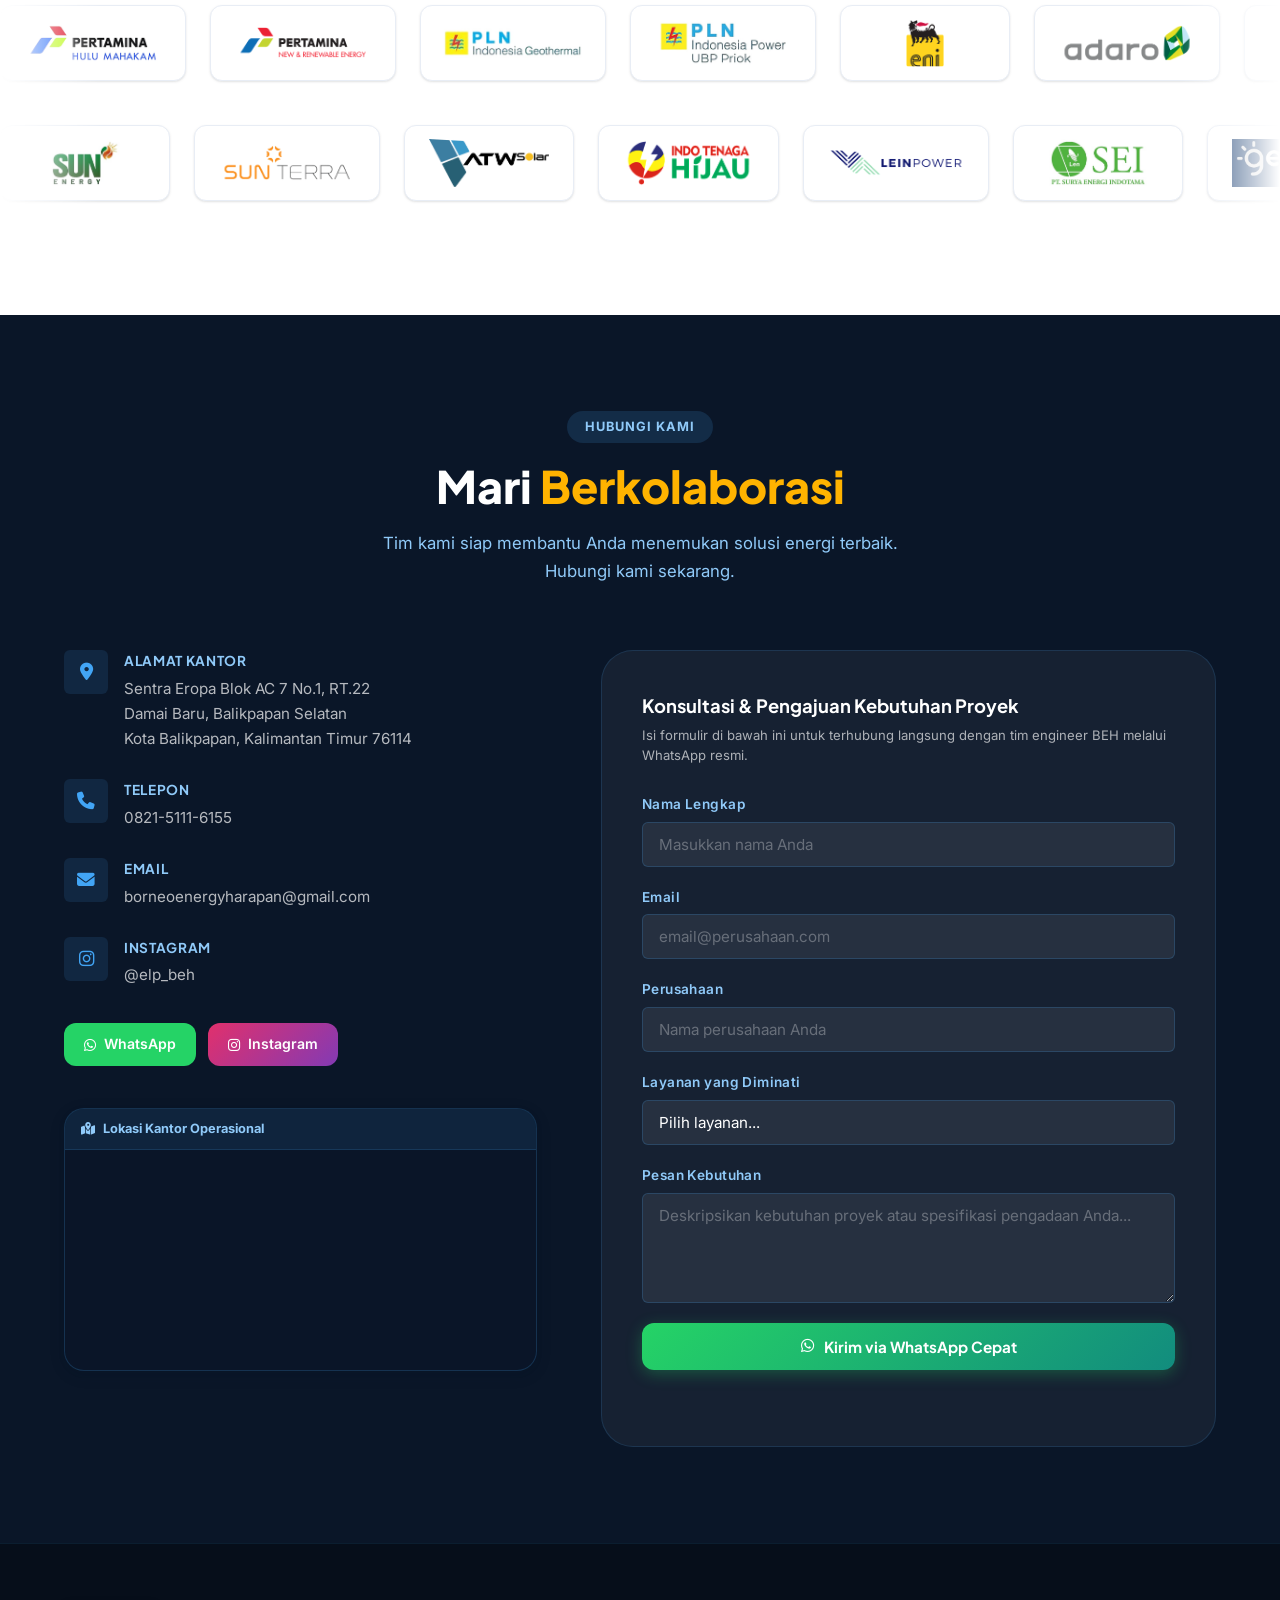
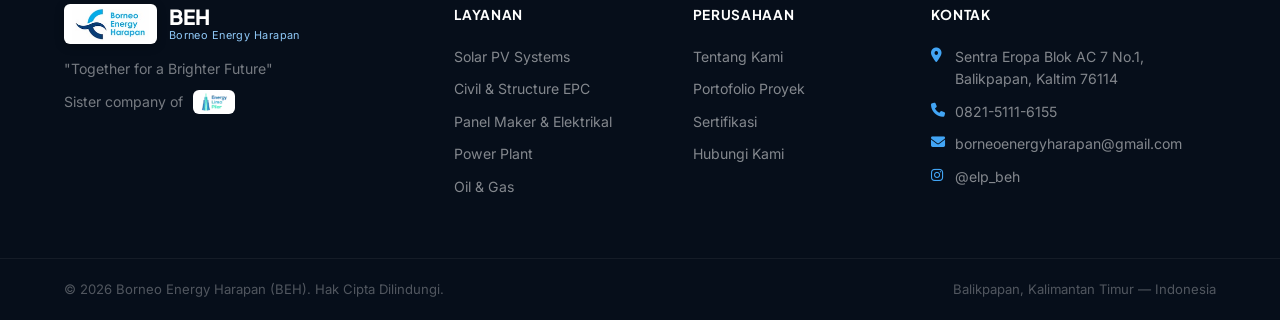
==== commit e69a08f7: "perbaikan minor dan penambahan bahasa english" ====
--- a/index.html
+++ b/index.html
@@ -32,18 +32,26 @@
 
       <nav class="navbar__nav" id="navMenu" aria-label="Navigasi Utama">
         <ul class="navbar__list">
-          <li><a href="#hero"     class="navbar__link active">Beranda</a></li>
-          <li><a href="#about"    class="navbar__link">Tentang Kami</a></li>
-          <li><a href="#services" class="navbar__link">Layanan</a></li>
-          <li><a href="#supply"   class="navbar__link">Electrical Supply</a></li>
-          <li><a href="#projects" class="navbar__link">Proyek</a></li>
-          <li><a href="#team"     class="navbar__link">Tim Kami</a></li>
-          <li><a href="#cert"     class="navbar__link">Sertifikasi</a></li>
-          <li><a href="#contact"  class="navbar__link">Kontak</a></li>
+          <li><a href="#hero"     class="navbar__link active" data-i18n="nav.home">Beranda</a></li>
+          <li><a href="#about"    class="navbar__link" data-i18n="nav.about">Tentang Kami</a></li>
+          <li><a href="#services" class="navbar__link" data-i18n="nav.services">Layanan</a></li>
+          <li><a href="#supply"   class="navbar__link" data-i18n="nav.supply">Electrical Supply</a></li>
+          <li><a href="#projects" class="navbar__link" data-i18n="nav.projects">Proyek</a></li>
+          <li><a href="#team"     class="navbar__link" data-i18n="nav.team">Tim Kami</a></li>
+          <li><a href="#cert"     class="navbar__link" data-i18n="nav.cert">Sertifikasi</a></li>
+          <li><a href="#contact"  class="navbar__link" data-i18n="nav.contact">Kontak</a></li>
         </ul>
       </nav>
 
-      <a href="#contact" class="btn btn--primary navbar__cta">Hubungi Kami</a>
+            <!-- Bilingual Switcher (ID | EN) -->
+      <div class="lang-switch" role="group" aria-label="Language Selector">
+        <span class="lang-switch__icon"><i class="fa-solid fa-globe"></i></span>
+        <button type="button" class="lang-btn active" data-lang="id" aria-pressed="true">ID</button>
+        <span class="lang-switch__divider">|</span>
+        <button type="button" class="lang-btn" data-lang="en" aria-pressed="false">EN</button>
+      </div>
+
+      <a href="#contact" class="btn btn--primary navbar__cta" data-i18n="nav.cta">Hubungi Kami</a>
 
       <button class="navbar__burger" id="burgerBtn" aria-label="Buka Menu Navigasi" aria-expanded="false">
         <span></span><span></span><span></span>
@@ -61,38 +69,44 @@
     <div class="container hero__content">
       <div class="hero__badge">
         <span class="pulse-dot"></span>
-        EPC &amp; Renewable Energy Solutions
+        <span data-i18n="hero.badge">Solusi EPC & Energi Terbarukan</span>
       </div>
       <h1 class="hero__title">
         <span class="hero__title--main">Together for a</span>
         <span class="hero__title--accent">Brighter Future</span>
       </h1>
-      <p class="hero__subtitle">
+      <p class="hero__subtitle" data-i18n="hero.desc">
         We Provide <strong>Power and Renewable Energy Solution</strong> — spesialis EPC Solar PV,
-        Civil &amp; Structure, Mechanical &amp; Electrical, Power Plant, serta Oil &amp; Gas di Kalimantan Timur.
+        Civil & Structure, Mechanical & Electrical, Power Plant, serta Oil & Gas di Kalimantan Timur.
       </p>
       <div class="hero__actions">
         <a href="#contact" class="btn btn--primary btn--lg">
-          <i class="fa-solid fa-paper-plane"></i> Hubungi Kami
+          <i class="fa-solid fa-paper-plane"></i> <span data-i18n="hero.btn_contact">Hubungi Kami</span>
         </a>
         <a href="assets/docs/Compro-BEH-2025.pdf" target="_blank" rel="noopener" class="btn btn--outline btn--lg">
-          <i class="fa-solid fa-file-pdf"></i> Unduh Company Profile
+          <i class="fa-solid fa-file-pdf"></i> <span data-i18n="hero.btn_compro">Unduh Company Profile</span>
         </a>
       </div>
       <div class="hero__stats">
         <div class="stat-item">
-          <span class="stat-item__number" data-target="23">0</span><span class="stat-item__suffix">+</span>
-          <span class="stat-item__label">Proyek Selesai</span>
+          <div class="stat-item__value">
+            <span class="stat-item__number" data-target="23">0</span><span class="stat-item__suffix">+</span>
+          </div>
+          <span class="stat-item__label" data-i18n="hero.stat_projects">Proyek Selesai</span>
         </div>
         <div class="stat-divider"></div>
         <div class="stat-item">
-          <span class="stat-item__number" data-target="37">0</span><span class="stat-item__suffix">+</span>
-          <span class="stat-item__label">Mitra Industri</span>
+          <div class="stat-item__value">
+            <span class="stat-item__number" data-target="37">0</span><span class="stat-item__suffix">+</span>
+          </div>
+          <span class="stat-item__label" data-i18n="hero.stat_partners">Mitra Industri</span>
         </div>
         <div class="stat-divider"></div>
         <div class="stat-item">
-          <span class="stat-item__number" data-target="8">0</span><span class="stat-item__suffix">+</span>
-          <span class="stat-item__label">Tahun Pengalaman</span>
+          <div class="stat-item__value">
+            <span class="stat-item__number" data-target="8">0</span><span class="stat-item__suffix">+</span>
+          </div>
+          <span class="stat-item__label" data-i18n="hero.stat_experience">Tahun Pengalaman</span>
         </div>
       </div>
     </div>
@@ -106,7 +120,7 @@
   <!-- Sister Company Banner -->
   <div class="sister-banner">
     <div class="container sister-banner__inner">
-      <span class="sister-banner__label">Sister Company of</span>
+      <span class="sister-banner__label" data-i18n="hero.sister_label">Sister Company of</span>
       <div class="sister-banner__brand" title="Energy Lima Pilar (ELP)">
         <img src="assets/images/logo-energy-lima-pilar.png" alt="Logo Energy Lima Pilar" class="sister-banner__logo" />
         <span class="sister-banner__text">Energy Lima Pilar</span>
@@ -120,9 +134,9 @@
   <section class="about section" id="about">
     <div class="container">
       <div class="section-header">
-        <span class="section-tag">Tentang Kami</span>
-        <h2 class="section-title">Siapa <span class="text-accent">Kami?</span></h2>
-        <p class="section-desc">
+        <span class="section-tag" data-i18n="about.tag">Tentang Kami</span>
+        <h2 class="section-title" data-i18n="about.title">Siapa <span class="text-accent">Kami?</span></h2>
+        <p class="section-desc" data-i18n="about.desc">
           Perusahaan EPC dan energi terbarukan yang berpusat di Balikpapan, Kalimantan Timur.
         </p>
       </div>
@@ -136,36 +150,36 @@
           <div class="about__badge about__badge--top">
             <i class="fa-solid fa-solar-panel"></i>
             <div>
-              <strong>Solar PV &amp; EPC</strong>
-              <span>Instalasi Berstandar Tinggi</span>
+              <strong data-i18n="about.badge_top_strong">Solar PV & EPC</strong>
+              <span data-i18n="about.badge_top_span">Instalasi Berstandar Tinggi</span>
             </div>
           </div>
           <div class="about__badge about__badge--bottom">
             <i class="fa-solid fa-shield-halved"></i>
             <div>
-              <strong>100% Komitmen HSE</strong>
-              <span>Standar Keselamatan K3</span>
+              <strong data-i18n="about.badge_bot_strong">100% Komitmen HSE</strong>
+              <span data-i18n="about.badge_bot_span">Standar Keselamatan K3</span>
             </div>
           </div>
         </div>
 
         <div class="about__content">
-          <p class="about__text">
+          <p class="about__text" data-i18n="about.p1">
             <strong>Borneo Energy Harapan (BEH)</strong> adalah perusahaan mapan yang berspesialisasi dalam layanan teknik
             (<em>engineering</em>), pengadaan (<em>procurement</em>), dan manajemen proyek (<em>EPC</em>) untuk industri
             energi dan sumber daya.
           </p>
-          <p class="about__text">
-            Fokus utama layanan kami meliputi <strong>Solar PV</strong>, Civil &amp; Structure,
-            Mechanical &amp; Electrical Equipment, Power Plant, Oil and Gas, serta Material and General Supply.
+          <p class="about__text" data-i18n="about.p2">
+            Fokus utama layanan kami meliputi <strong>Solar PV</strong>, Civil & Structure,
+            Mechanical & Electrical Equipment, Power Plant, Oil and Gas, serta Material and General Supply.
           </p>
 
           <div class="about__tags">
             <span class="tag"><i class="fa-solid fa-solar-panel"></i> Solar PV</span>
-            <span class="tag"><i class="fa-solid fa-hard-hat"></i> Civil &amp; Structure</span>
+            <span class="tag"><i class="fa-solid fa-hard-hat"></i> Civil & Structure</span>
             <span class="tag"><i class="fa-solid fa-bolt"></i> Power Plant</span>
-            <span class="tag"><i class="fa-solid fa-oil-well"></i> Oil &amp; Gas</span>
-            <span class="tag"><i class="fa-solid fa-gear"></i> M&amp;E Equipment</span>
+            <span class="tag"><i class="fa-solid fa-oil-well"></i> Oil & Gas</span>
+            <span class="tag"><i class="fa-solid fa-gear"></i> M&E Equipment</span>
             <span class="tag"><i class="fa-solid fa-box"></i> General Supply</span>
           </div>
         </div>
@@ -175,35 +189,35 @@
       <div class="vision-mission">
         <div class="vision-mission__header">
           <i class="fa-solid fa-bullseye"></i>
-          <h3>Visi &amp; Misi</h3>
+          <h3 data-i18n="vm.title">Visi & Misi</h3>
         </div>
         <div class="vision-mission__grid">
           <div class="vm-card">
             <div class="vm-card__icon"><i class="fa-solid fa-trophy"></i></div>
             <div class="vm-card__content">
               <span class="vm-card__num">01</span>
-              <p>Menjadi <strong>Pemimpin EPC</strong> yang terpercaya dan berdaya saing tinggi di tingkat nasional.</p>
+              <p data-i18n="vm.card1">Menjadi <strong>Pemimpin EPC</strong> yang terpercaya dan berdaya saing tinggi di tingkat nasional.</p>
             </div>
           </div>
           <div class="vm-card">
             <div class="vm-card__icon"><i class="fa-solid fa-users-gear"></i></div>
             <div class="vm-card__content">
               <span class="vm-card__num">02</span>
-              <p>Mengembangkan <strong>talenta lokal</strong> di bidang EPC dan O&amp;M dalam industri energi terbarukan.</p>
+              <p data-i18n="vm.card2">Mengembangkan <strong>talenta lokal</strong> di bidang EPC dan O&M dalam industri energi terbarukan.</p>
             </div>
           </div>
           <div class="vm-card">
             <div class="vm-card__icon"><i class="fa-solid fa-network-wired"></i></div>
             <div class="vm-card__content">
               <span class="vm-card__num">03</span>
-              <p>Membangun <strong>hub lokal</strong> untuk perusahaan dari luar wilayah Kalimantan Timur.</p>
+              <p data-i18n="vm.card3">Membangun <strong>hub lokal</strong> untuk perusahaan dari luar wilayah Kalimantan Timur.</p>
             </div>
           </div>
           <div class="vm-card">
             <div class="vm-card__icon"><i class="fa-solid fa-handshake"></i></div>
             <div class="vm-card__content">
               <span class="vm-card__num">04</span>
-              <p>Membangun <strong>komunitas lokal</strong> energi terbarukan yang menghubungkan Pemerintah, Akademisi, dan Industri.</p>
+              <p data-i18n="vm.card4">Membangun <strong>komunitas lokal</strong> energi terbarukan yang menghubungkan Pemerintah, Akademisi, dan Industri.</p>
             </div>
           </div>
         </div>
@@ -217,9 +231,9 @@
   <section class="services section section--alt" id="services">
     <div class="container">
       <div class="section-header">
-        <span class="section-tag">Layanan Kami</span>
-        <h2 class="section-title">Solusi <span class="text-accent">Komprehensif</span></h2>
-        <p class="section-desc">
+        <span class="section-tag" data-i18n="services.tag">Layanan Kami</span>
+        <h2 class="section-title" data-i18n="services.title">Solusi <span class="text-accent">Komprehensif</span></h2>
+        <p class="section-desc" data-i18n="services.desc">
           Kami menyediakan layanan EPC end-to-end untuk berbagai kebutuhan energi dan infrastruktur industri.
         </p>
       </div>
@@ -230,34 +244,34 @@
           <div class="service-card__icon-wrap service-card__icon-wrap--solar">
             <i class="fa-solid fa-solar-panel"></i>
           </div>
-          <h3 class="service-card__title">Solar PV Systems</h3>
-          <p class="service-card__desc">
+          <h3 class="service-card__title" data-i18n="services.s1_title">Solar PV Systems</h3>
+          <p class="service-card__desc" data-i18n="services.s1_desc">
             Desain, instalasi, dan komisioning sistem PLTS <em>Off-Grid</em> maupun <em>On-Grid</em>
             untuk kawasan industri, perkantoran, dan fasilitas terpencil.
           </p>
           <ul class="service-card__list">
-            <li><i class="fa-solid fa-check"></i> PLTS Off-Grid &amp; On-Grid</li>
-            <li><i class="fa-solid fa-check"></i> Studi kelayakan &amp; desain sistem</li>
-            <li><i class="fa-solid fa-check"></i> Instalasi &amp; komisioning</li>
-            <li><i class="fa-solid fa-check"></i> Operation &amp; Maintenance (O&amp;M)</li>
+            <li><i class="fa-solid fa-check"></i> <span data-i18n="services.s1_li1">PLTS Off-Grid & On-Grid</span></li>
+            <li><i class="fa-solid fa-check"></i> <span data-i18n="services.s1_li2">Studi kelayakan & desain sistem</span></li>
+            <li><i class="fa-solid fa-check"></i> <span data-i18n="services.s1_li3">Instalasi & komisioning</span></li>
+            <li><i class="fa-solid fa-check"></i> <span data-i18n="services.s1_li4">Operation & Maintenance (O&M)</span></li>
           </ul>
         </div>
 
         <div class="service-card service-card--featured">
-          <div class="service-card__badge">Unggulan</div>
+          <div class="service-card__badge" data-i18n="services.badge_featured">Unggulan</div>
           <div class="service-card__icon-wrap service-card__icon-wrap--civil">
             <i class="fa-solid fa-building-columns"></i>
           </div>
-          <h3 class="service-card__title">Civil &amp; Structure EPC</h3>
-          <p class="service-card__desc">
-            Pekerjaan sipil dan struktural skala besar untuk fasilitas industri minyak &amp; gas,
+          <h3 class="service-card__title" data-i18n="services.s2_title">Civil & Structure EPC</h3>
+          <p class="service-card__desc" data-i18n="services.s2_desc">
+            Pekerjaan sipil dan struktural skala besar untuk fasilitas industri minyak & gas,
             energi, dan infrastruktur umum.
           </p>
           <ul class="service-card__list">
-            <li><i class="fa-solid fa-check"></i> Cable Trench &amp; Concrete Coating</li>
-            <li><i class="fa-solid fa-check"></i> Concrete Lining</li>
-            <li><i class="fa-solid fa-check"></i> Konstruksi Gedung &amp; Dormitori</li>
-            <li><i class="fa-solid fa-check"></i> Training Center</li>
+            <li><i class="fa-solid fa-check"></i> <span data-i18n="services.s2_li1">Cable Trench & Concrete Coating</span></li>
+            <li><i class="fa-solid fa-check"></i> <span data-i18n="services.s2_li2">Concrete Lining</span></li>
+            <li><i class="fa-solid fa-check"></i> <span data-i18n="services.s2_li3">Konstruksi Gedung & Dormitori</span></li>
+            <li><i class="fa-solid fa-check"></i> <span data-i18n="services.s2_li4">Training Center</span></li>
           </ul>
         </div>
 
@@ -265,15 +279,15 @@
           <div class="service-card__icon-wrap service-card__icon-wrap--panel">
             <i class="fa-solid fa-plug-circle-bolt"></i>
           </div>
-          <h3 class="service-card__title">Panel Maker &amp; Elektrikal</h3>
-          <p class="service-card__desc">
+          <h3 class="service-card__title" data-i18n="services.s3_title">Panel Maker & Elektrikal</h3>
+          <p class="service-card__desc" data-i18n="services.s3_desc">
             Fabrikasi dan suplai panel listrik industri sesuai standar keamanan dan spesifikasi proyek.
           </p>
           <ul class="service-card__list">
-            <li><i class="fa-solid fa-check"></i> Panel AC Combiner</li>
-            <li><i class="fa-solid fa-check"></i> Panel Distribution &amp; Control</li>
-            <li><i class="fa-solid fa-check"></i> Suplai Material Elektrikal</li>
-            <li><i class="fa-solid fa-check"></i> Instalasi M&amp;E Equipment</li>
+            <li><i class="fa-solid fa-check"></i> <span data-i18n="services.s3_li1">Panel AC Combiner</span></li>
+            <li><i class="fa-solid fa-check"></i> <span data-i18n="services.s3_li2">Panel Distribution & Control</span></li>
+            <li><i class="fa-solid fa-check"></i> <span data-i18n="services.s3_li3">Suplai Material Elektrikal</span></li>
+            <li><i class="fa-solid fa-check"></i> <span data-i18n="services.s3_li4">Instalasi M&E Equipment</span></li>
           </ul>
         </div>
 
@@ -281,15 +295,15 @@
           <div class="service-card__icon-wrap service-card__icon-wrap--power">
             <i class="fa-solid fa-industry"></i>
           </div>
-          <h3 class="service-card__title">Power Plant</h3>
-          <p class="service-card__desc">
+          <h3 class="service-card__title" data-i18n="services.s4_title">Power Plant</h3>
+          <p class="service-card__desc" data-i18n="services.s4_desc">
             Layanan EPC pembangkit listrik dari tahap rekayasa hingga serah terima operasional.
           </p>
           <ul class="service-card__list">
-            <li><i class="fa-solid fa-check"></i> Engineering &amp; Desain</li>
-            <li><i class="fa-solid fa-check"></i> Procurement peralatan</li>
-            <li><i class="fa-solid fa-check"></i> Konstruksi &amp; Komisioning</li>
-            <li><i class="fa-solid fa-check"></i> Handover &amp; O&amp;M Support</li>
+            <li><i class="fa-solid fa-check"></i> <span data-i18n="services.s4_li1">Engineering & Desain</span></li>
+            <li><i class="fa-solid fa-check"></i> <span data-i18n="services.s4_li2">Procurement peralatan</span></li>
+            <li><i class="fa-solid fa-check"></i> <span data-i18n="services.s4_li3">Konstruksi & Komisioning</span></li>
+            <li><i class="fa-solid fa-check"></i> <span data-i18n="services.s4_li4">Handover & O&M Support</span></li>
           </ul>
         </div>
 
@@ -297,16 +311,16 @@
           <div class="service-card__icon-wrap service-card__icon-wrap--oilgas">
             <i class="fa-solid fa-oil-well"></i>
           </div>
-          <h3 class="service-card__title">Oil &amp; Gas</h3>
-          <p class="service-card__desc">
+          <h3 class="service-card__title" data-i18n="services.s5_title">Oil & Gas</h3>
+          <p class="service-card__desc" data-i18n="services.s5_desc">
             Dukungan teknis dan pengadaan untuk proyek-proyek sektor minyak dan gas bumi
             di wilayah Kalimantan.
           </p>
           <ul class="service-card__list">
-            <li><i class="fa-solid fa-check"></i> Civil Support O&amp;G</li>
-            <li><i class="fa-solid fa-check"></i> M&amp;E Support</li>
-            <li><i class="fa-solid fa-check"></i> Material &amp; General Supply</li>
-            <li><i class="fa-solid fa-check"></i> Project Management</li>
+            <li><i class="fa-solid fa-check"></i> <span data-i18n="services.s5_li1">Civil Support O&G</span></li>
+            <li><i class="fa-solid fa-check"></i> <span data-i18n="services.s5_li2">M&E Support</span></li>
+            <li><i class="fa-solid fa-check"></i> <span data-i18n="services.s5_li3">Material & General Supply</span></li>
+            <li><i class="fa-solid fa-check"></i> <span data-i18n="services.s5_li4">Project Management</span></li>
           </ul>
         </div>
 
@@ -314,16 +328,16 @@
           <div class="service-card__icon-wrap service-card__icon-wrap--supply">
             <i class="fa-solid fa-boxes-stacked"></i>
           </div>
-          <h3 class="service-card__title">Material &amp; General Supply</h3>
-          <p class="service-card__desc">
+          <h3 class="service-card__title" data-i18n="services.s6_title">Material & General Supply</h3>
+          <p class="service-card__desc" data-i18n="services.s6_desc">
             Pengadaan material teknik dan umum berkualitas tinggi untuk mendukung kelancaran
             operasional proyek.
           </p>
           <ul class="service-card__list">
-            <li><i class="fa-solid fa-check"></i> Material teknik terspesifikasi</li>
-            <li><i class="fa-solid fa-check"></i> Alat berat &amp; peralatan industri</li>
-            <li><i class="fa-solid fa-check"></i> General supply &amp; logistik</li>
-            <li><i class="fa-solid fa-check"></i> Vendor management</li>
+            <li><i class="fa-solid fa-check"></i> <span data-i18n="services.s6_li1">Material teknik terspesifikasi</span></li>
+            <li><i class="fa-solid fa-check"></i> <span data-i18n="services.s6_li2">Alat berat & peralatan industri</span></li>
+            <li><i class="fa-solid fa-check"></i> <span data-i18n="services.s6_li3">General supply & logistik</span></li>
+            <li><i class="fa-solid fa-check"></i> <span data-i18n="services.s6_li4">Vendor management</span></li>
           </ul>
         </div>
 
@@ -341,9 +355,9 @@
 <section class="supply section" id="supply">
   <div class="container">
     <div class="section-header">
-      <span class="section-tag">Pengadaan &amp; Suplai Material</span>
-      <h2 class="section-title">Electrical <span class="text-accent">Supply</span></h2>
-      <p class="section-desc">
+      <span class="section-tag" data-i18n="supply.tag">Pengadaan & Suplai Material</span>
+      <h2 class="section-title" data-i18n="supply.title">Electrical <span class="text-accent">Supply</span></h2>
+      <p class="section-desc" data-i18n="supply.desc">
         Penyediaan material, aksesoris kabel industri, peralatan isolasi keselamatan (LOTO), dan alat uji kelistrikan berstandar sertifikasi internasional.
       </p>
     </div>
@@ -353,19 +367,19 @@
       <div class="supply-card">
         <div class="supply-card__img-wrap">
           <img src="assets/images/supply-cable-gland.png" alt="Cable Gland, Adapter, and Reducer" class="supply-card__img" loading="lazy" />
-          <span class="supply-card__badge">Industrial Grade</span>
+          <span class="supply-card__badge" data-i18n="supply.badge1">Industrial Grade</span>
         </div>
         <div class="supply-card__body">
-          <div class="supply-card__cat"><i class="fa-solid fa-link"></i> Aksesoris Terminasi Kabel</div>
-          <h3 class="supply-card__title">Cable Gland, Adapter &amp; Reducer</h3>
-          <p class="supply-card__desc">
+          <div class="supply-card__cat" data-i18n="supply.cat1"><i class="fa-solid fa-link"></i> Aksesoris Terminasi Kabel</div>
+          <h3 class="supply-card__title" data-i18n="supply.card1_title">Cable Gland, Adapter & Reducer</h3>
+          <p class="supply-card__desc" data-i18n="supply.card1_desc">
             Perangkat terminasi kabel kedap air, tahan ledakan (explosion proof/hazardous area), adapter ukuran presisi, dan reducer kuningan/stainless steel untuk instalasi industri berat dan migas.
           </p>
           <ul class="supply-card__specs">
-            <li><i class="fa-solid fa-check"></i> Armoured &amp; Non-Armoured Cable Gland</li>
-            <li><i class="fa-solid fa-check"></i> Thread Adapter &amp; Reducer (Metric, NPT, PG)</li>
-            <li><i class="fa-solid fa-check"></i> Material: Brass, Nickel-Plated, SS316</li>
-            <li><i class="fa-solid fa-check"></i> Ingress Protection IP66 / IP68 Sertifikasi ATEX/IECEx</li>
+            <li><i class="fa-solid fa-check"></i> <span data-i18n="supply.card1_li1">Armoured & Non-Armoured Cable Gland</span></li>
+            <li><i class="fa-solid fa-check"></i> <span data-i18n="supply.card1_li2">Thread Adapter & Reducer (Metric, NPT, PG)</span></li>
+            <li><i class="fa-solid fa-check"></i> <span data-i18n="supply.card1_li3">Material: Brass, Nickel-Plated, SS316</span></li>
+            <li><i class="fa-solid fa-check"></i> <span data-i18n="supply.card1_li4">Ingress Protection IP66 / IP68 Sertifikasi ATEX/IECEx</span></li>
           </ul>
         </div>
       </div>
@@ -374,19 +388,19 @@
       <div class="supply-card">
         <div class="supply-card__img-wrap">
           <img src="assets/images/supply-cables.png" alt="Industrial and Solar Cables" class="supply-card__img" loading="lazy" />
-          <span class="supply-card__badge">High Performance</span>
+          <span class="supply-card__badge" data-i18n="supply.badge2">High Performance</span>
         </div>
         <div class="supply-card__body">
-          <div class="supply-card__cat"><i class="fa-solid fa-network-wired"></i> Konduktor &amp; Kabel Daya</div>
-          <h3 class="supply-card__title">Power &amp; Solar PV Cable</h3>
-          <p class="supply-card__desc">
+          <div class="supply-card__cat" data-i18n="supply.cat2"><i class="fa-solid fa-network-wired"></i> Konduktor & Kabel Daya</div>
+          <h3 class="supply-card__title" data-i18n="supply.card2_title">Power & Solar PV Cable</h3>
+          <p class="supply-card__desc" data-i18n="supply.card2_desc">
             Kabel daya tegangan rendah hingga menengah (LV/MV), kabel solar khusus photovoltaic tahan radiasi UV ekstrem, kabel kontrol, serta kabel instrumentasi untuk kilang, pembangkit, dan industri manufaktur.
           </p>
           <ul class="supply-card__specs">
-            <li><i class="fa-solid fa-check"></i> Solar PV Cable (TÜV 2 Pfg 1169 / EN 50618)</li>
-            <li><i class="fa-solid fa-check"></i> XLPE / PVC Insulated Power Cable (NYY, NYFGBY, N2XY)</li>
-            <li><i class="fa-solid fa-check"></i> Instrumentation &amp; Shielded Control Cable</li>
-            <li><i class="fa-solid fa-check"></i> Flame Retardant &amp; Low Smoke Zero Halogen (LSZH)</li>
+            <li><i class="fa-solid fa-check"></i> <span data-i18n="supply.card2_li1">Solar PV Cable (TÜV 2 Pfg 1169 / EN 50618)</span></li>
+            <li><i class="fa-solid fa-check"></i> <span data-i18n="supply.card2_li2">XLPE / PVC Insulated Power Cable (NYY, NYFGBY, N2XY)</span></li>
+            <li><i class="fa-solid fa-check"></i> <span data-i18n="supply.card2_li3">Instrumentation & Shielded Control Cable</span></li>
+            <li><i class="fa-solid fa-check"></i> <span data-i18n="supply.card2_li4">Flame Retardant & Low Smoke Zero Halogen (LSZH)</span></li>
           </ul>
         </div>
       </div>
@@ -395,19 +409,19 @@
       <div class="supply-card">
         <div class="supply-card__img-wrap">
           <img src="assets/images/supply-loto.png" alt="LOTO Lockout Tagout Equipment" class="supply-card__img" loading="lazy" />
-          <span class="supply-card__badge">K3 &amp; Safety First</span>
+          <span class="supply-card__badge" data-i18n="supply.badge3">K3 & Safety First</span>
         </div>
         <div class="supply-card__body">
-          <div class="supply-card__cat"><i class="fa-solid fa-shield-halved"></i> Keselamatan Kerja Listrik</div>
-          <h3 class="supply-card__title">LOTO (Lockout / Tagout) Equipment</h3>
-          <p class="supply-card__desc">
+          <div class="supply-card__cat" data-i18n="supply.cat3"><i class="fa-solid fa-shield-halved"></i> Keselamatan Kerja Listrik</div>
+          <h3 class="supply-card__title" data-i18n="supply.card3_title">LOTO (Lockout / Tagout) Equipment</h3>
+          <p class="supply-card__desc" data-i18n="supply.card3_desc">
             Sistem penguncian dan penandaan keselamatan untuk memastikan energi listrik, mekanik, atau fluida terisolasi total sebelum teknisi melakukan perawatan atau perbaikan (Zero Accident Safety).
           </p>
           <ul class="supply-card__specs">
-            <li><i class="fa-solid fa-check"></i> Safety Padlocks (Non-conductive, dielectric body)</li>
-            <li><i class="fa-solid fa-check"></i> Circuit Breaker Lockout (MCB, MCCB, ACB Lockout)</li>
-            <li><i class="fa-solid fa-check"></i> Electrical Plug, Push Button &amp; Switch Covers</li>
-            <li><i class="fa-solid fa-check"></i> Heavy-Duty Danger Tags &amp; Steel Safety Hasps</li>
+            <li><i class="fa-solid fa-check"></i> <span data-i18n="supply.card3_li1">Safety Padlocks (Non-conductive, dielectric body)</span></li>
+            <li><i class="fa-solid fa-check"></i> <span data-i18n="supply.card3_li2">Circuit Breaker Lockout (MCB, MCCB, ACB Lockout)</span></li>
+            <li><i class="fa-solid fa-check"></i> <span data-i18n="supply.card3_li3">Electrical Plug, Push Button & Switch Covers</span></li>
+            <li><i class="fa-solid fa-check"></i> <span data-i18n="supply.card3_li4">Heavy-Duty Danger Tags & Steel Safety Hasps</span></li>
           </ul>
         </div>
       </div>
@@ -416,19 +430,19 @@
       <div class="supply-card">
         <div class="supply-card__img-wrap">
           <img src="assets/images/supply-testing-tools.png" alt="Electrical Testing and Measurement Tools" class="supply-card__img" loading="lazy" />
-          <span class="supply-card__badge">Precision Certified</span>
+          <span class="supply-card__badge" data-i18n="supply.badge4">Precision Certified</span>
         </div>
         <div class="supply-card__body">
-          <div class="supply-card__cat"><i class="fa-solid fa-gauge-high"></i> Instrumen Kalibrasi &amp; Uji</div>
-          <h3 class="supply-card__title">Electrical Testing &amp; Diagnostic Tools</h3>
-          <p class="supply-card__desc">
+          <div class="supply-card__cat" data-i18n="supply.cat4"><i class="fa-solid fa-gauge-high"></i> Instrumen Kalibrasi & Uji</div>
+          <h3 class="supply-card__title" data-i18n="supply.card4_title">Electrical Testing & Diagnostic Tools</h3>
+          <p class="supply-card__desc" data-i18n="supply.card4_desc">
             Peralatan uji dan instrumen ukur kelistrikan berakurasi tinggi untuk pengujian komisioning, audit energi, inspeksi resistansi isolasi, pemeliharaan sistem proteksi petir, dan panel surya.
           </p>
           <ul class="supply-card__specs">
-            <li><i class="fa-solid fa-check"></i> Insulation Resistance Tester (Megger 1kV - 10kV)</li>
-            <li><i class="fa-solid fa-check"></i> Digital Earth Ground Resistance Tester</li>
-            <li><i class="fa-solid fa-check"></i> Clamp Meter TRMS &amp; Industrial Multimeter</li>
-            <li><i class="fa-solid fa-check"></i> Solar PV Tester &amp; I-V Curve Tracer</li>
+            <li><i class="fa-solid fa-check"></i> <span data-i18n="supply.card4_li1">Insulation Resistance Tester (Megger 1kV - 10kV)</span></li>
+            <li><i class="fa-solid fa-check"></i> <span data-i18n="supply.card4_li2">Digital Earth Ground Resistance Tester</span></li>
+            <li><i class="fa-solid fa-check"></i> <span data-i18n="supply.card4_li3">Clamp Meter TRMS & Industrial Multimeter</span></li>
+            <li><i class="fa-solid fa-check"></i> <span data-i18n="supply.card4_li4">Solar PV Tester & I-V Curve Tracer</span></li>
           </ul>
         </div>
       </div>
@@ -439,11 +453,11 @@
       <div class="supply__cta-content">
         <i class="fa-solid fa-boxes-packing supply__cta-icon"></i>
         <div>
-          <h4>Kebutuhan Pengadaan Khusus atau Tender EPC?</h4>
-          <p>Tim pengadaan material kami siap melayani suplai part kelistrikan bersertifikasi lengkap dengan garansi resmi dan pengiriman tepat waktu.</p>
-        </div>
-      </div>
-      <a href="#contact" class="btn btn--primary">
+          <h4 data-i18n="supply.cta_h4">Kebutuhan Pengadaan Khusus atau Tender EPC?</h4>
+          <p data-i18n="supply.cta_p">Tim pengadaan material kami siap melayani suplai part kelistrikan bersertifikasi lengkap dengan garansi resmi dan pengiriman tepat waktu.</p>
+        </div>
+      </div>
+      <a href="#contact" class="btn btn--primary" data-i18n="supply.cta_btn">
         <i class="fa-solid fa-file-invoice"></i> Minta Penawaran Suplai
       </a>
     </div>
@@ -461,21 +475,21 @@
 <section class="projects section" id="projects">
   <div class="container">
     <div class="section-header">
-      <span class="section-tag">Portofolio Proyek</span>
-      <h2 class="section-title">Rekam Jejak <span class="text-accent">Kami</span></h2>
-      <p class="section-desc">
+      <span class="section-tag" data-i18n="projects.tag">Portofolio Proyek</span>
+      <h2 class="section-title" data-i18n="projects.title">Rekam Jejak <span class="text-accent">Kami</span></h2>
+      <p class="section-desc" data-i18n="projects.desc">
         Sejumlah proyek strategis yang telah berhasil kami selesaikan bersama mitra industri terkemuka di Indonesia.
       </p>
     </div>
 
     <!-- Filter Tabs -->
     <div class="project-filter" id="projectFilter">
-      <button class="filter-btn active" data-filter="all">Semua</button>
-      <button class="filter-btn" data-filter="solar">Solar PV</button>
-      <button class="filter-btn" data-filter="civil">Civil</button>
-      <button class="filter-btn" data-filter="electrical">Elektrikal</button>
-      <button class="filter-btn" data-filter="om">O&amp;M</button>
-      <button class="filter-btn" data-filter="residential">Residensial</button>
+      <button class="filter-btn active" data-filter="all" data-i18n="projects.filter_all">Semua</button>
+      <button class="filter-btn" data-filter="solar" data-i18n="projects.filter_solar">Solar PV</button>
+      <button class="filter-btn" data-filter="civil" data-i18n="projects.filter_civil">Civil</button>
+      <button class="filter-btn" data-filter="electrical" data-i18n="projects.filter_electrical">Elektrikal</button>
+      <button class="filter-btn" data-filter="om" data-i18n="projects.filter_om">O&M</button>
+      <button class="filter-btn" data-filter="residential" data-i18n="projects.filter_residential">Residensial</button>
     </div>
 
     <div class="projects__grid" id="projectGrid">
@@ -494,13 +508,11 @@
             <img src="assets/images/eni.png" alt="ENI Logo" class="project-card__client-logo" />
             <span class="project-card__client">ENI Muara Bakau BV</span>
           </div>
-          <h3 class="project-card__title">PLTS Off-Grid — ENI Project</h3>
-          <p class="project-card__desc">
+          <h3 class="project-card__title" data-i18n="project.p1_title">PLTS Off-Grid — ENI Project</h3>
+          <p class="project-card__desc" data-i18n="project.p1_desc">
             Sistem PLTS off-grid 30 kWp + baterai 216 kWh untuk operasional fasilitas ENI Muara Bakau di Kalimantan.
           </p>
-          <div class="project-card__tags">
-            <span>Off-Grid</span><span>30 kWp</span><span>EPC</span><span>Kalimantan</span>
-          </div>
+          <div class="project-card__tags"><span data-i18n="project.p1_tag1">Off-Grid</span><span data-i18n="project.p1_tag2">30 kWp</span><span data-i18n="project.p1_tag3">EPC</span><span data-i18n="project.p1_tag4">Kalimantan</span></div>
         </div>
       </div>
 
@@ -516,13 +528,11 @@
             <img src="assets/images/yamaha.jpg" alt="Yamaha Logo" class="project-card__client-logo" />
             <span class="project-card__client">YIMM (Yamaha)</span>
           </div>
-          <h3 class="project-card__title">PLTS On-Grid — YIMM HO Phase 1</h3>
-          <p class="project-card__desc">
+          <h3 class="project-card__title" data-i18n="project.p2_title">PLTS On-Grid — YIMM HO Phase 1</h3>
+          <p class="project-card__desc" data-i18n="project.p2_desc">
             Instalasi PLTS on-grid fase pertama untuk pabrik YIMM (Yamaha Indonesia Motor Manufacturing) di Pulo Gadung, Jakarta Timur.
           </p>
-          <div class="project-card__tags">
-            <span>On-Grid</span><span>988,35 kWp</span><span>Jakarta Timur</span>
-          </div>
+          <div class="project-card__tags"><span data-i18n="project.p2_tag1">On-Grid</span><span data-i18n="project.p2_tag2">988,35 kWp</span><span data-i18n="project.p2_tag3">Jakarta Timur</span></div>
         </div>
       </div>
 
@@ -538,13 +548,11 @@
             <img src="assets/images/yamaha.jpg" alt="Yamaha Logo" class="project-card__client-logo" />
             <span class="project-card__client">YIMM (Yamaha)</span>
           </div>
-          <h3 class="project-card__title">PLTS On-Grid — YIMM HO Phase 2</h3>
-          <p class="project-card__desc">
+          <h3 class="project-card__title" data-i18n="project.p3_title">PLTS On-Grid — YIMM HO Phase 2</h3>
+          <p class="project-card__desc" data-i18n="project.p3_desc">
             Ekspansi PLTS on-grid fase kedua di fasilitas YIMM Pulo Gadung, Jakarta Timur dengan kapasitas lebih besar.
           </p>
-          <div class="project-card__tags">
-            <span>On-Grid</span><span>1,2 MWp</span><span>Jakarta Timur</span>
-          </div>
+          <div class="project-card__tags"><span data-i18n="project.p3_tag1">On-Grid</span><span data-i18n="project.p3_tag2">1,2 MWp</span><span data-i18n="project.p3_tag3">Jakarta Timur</span></div>
         </div>
       </div>
 
@@ -560,13 +568,11 @@
             <img src="assets/images/IDEC WOOD.jpg" alt="IDEC Logo" class="project-card__client-logo" />
             <span class="project-card__client">IDEC AWI</span>
           </div>
-          <h3 class="project-card__title">PLTS On-Grid — IDEC AWI Phase 1</h3>
-          <p class="project-card__desc">
+          <h3 class="project-card__title" data-i18n="project.p4_title">PLTS On-Grid — IDEC AWI Phase 1</h3>
+          <p class="project-card__desc" data-i18n="project.p4_desc">
             Instalasi PLTS on-grid fase pertama untuk fasilitas IDEC AWI di Tarakan, Kalimantan Utara.
           </p>
-          <div class="project-card__tags">
-            <span>On-Grid</span><span>579,15 kWp</span><span>Tarakan, Kaltara</span>
-          </div>
+          <div class="project-card__tags"><span data-i18n="project.p4_tag1">On-Grid</span><span data-i18n="project.p4_tag2">579,15 kWp</span><span data-i18n="project.p4_tag3">Tarakan, Kaltara</span></div>
         </div>
       </div>
 
@@ -582,13 +588,11 @@
             <img src="assets/images/IDEC WOOD.jpg" alt="IDEC Logo" class="project-card__client-logo" />
             <span class="project-card__client">IDEC AWI</span>
           </div>
-          <h3 class="project-card__title">PLTS On-Grid — IDEC AWI Phase 2</h3>
-          <p class="project-card__desc">
+          <h3 class="project-card__title" data-i18n="project.p5_title">PLTS On-Grid — IDEC AWI Phase 2</h3>
+          <p class="project-card__desc" data-i18n="project.p5_desc">
             Ekspansi PLTS on-grid fase kedua untuk fasilitas IDEC AWI di Tarakan, Kalimantan Utara.
           </p>
-          <div class="project-card__tags">
-            <span>On-Grid</span><span>395 kWp</span><span>Tarakan, Kaltara</span>
-          </div>
+          <div class="project-card__tags"><span data-i18n="project.p5_tag1">On-Grid</span><span data-i18n="project.p5_tag2">395 kWp</span><span data-i18n="project.p5_tag3">Tarakan, Kaltara</span></div>
         </div>
       </div>
 
@@ -604,13 +608,11 @@
             <img src="assets/images/cleo.jpg" alt="CLEO Logo" class="project-card__client-logo" />
             <span class="project-card__client">CLEO (Sariguna Primatirta)</span>
           </div>
-          <h3 class="project-card__title">PLTS On-Grid — CLEO Project</h3>
-          <p class="project-card__desc">
+          <h3 class="project-card__title" data-i18n="project.p6_title">PLTS On-Grid — CLEO Project</h3>
+          <p class="project-card__desc" data-i18n="project.p6_desc">
             Instalasi PLTS on-grid untuk PT Sariguna Primatirta Tbk (CLEO) di Bati-Bati, Kalimantan Selatan.
           </p>
-          <div class="project-card__tags">
-            <span>On-Grid</span><span>184,8 kWp</span><span>Kalsel, Bati-Bati</span>
-          </div>
+          <div class="project-card__tags"><span data-i18n="project.p6_tag1">On-Grid</span><span data-i18n="project.p6_tag2">184,8 kWp</span><span data-i18n="project.p6_tag3">Kalsel, Bati-Bati</span></div>
         </div>
       </div>
 
@@ -626,13 +628,11 @@
             <img src="assets/images/pln indonesia power priok.jpg" alt="PLN Indonesia Power Logo" class="project-card__client-logo" />
             <span class="project-card__client">PLN Indonesia Power</span>
           </div>
-          <h3 class="project-card__title">PLTS On-Grid — PLN Tj. Priok</h3>
-          <p class="project-card__desc">
+          <h3 class="project-card__title" data-i18n="project.p7_title">PLTS On-Grid — PLN Tj. Priok</h3>
+          <p class="project-card__desc" data-i18n="project.p7_desc">
             Instalasi PLTS on-grid untuk PLN Indonesia Power UPJP Tanjung Priok di Jakarta Utara.
           </p>
-          <div class="project-card__tags">
-            <span>On-Grid</span><span>25 kWp</span><span>Jakarta Utara</span>
-          </div>
+          <div class="project-card__tags"><span data-i18n="project.p7_tag1">On-Grid</span><span data-i18n="project.p7_tag2">25 kWp</span><span data-i18n="project.p7_tag3">Jakarta Utara</span></div>
         </div>
       </div>
 
@@ -648,13 +648,11 @@
             <img src="assets/images/thiess.jpg" alt="Thiess Logo" class="project-card__client-logo" />
             <span class="project-card__client">Thiess</span>
           </div>
-          <h3 class="project-card__title">PLTS On-Grid — Thiess Project</h3>
-          <p class="project-card__desc">
+          <h3 class="project-card__title" data-i18n="project.p8_title">PLTS On-Grid — Thiess Project</h3>
+          <p class="project-card__desc" data-i18n="project.p8_desc">
             Instalasi PLTS on-grid untuk mendukung operasional Thiess di wilayah Balikpapan, Kalimantan Timur.
           </p>
-          <div class="project-card__tags">
-            <span>On-Grid</span><span>110 kWp</span><span>Balikpapan, Kaltim</span>
-          </div>
+          <div class="project-card__tags"><span data-i18n="project.p8_tag1">On-Grid</span><span data-i18n="project.p8_tag2">110 kWp</span><span data-i18n="project.p8_tag3">Balikpapan, Kaltim</span></div>
         </div>
       </div>
 
@@ -670,13 +668,11 @@
             <img src="assets/images/merck.png" alt="Merck Logo" class="project-card__client-logo" />
             <span class="project-card__client">Merck</span>
           </div>
-          <h3 class="project-card__title">PLTS On-Grid — Merck Project</h3>
-          <p class="project-card__desc">
+          <h3 class="project-card__title" data-i18n="project.p9_title">PLTS On-Grid — Merck Project</h3>
+          <p class="project-card__desc" data-i18n="project.p9_desc">
             Proyek PLTS on-grid sedang berjalan untuk fasilitas Merck di Pasar Rebo, Jakarta Timur.
           </p>
-          <div class="project-card__tags">
-            <span>On-Grid</span><span>473,86 kWp</span><span>Pasar Rebo, Jakarta</span>
-          </div>
+          <div class="project-card__tags"><span data-i18n="project.p9_tag1">On-Grid</span><span data-i18n="project.p9_tag2">473,86 kWp</span><span data-i18n="project.p9_tag3">Pasar Rebo, Jakarta</span></div>
         </div>
       </div>
 
@@ -691,13 +687,11 @@
           <div class="project-card__client-wrap">
             <span class="project-card__client">KIIC Industrial Estate</span>
           </div>
-          <h3 class="project-card__title">PLTS On-Grid — KIIC West Java</h3>
-          <p class="project-card__desc">
+          <h3 class="project-card__title" data-i18n="project.p10_title">PLTS On-Grid — KIIC West Java</h3>
+          <p class="project-card__desc" data-i18n="project.p10_desc">
             Instalasi PLTS on-grid skala besar untuk kawasan industri KIIC (Karawang International Industrial City) di Jawa Barat.
           </p>
-          <div class="project-card__tags">
-            <span>On-Grid</span><span>900 kWp</span><span>Karawang, Jabar</span>
-          </div>
+          <div class="project-card__tags"><span data-i18n="project.p10_tag1">On-Grid</span><span data-i18n="project.p10_tag2">900 kWp</span><span data-i18n="project.p10_tag3">Karawang, Jabar</span></div>
         </div>
       </div>
 
@@ -712,13 +706,11 @@
           <div class="project-card__client-wrap">
             <span class="project-card__client">Perusda Kaltim</span>
           </div>
-          <h3 class="project-card__title">PLTS On-Grid — Perusda Kaltim</h3>
-          <p class="project-card__desc">
+          <h3 class="project-card__title" data-i18n="project.p11_title">PLTS On-Grid — Perusda Kaltim</h3>
+          <p class="project-card__desc" data-i18n="project.p11_desc">
             Instalasi PLTS on-grid untuk Perusahaan Daerah (Perusda) Kalimantan Timur di Samarinda.
           </p>
-          <div class="project-card__tags">
-            <span>On-Grid</span><span>365 kWp</span><span>Samarinda, Kaltim</span>
-          </div>
+          <div class="project-card__tags"><span data-i18n="project.p11_tag1">On-Grid</span><span data-i18n="project.p11_tag2">365 kWp</span><span data-i18n="project.p11_tag3">Samarinda, Kaltim</span></div>
         </div>
       </div>
 
@@ -734,13 +726,11 @@
             <img src="assets/images/rdmp-balikpapan-jo.jpg" alt="RDMP Balikpapan Logo" class="project-card__client-logo" />
             <span class="project-card__client">RDMP Balikpapan</span>
           </div>
-          <h3 class="project-card__title">PLTS On-Grid — RDMP Project</h3>
-          <p class="project-card__desc">
+          <h3 class="project-card__title" data-i18n="project.p12_title">PLTS On-Grid — RDMP Project</h3>
+          <p class="project-card__desc" data-i18n="project.p12_desc">
             Instalasi PLTS on-grid untuk mendukung kebutuhan energi fasilitas RDMP (Refinery Development Master Plan) Balikpapan.
           </p>
-          <div class="project-card__tags">
-            <span>On-Grid</span><span>100 kWp</span><span>Balikpapan, Kaltim</span>
-          </div>
+          <div class="project-card__tags"><span data-i18n="project.p12_tag1">On-Grid</span><span data-i18n="project.p12_tag2">100 kWp</span><span data-i18n="project.p12_tag3">Balikpapan, Kaltim</span></div>
         </div>
       </div>
 
@@ -756,13 +746,11 @@
             <img src="assets/images/peruri.png" alt="Peruri Logo" class="project-card__client-logo" />
             <span class="project-card__client">Peruri Karawang</span>
           </div>
-          <h3 class="project-card__title">PLTS On-Grid — Peruri Karawang</h3>
-          <p class="project-card__desc">
+          <h3 class="project-card__title" data-i18n="project.p13_title">PLTS On-Grid — Peruri Karawang</h3>
+          <p class="project-card__desc" data-i18n="project.p13_desc">
             Instalasi PLTS on-grid di fasilitas Peruri (Percetakan Uang Republik Indonesia) Karawang, Jawa Barat.
           </p>
-          <div class="project-card__tags">
-            <span>On-Grid</span><span>20 kWp</span><span>Karawang, Jabar</span>
-          </div>
+          <div class="project-card__tags"><span data-i18n="project.p13_tag1">On-Grid</span><span data-i18n="project.p13_tag2">20 kWp</span><span data-i18n="project.p13_tag3">Karawang, Jabar</span></div>
         </div>
       </div>
 
@@ -777,13 +765,11 @@
           <div class="project-card__client-wrap">
             <span class="project-card__client">CV Harum Mekar</span>
           </div>
-          <h3 class="project-card__title">PLTS On-Grid — CV Harum Mekar</h3>
-          <p class="project-card__desc">
+          <h3 class="project-card__title" data-i18n="project.p14_title">PLTS On-Grid — CV Harum Mekar</h3>
+          <p class="project-card__desc" data-i18n="project.p14_desc">
             Proyek PLTS on-grid skala besar yang sedang berjalan untuk CV Harum Mekar di Pati, Jawa Tengah.
           </p>
-          <div class="project-card__tags">
-            <span>On-Grid</span><span>736,77 kWp</span><span>Pati, Jawa Tengah</span>
-          </div>
+          <div class="project-card__tags"><span data-i18n="project.p14_tag1">On-Grid</span><span data-i18n="project.p14_tag2">736,77 kWp</span><span data-i18n="project.p14_tag3">Pati, Jawa Tengah</span></div>
         </div>
       </div>
 
@@ -794,19 +780,17 @@
         <div class="project-card__header project-card__header--om">
           <i class="fa-solid fa-wrench"></i>
           <span class="project-card__year">2025</span>
-          <span class="project-card__cat">O&amp;M</span>
+          <span class="project-card__cat">O&M</span>
         </div>
         <div class="project-card__body">
           <div class="project-card__client-wrap">
             <span class="project-card__client">Multi-Site</span>
           </div>
-          <h3 class="project-card__title">Operation &amp; Maintenance — Kaltim &amp; Sulawesi</h3>
-          <p class="project-card__desc">
-            Layanan Operation &amp; Maintenance (O&amp;M) untuk total aset 3,8 MWp PLTS yang tersebar di area Kalimantan Timur dan Sulawesi.
-          </p>
-          <div class="project-card__tags">
-            <span>O&amp;M</span><span>3,8 MWp</span><span>Kaltim &amp; Sulawesi</span>
-          </div>
+          <h3 class="project-card__title" data-i18n="project.p15_title">Operation & Maintenance — Kaltim & Sulawesi</h3>
+          <p class="project-card__desc" data-i18n="project.p15_desc">
+            Layanan Operation & Maintenance (O&M) untuk total aset 3,8 MWp PLTS yang tersebar di area Kalimantan Timur dan Sulawesi.
+          </p>
+          <div class="project-card__tags"><span data-i18n="project.p15_tag1">O&M</span><span data-i18n="project.p15_tag2">3,8 MWp</span><span data-i18n="project.p15_tag3">Kaltim & Sulawesi</span></div>
         </div>
       </div>
 
@@ -823,13 +807,11 @@
           <div class="project-card__client-wrap">
             <span class="project-card__client">Residential Project</span>
           </div>
-          <h3 class="project-card__title">PLTS Residensial — Kaltim &amp; Jakarta</h3>
-          <p class="project-card__desc">
+          <h3 class="project-card__title" data-i18n="project.p16_title">PLTS Residensial — Kaltim & Jakarta</h3>
+          <p class="project-card__desc" data-i18n="project.p16_desc">
             Pemasangan PLTS atap untuk perumahan dan properti residensial di wilayah Kalimantan Timur dan Jakarta selama periode 2017–2024.
           </p>
-          <div class="project-card__tags">
-            <span>Residensial</span><span>Rooftop</span><span>Kaltim &amp; Jakarta</span>
-          </div>
+          <div class="project-card__tags"><span data-i18n="project.p16_tag1">Residensial</span><span data-i18n="project.p16_tag2">Rooftop</span><span data-i18n="project.p16_tag3">Kaltim & Jakarta</span></div>
         </div>
       </div>
 
@@ -847,13 +829,11 @@
             <img src="assets/images/pt-kutai-refinery-nusantara.jpg" alt="Kutai Refinery Nusantara Logo" class="project-card__client-logo" />
             <span class="project-card__client">Kutai Refinery Nusantara</span>
           </div>
-          <h3 class="project-card__title">Cable Pulling &amp; Pipe Rack — KRN 2021</h3>
-          <p class="project-card__desc">
+          <h3 class="project-card__title" data-i18n="project.p17_title">Cable Pulling & Pipe Rack — KRN 2021</h3>
+          <p class="project-card__desc" data-i18n="project.p17_desc">
             Pekerjaan Cable Pulling dan Pipe Rack Project untuk fasilitas Kutai Refinery Nusantara, Kalimantan Timur.
           </p>
-          <div class="project-card__tags">
-            <span>Cable Pulling</span><span>Pipe Rack</span><span>Kaltim</span><span>2021</span>
-          </div>
+          <div class="project-card__tags"><span data-i18n="project.p17_tag1">Cable Pulling</span><span data-i18n="project.p17_tag2">Pipe Rack</span><span data-i18n="project.p17_tag3">Kaltim</span><span data-i18n="project.p17_tag4">2021</span></div>
         </div>
       </div>
 
@@ -869,13 +849,11 @@
             <img src="assets/images/rdmp-balikpapan-jo.jpg" alt="RDMP Balikpapan Logo" class="project-card__client-logo" />
             <span class="project-card__client">RDMP Balikpapan JO</span>
           </div>
-          <h3 class="project-card__title">Street Concrete &amp; Asphalt — RDMP 2022</h3>
-          <p class="project-card__desc">
+          <h3 class="project-card__title" data-i18n="project.p18_title">Street Concrete & Asphalt — RDMP 2022</h3>
+          <p class="project-card__desc" data-i18n="project.p18_desc">
             Pekerjaan pengecoran jalan (street concrete) dan pengaspalan (asphalt project) di area RDMP Balikpapan.
           </p>
-          <div class="project-card__tags">
-            <span>Concrete</span><span>Asphalt</span><span>RDMP</span><span>Balikpapan</span>
-          </div>
+          <div class="project-card__tags"><span data-i18n="project.p18_tag1">Concrete</span><span data-i18n="project.p18_tag2">Asphalt</span><span data-i18n="project.p18_tag3">RDMP</span><span data-i18n="project.p18_tag4">Balikpapan</span></div>
         </div>
       </div>
 
@@ -891,13 +869,11 @@
             <img src="assets/images/rdmp-balikpapan-jo.jpg" alt="RDMP Balikpapan Logo" class="project-card__client-logo" />
             <span class="project-card__client">RDMP Balikpapan JO</span>
           </div>
-          <h3 class="project-card__title">Drainase &amp; PJUTS — RDMP 2022</h3>
-          <p class="project-card__desc">
+          <h3 class="project-card__title" data-i18n="project.p19_title">Drainase & PJUTS — RDMP 2022</h3>
+          <p class="project-card__desc" data-i18n="project.p19_desc">
             Pekerjaan drainase area RDMP Balikpapan dan Penerangan Jalan Umum Tenaga Surya (PJUTS) di Km. 23 Gifta Garden — total 31 titik 100 Wp PJUTS.
           </p>
-          <div class="project-card__tags">
-            <span>Drainase</span><span>PJUTS</span><span>31 Titik</span><span>Balikpapan</span>
-          </div>
+          <div class="project-card__tags"><span data-i18n="project.p19_tag1">Drainase</span><span data-i18n="project.p19_tag2">PJUTS</span><span data-i18n="project.p19_tag3">31 Titik</span><span data-i18n="project.p19_tag4">Balikpapan</span></div>
         </div>
       </div>
 
@@ -912,13 +888,11 @@
           <div class="project-card__client-wrap">
             <span class="project-card__client">Sesayap, Kalimantan Utara</span>
           </div>
-          <h3 class="project-card__title">L&amp;D Training Center &amp; Dormitory</h3>
-          <p class="project-card__desc">
-            Konstruksi gedung Learning &amp; Development Training Center beserta fasilitas Dormitory di Sesayap, Kalimantan Utara.
-          </p>
-          <div class="project-card__tags">
-            <span>Konstruksi</span><span>Gedung</span><span>Kaltara</span>
-          </div>
+          <h3 class="project-card__title" data-i18n="project.p20_title">L&D Training Center & Dormitory</h3>
+          <p class="project-card__desc" data-i18n="project.p20_desc">
+            Konstruksi gedung Learning & Development Training Center beserta fasilitas Dormitory di Sesayap, Kalimantan Utara.
+          </p>
+          <div class="project-card__tags"><span data-i18n="project.p20_tag1">Konstruksi</span><span data-i18n="project.p20_tag2">Gedung</span><span data-i18n="project.p20_tag3">Kaltara</span></div>
         </div>
       </div>
 
@@ -934,13 +908,11 @@
             <img src="assets/images/rdmp-balikpapan-jo.jpg" alt="RDMP Balikpapan Logo" class="project-card__client-logo" />
             <span class="project-card__client">RDMP Balikpapan JO</span>
           </div>
-          <h3 class="project-card__title">Excavation Cable Trench — RDMP</h3>
-          <p class="project-card__desc">
+          <h3 class="project-card__title" data-i18n="project.p21_title">Excavation Cable Trench — RDMP</h3>
+          <p class="project-card__desc" data-i18n="project.p21_desc">
             Pekerjaan penggalian Cable Trench untuk Interconnect Piperack di area RDMP Balikpapan, Kalimantan Timur.
           </p>
-          <div class="project-card__tags">
-            <span>Cable Trench</span><span>Excavation</span><span>RDMP</span><span>Balikpapan</span>
-          </div>
+          <div class="project-card__tags"><span data-i18n="project.p21_tag1">Cable Trench</span><span data-i18n="project.p21_tag2">Excavation</span><span data-i18n="project.p21_tag3">RDMP</span><span data-i18n="project.p21_tag4">Balikpapan</span></div>
         </div>
       </div>
 
@@ -956,13 +928,11 @@
             <img src="assets/images/rdmp-balikpapan-jo.jpg" alt="RDMP Balikpapan Logo" class="project-card__client-logo" />
             <span class="project-card__client">RDMP Balikpapan JO</span>
           </div>
-          <h3 class="project-card__title">Concrete Coating &amp; Lining — RDMP</h3>
-          <p class="project-card__desc">
-            Pekerjaan Concrete Coating dengan material Fosroc EN901 (hingga 500 mikron) dan Concrete Lining dengan Steuler Alkadur HR &amp; acid brick untuk proteksi cairan korosif suhu tinggi.
-          </p>
-          <div class="project-card__tags">
-            <span>Concrete Coating</span><span>Concrete Lining</span><span>Epoxy</span><span>Balikpapan</span>
-          </div>
+          <h3 class="project-card__title" data-i18n="project.p22_title">Concrete Coating & Lining — RDMP</h3>
+          <p class="project-card__desc" data-i18n="project.p22_desc">
+            Pekerjaan Concrete Coating dengan material Fosroc EN901 (hingga 500 mikron) dan Concrete Lining dengan Steuler Alkadur HR & acid brick untuk proteksi cairan korosif suhu tinggi.
+          </p>
+          <div class="project-card__tags"><span data-i18n="project.p22_tag1">Concrete Coating</span><span data-i18n="project.p22_tag2">Concrete Lining</span><span data-i18n="project.p22_tag3">Epoxy</span><span data-i18n="project.p22_tag4">Balikpapan</span></div>
         </div>
       </div>
 
@@ -979,13 +949,11 @@
           <div class="project-card__client-wrap">
             <span class="project-card__client">Multi-Project</span>
           </div>
-          <h3 class="project-card__title">Panel Maker &amp; Electrical Supply</h3>
-          <p class="project-card__desc">
+          <h3 class="project-card__title" data-i18n="project.p23_title">Panel Maker & Electrical Supply</h3>
+          <p class="project-card__desc" data-i18n="project.p23_desc">
             Fabrikasi Panel Distribution, Panel Control, dan AC Combiner serta penyediaan perlengkapan elektrikal (Cable Gland, Adapter, Reducer, LOTO, dan Electrical Testing Tools) untuk berbagai proyek industri.
           </p>
-          <div class="project-card__tags">
-            <span>Panel Maker</span><span>Distribution</span><span>Control</span><span>Supply</span>
-          </div>
+          <div class="project-card__tags"><span data-i18n="project.p23_tag1">Panel Maker</span><span data-i18n="project.p23_tag2">Distribution</span><span data-i18n="project.p23_tag3">Control</span><span data-i18n="project.p23_tag4">Supply</span></div>
         </div>
       </div>
 
@@ -994,11 +962,11 @@
     <!-- Map Sebaran Proyek Indonesia -->
     <div class="projects__map-container">
       <div class="projects__map-header">
-        <div class="projects__map-badge">
+        <div class="projects__map-badge" data-i18n="map.badge">
           <i class="fa-solid fa-map-location-dot"></i> Jangkauan Nasional
         </div>
-        <h3 class="projects__map-title">Peta Sebaran Proyek di Indonesia</h3>
-        <p class="projects__map-desc">
+        <h3 class="projects__map-title" data-i18n="map.title">Peta Sebaran Proyek di Indonesia</h3>
+        <p class="projects__map-desc" data-i18n="map.desc">
           Rekam jejak instalasi EPC Solar PV, pekerjaan sipil industri, dan manajemen operasional pemeliharaan energi terbarukan yang tersebar di wilayah Kalimantan Timur, Kalimantan Utara, Kalimantan Selatan, Kalimantan Barat, Jawa Barat, DKI Jakarta, Jawa Tengah, hingga Sulawesi.
         </p>
       </div>
@@ -1012,29 +980,29 @@
         <div class="map-region-item">
           <div class="map-region-item__icon"><i class="fa-solid fa-location-dot"></i></div>
           <div class="map-region-item__content">
-            <strong>Kalimantan Timur (Hub Utama)</strong>
-            <span>Balikpapan, Samarinda, Muara Bakau, RDMP Refinery</span>
+            <strong data-i18n="map.region1_title">Kalimantan Timur (Hub Utama)</strong>
+            <span data-i18n="map.region1_desc">Balikpapan, Samarinda, Muara Bakau, RDMP Refinery</span>
           </div>
         </div>
         <div class="map-region-item">
           <div class="map-region-item__icon"><i class="fa-solid fa-location-dot"></i></div>
           <div class="map-region-item__content">
-            <strong>Kalimantan Utara &amp; Selatan</strong>
-            <span>Tarakan (IDEC AWI 1 &amp; 2), Bati-Bati (CLEO), Sesayap</span>
+            <strong data-i18n="map.region2_title">Kalimantan Utara & Selatan</strong>
+            <span data-i18n="map.region2_desc">Tarakan (IDEC AWI 1 & 2), Bati-Bati (CLEO), Sesayap</span>
           </div>
         </div>
         <div class="map-region-item">
           <div class="map-region-item__icon"><i class="fa-solid fa-location-dot"></i></div>
           <div class="map-region-item__content">
-            <strong>Pulau Jawa</strong>
-            <span>DKI Jakarta (YIMM, Priok, Merck), Karawang (KIIC, Peruri), Pati</span>
+            <strong data-i18n="map.region3_title">Pulau Jawa</strong>
+            <span data-i18n="map.region3_desc">DKI Jakarta (YIMM, Priok, Merck), Karawang (KIIC, Peruri), Pati</span>
           </div>
         </div>
         <div class="map-region-item">
           <div class="map-region-item__icon"><i class="fa-solid fa-location-dot"></i></div>
           <div class="map-region-item__content">
-            <strong>Area Sulawesi &amp; Regional</strong>
-            <span>Kontrak Operation &amp; Maintenance (O&amp;M) Total 3,8 MWp</span>
+            <strong data-i18n="map.region4_title">Area Sulawesi & Regional</strong>
+            <span data-i18n="map.region4_desc">Kontrak Operation & Maintenance (O&M) Total 3,8 MWp</span>
           </div>
         </div>
       </div>
@@ -1053,9 +1021,9 @@
 <section class="team section section--alt" id="team">
   <div class="container">
     <div class="section-header">
-      <span class="section-tag">Struktur Organisasi</span>
-      <h2 class="section-title">Tim Profesional <span class="text-accent">Kami</span></h2>
-      <p class="section-desc">
+      <span class="section-tag" data-i18n="team.tag">Struktur Organisasi</span>
+      <h2 class="section-title" data-i18n="team.title">Tim Profesional <span class="text-accent">Kami</span></h2>
+      <p class="section-desc" data-i18n="team.desc">
         Didukung oleh para profesional berpengalaman dan insinyur berdedikasi tinggi di bidang EPC dan energi terbarukan.
       </p>
     </div>
@@ -1068,7 +1036,7 @@
         </div>
         <div class="team-card__role">Chief Executive Officer</div>
         <h3 class="team-card__name">Rizal Fernandy, S.T., M.MT.</h3>
-        <p class="team-card__desc">Memimpin visi strategis, ekspansi bisnis, dan keunggulan operasional Borneo Energy Harapan.</p>
+        <p class="team-card__desc" data-i18n="team.ceo_desc">Memimpin visi strategis, ekspansi bisnis, dan keunggulan operasional Borneo Energy Harapan.</p>
       </div>
 
       <div class="team-card team-card--lead">
@@ -1077,89 +1045,89 @@
         </div>
         <div class="team-card__role">Director</div>
         <h3 class="team-card__name">Abrar Abdul Malik</h3>
-        <p class="team-card__desc">Mengarahkan tata kelola operasional proyek, kemitraan strategis, dan eksekusi EPC.</p>
+        <p class="team-card__desc" data-i18n="team.dir_desc">Mengarahkan tata kelola operasional proyek, kemitraan strategis, dan eksekusi EPC.</p>
       </div>
     </div>
 
     <!-- Operational & Corporate Support Grid -->
     <div class="team__dept-heading">
-      <span class="team__dept-badge"><i class="fa-solid fa-building"></i> Manajemen Operasional &amp; Dukungan Korporat</span>
+      <span class="team__dept-badge" data-i18n="team.dept_mgmt"><i class="fa-solid fa-building"></i> Manajemen Operasional & Dukungan Korporat</span>
     </div>
     <div class="team__grid team__grid--support">
       <div class="team-card">
         <div class="team-card__icon"><i class="fa-solid fa-calculator"></i></div>
-        <div class="team-card__dept">Secretary / Finance &amp; Tax</div>
+        <div class="team-card__dept">Secretary / Finance & Tax</div>
         <h4 class="team-card__member">Nabila Intan Alya Kamila</h4>
-        <span class="team-card__tag">Tata Kelola Keuangan &amp; Perpajakan</span>
+        <span class="team-card__tag" data-i18n="team.m1_tag">Tata Kelola Keuangan & Perpajakan</span>
       </div>
 
       <div class="team-card">
         <div class="team-card__icon"><i class="fa-solid fa-scale-balanced"></i></div>
-        <div class="team-card__dept">HR &amp; Legal</div>
+        <div class="team-card__dept">HR & Legal</div>
         <h4 class="team-card__member">Clara Suci V.</h4>
-        <span class="team-card__tag">Legalitas &amp; Pengembangan SDM</span>
+        <span class="team-card__tag" data-i18n="team.m2_tag">Legalitas & Pengembangan SDM</span>
       </div>
 
       <div class="team-card">
         <div class="team-card__icon"><i class="fa-solid fa-bullhorn"></i></div>
         <div class="team-card__dept">Public Relations</div>
         <h4 class="team-card__member">Amir Dawi</h4>
-        <span class="team-card__tag">Hubungan Masyarakat &amp; Kemitraan</span>
+        <span class="team-card__tag" data-i18n="team.m3_tag">Hubungan Masyarakat & Kemitraan</span>
       </div>
 
       <div class="team-card">
         <div class="team-card__icon"><i class="fa-solid fa-cart-shopping"></i></div>
         <div class="team-card__dept">Procurement</div>
         <h4 class="team-card__member">Dhea Syafitra</h4>
-        <span class="team-card__tag">Pengadaan &amp; Rantai Pasok Material</span>
+        <span class="team-card__tag" data-i18n="team.m4_tag">Pengadaan & Rantai Pasok Material</span>
       </div>
 
       <div class="team-card">
         <div class="team-card__icon"><i class="fa-solid fa-briefcase"></i></div>
         <div class="team-card__dept">General Affairs</div>
         <h4 class="team-card__member">Nurul Rizky Ariani</h4>
-        <span class="team-card__tag">Manajemen Fasilitas &amp; Administrasi Umum</span>
+        <span class="team-card__tag" data-i18n="team.m5_tag">Manajemen Fasilitas & Administrasi Umum</span>
       </div>
     </div>
 
     <!-- Engineering & Technical Specialists -->
     <div class="team__dept-heading">
-      <span class="team__dept-badge team__dept-badge--eng"><i class="fa-solid fa-helmet-safety"></i> Tim Rekayasa &amp; Teknik (Engineering Team)</span>
+      <span class="team__dept-badge team__dept-badge--eng" data-i18n="team.dept_eng"><i class="fa-solid fa-helmet-safety"></i> Tim Rekayasa & Teknik (Engineering Team)</span>
     </div>
     <div class="team__grid team__grid--eng">
       <div class="team-card team-card--engineer">
         <div class="team-card__icon team-card__icon--eng"><i class="fa-solid fa-compass-drafting"></i></div>
         <h4 class="team-card__member">Thomas Dwi Putra S., S.T.</h4>
-        <div class="team-card__title">Project &amp; System Engineer</div>
-        <span class="team-card__tag">Desain Sistem &amp; Rekayasa EPC</span>
+        <div class="team-card__title">Project & System Engineer</div>
+        <span class="team-card__tag" data-i18n="team.e1_tag">Desain Sistem & Rekayasa EPC</span>
       </div>
 
       <div class="team-card team-card--engineer">
         <div class="team-card__icon team-card__icon--eng"><i class="fa-solid fa-bolt"></i></div>
         <h4 class="team-card__member">Muhammad Anzan, S.T.</h4>
         <div class="team-card__title">Electrical Engineer</div>
-        <span class="team-card__tag">Sistem PLTS &amp; Integrasi Elektrikal</span>
+        <span class="team-card__tag" data-i18n="team.e2_tag">Sistem PLTS & Integrasi Elektrikal</span>
       </div>
 
       <div class="team-card team-card--engineer">
         <div class="team-card__icon team-card__icon--eng"><i class="fa-solid fa-hard-hat"></i></div>
         <h4 class="team-card__member">Muchammad Chilmi, S.T.</h4>
-        <div class="team-card__title">Civil &amp; Structural Engineer</div>
-        <span class="team-card__tag">Struktur Panel &amp; Infrastruktur Sipil</span>
+        <div class="team-card__title">Civil & Structural Engineer</div>
+        <span class="team-card__tag" data-i18n="team.e3_tag">Struktur Panel & Infrastruktur Sipil</span>
       </div>
 
       <div class="team-card team-card--engineer">
         <div class="team-card__icon team-card__icon--eng"><i class="fa-solid fa-network-wired"></i></div>
         <h4 class="team-card__member">Anjas Nur Aslam, S.T.</h4>
-        <div class="team-card__title">Site &amp; Quality Engineer</div>
-        <span class="team-card__tag">Pengawasan Lapangan &amp; QA/QC</span>
+        <div class="team-card__title">Site & Quality Engineer</div>
+        <span class="team-card__tag" data-i18n="team.e4_tag">Pengawasan Lapangan & QA/QC</span>
       </div>
 
       <div class="team-card team-card--engineer">
         <div class="team-card__icon team-card__icon--eng"><i class="fa-solid fa-wrench"></i></div>
         <h4 class="team-card__member">Arie Indra, S.T.</h4>
-        <div class="team-card__title">Commissioning &amp; O&amp;M Engineer</div>
-        <span class="team-card__tag">Pengujian, Komisioning &amp; Maintenance</span>
+        <div class="team-card__title">Commissioning & O&M Engineer</div>
+        <span class="team-card__tag" data-i18n="team.e5_tag">Pengujian, Komisioning & Maintenance</span>
       </div>
     </div>
 
@@ -1172,9 +1140,9 @@
   <section class="cert section section--alt" id="cert">
     <div class="container">
       <div class="section-header">
-        <span class="section-tag">Sertifikasi &amp; Legalitas</span>
-        <h2 class="section-title">Standar <span class="text-accent">Profesional</span></h2>
-        <p class="section-desc">
+        <span class="section-tag" data-i18n="cert.tag">Sertifikasi & Legalitas</span>
+        <h2 class="section-title" data-i18n="cert.title">Standar <span class="text-accent">Profesional</span></h2>
+        <p class="section-desc" data-i18n="cert.desc">
           BEH beroperasi dengan dukungan dokumen legalitas dan sertifikasi yang lengkap
           untuk menjamin kualitas dan kepatuhan hukum.
         </p>
@@ -1183,42 +1151,42 @@
       <div class="cert__grid">
         <div class="cert-card">
           <div class="cert-card__icon"><i class="fa-solid fa-file-contract"></i></div>
-          <h4>Akta Pendirian</h4>
-          <p>Legalitas pendirian perusahaan yang sah sesuai hukum Republik Indonesia.</p>
+          <h4 data-i18n="cert.c1_title">Akta Pendirian</h4>
+          <p data-i18n="cert.c1_desc">Legalitas pendirian perusahaan yang sah sesuai hukum Republik Indonesia.</p>
         </div>
         <div class="cert-card">
           <div class="cert-card__icon"><i class="fa-solid fa-id-card"></i></div>
-          <h4>NIB &amp; NPWP</h4>
-          <p>Nomor Induk Berusaha dan NPWP aktif sebagai dasar kepatuhan perpajakan dan perizinan.</p>
+          <h4 data-i18n="cert.c2_title">NIB & NPWP</h4>
+          <p data-i18n="cert.c2_desc">Nomor Induk Berusaha dan NPWP aktif sebagai dasar kepatuhan perpajakan dan perizinan.</p>
         </div>
         <div class="cert-card">
           <div class="cert-card__icon"><i class="fa-solid fa-shield-halved"></i></div>
-          <h4>SIUP &amp; TDP</h4>
-          <p>Surat Izin Usaha Perdagangan dan Tanda Daftar Perusahaan resmi.</p>
+          <h4 data-i18n="cert.c3_title">SIUP & TDP</h4>
+          <p data-i18n="cert.c3_desc">Surat Izin Usaha Perdagangan dan Tanda Daftar Perusahaan resmi.</p>
         </div>
         <div class="cert-card">
           <div class="cert-card__icon"><i class="fa-solid fa-award"></i></div>
-          <h4>SBU (Jasa Konstruksi)</h4>
-          <p>Sertifikat Badan Usaha untuk layanan jasa konstruksi dan EPC.</p>
+          <h4 data-i18n="cert.c4_title">SBU (Jasa Konstruksi)</h4>
+          <p data-i18n="cert.c4_desc">Sertifikat Badan Usaha untuk layanan jasa konstruksi dan EPC.</p>
         </div>
         <div class="cert-card">
           <div class="cert-card__icon"><i class="fa-solid fa-hard-hat"></i></div>
-          <h4>K3 &amp; HSE Compliance</h4>
-          <p>Komitmen terhadap standar Kesehatan, Keselamatan, Kerja, dan Lingkungan Hidup.</p>
+          <h4 data-i18n="cert.c5_title">K3 & HSE Compliance</h4>
+          <p data-i18n="cert.c5_desc">Komitmen terhadap standar Kesehatan, Keselamatan, Kerja, dan Lingkungan Hidup.</p>
         </div>
         <div class="cert-card">
           <div class="cert-card__icon"><i class="fa-solid fa-solar-panel"></i></div>
-          <h4>Sertifikasi Renewable Energy</h4>
-          <p>Kompetensi dan sertifikasi khusus di bidang energi terbarukan dan sistem PLTS.</p>
+          <h4 data-i18n="cert.c6_title">Sertifikasi Renewable Energy</h4>
+          <p data-i18n="cert.c6_desc">Kompetensi dan sertifikasi khusus di bidang energi terbarukan dan sistem PLTS.</p>
         </div>
       </div>
 
       <!-- Sub-Bagian: Man Power Qualification & Kompetensi Tim -->
       <div class="manpower__wrapper">
         <div class="manpower__header">
-          <span class="manpower__badge"><i class="fa-solid fa-user-check"></i> Standardisasi Keahlian</span>
-          <h3 class="manpower__title">Kualifikasi Tenaga Ahli (Man Power Qualification)</h3>
-          <p class="manpower__desc">
+          <span class="manpower__badge" data-i18n="manpower.badge"><i class="fa-solid fa-user-check"></i> Standardisasi Keahlian</span>
+          <h3 class="manpower__title" data-i18n="manpower.title">Kualifikasi Tenaga Ahli (Man Power Qualification)</h3>
+          <p class="manpower__desc" data-i18n="manpower.desc">
             Seluruh personel teknis dan rekayasa BEH memegang sertifikasi kompetensi nasional dan lisensi resmi untuk menjamin keselamatan kerja, akurasi kalkulasi engineering, dan kepatuhan standar industri.
           </p>
         </div>
@@ -1227,36 +1195,36 @@
           <div class="manpower-card">
             <div class="manpower-card__badge">BNSP / KEMNAKER RI</div>
             <div class="manpower-card__icon"><i class="fa-solid fa-shield-halved"></i></div>
-            <h4 class="manpower-card__name">Ahli K3 Listrik &amp; Konstruksi</h4>
-            <p class="manpower-card__role">HSE &amp; Electrical Safety Specialist</p>
+            <h4 class="manpower-card__name" data-i18n="manpower.c1_name">Ahli K3 Listrik & Konstruksi</h4>
+            <p class="manpower-card__role" data-i18n="manpower.c1_role">HSE & Electrical Safety Specialist</p>
             <ul class="manpower-card__list">
-              <li><i class="fa-solid fa-circle-check"></i> Ahli K3 Umum &amp; Spesialis K3 Listrik Kemnaker</li>
-              <li><i class="fa-solid fa-circle-check"></i> Pengawasan keselamatan kerja area tegangan tinggi &amp; confined space</li>
-              <li><i class="fa-solid fa-circle-check"></i> Penerapan prosedur LOTO &amp; Job Safety Analysis (JSA)</li>
+              <li><i class="fa-solid fa-circle-check"></i> <span data-i18n="manpower.c1_li1">Ahli K3 Umum & Spesialis K3 Listrik Kemnaker</span></li>
+              <li><i class="fa-solid fa-circle-check"></i> <span data-i18n="manpower.c1_li2">Pengawasan keselamatan kerja area tegangan tinggi & confined space</span></li>
+              <li><i class="fa-solid fa-circle-check"></i> <span data-i18n="manpower.c1_li3">Penerapan prosedur LOTO & Job Safety Analysis (JSA)</span></li>
             </ul>
           </div>
 
           <div class="manpower-card">
             <div class="manpower-card__badge">LPJK / SKK KONSTRUKSI</div>
             <div class="manpower-card__icon"><i class="fa-solid fa-compass-drafting"></i></div>
-            <h4 class="manpower-card__name">Tenaga Ahli Madya EPC</h4>
-            <p class="manpower-card__role">Engineering &amp; Project Management</p>
+            <h4 class="manpower-card__name" data-i18n="manpower.c2_name">Tenaga Ahli Madya EPC</h4>
+            <p class="manpower-card__role" data-i18n="manpower.c2_role">Engineering & Project Management</p>
             <ul class="manpower-card__list">
-              <li><i class="fa-solid fa-circle-check"></i> SKA / SKK Ahli Madya Teknik Elektro &amp; Mekanikal</li>
-              <li><i class="fa-solid fa-circle-check"></i> Ahli Manajemen Proyek Konstruksi &amp; Supervisi Lapangan</li>
-              <li><i class="fa-solid fa-circle-check"></i> Desain rekayasa struktural dan kalkulasi pondasi PLTS</li>
+              <li><i class="fa-solid fa-circle-check"></i> <span data-i18n="manpower.c2_li1">SKA / SKK Ahli Madya Teknik Elektro & Mekanikal</span></li>
+              <li><i class="fa-solid fa-circle-check"></i> <span data-i18n="manpower.c2_li2">Ahli Manajemen Proyek Konstruksi & Supervisi Lapangan</span></li>
+              <li><i class="fa-solid fa-circle-check"></i> <span data-i18n="manpower.c2_li3">Desain rekayasa struktural dan kalkulasi pondasi PLTS</span></li>
             </ul>
           </div>
 
           <div class="manpower-card">
             <div class="manpower-card__badge">KEMENTERIAN ESDM / BNSP</div>
             <div class="manpower-card__icon"><i class="fa-solid fa-solar-panel"></i></div>
-            <h4 class="manpower-card__name">Teknisi &amp; Engineer Solar PV</h4>
-            <p class="manpower-card__role">Renewable Energy Specialist</p>
+            <h4 class="manpower-card__name" data-i18n="manpower.c3_name">Teknisi & Engineer Solar PV</h4>
+            <p class="manpower-card__role" data-i18n="manpower.c3_role">Renewable Energy Specialist</p>
             <ul class="manpower-card__list">
-              <li><i class="fa-solid fa-circle-check"></i> Sertifikasi Pemasangan &amp; Komisioning PLTS Terpusat/Atap</li>
-              <li><i class="fa-solid fa-circle-check"></i> Inspeksi kurva I-V, uji resistansi isolasi &amp; proteksi petir</li>
-              <li><i class="fa-solid fa-circle-check"></i> Sertifikasi teknisi baterai storage &amp; hybrid inverter</li>
+              <li><i class="fa-solid fa-circle-check"></i> <span data-i18n="manpower.c3_li1">Sertifikasi Pemasangan & Komisioning PLTS Terpusat/Atap</span></li>
+              <li><i class="fa-solid fa-circle-check"></i> <span data-i18n="manpower.c3_li2">Inspeksi kurva I-V, uji resistansi isolasi & proteksi petir</span></li>
+              <li><i class="fa-solid fa-circle-check"></i> <span data-i18n="manpower.c3_li3">Sertifikasi teknisi baterai storage & hybrid inverter</span></li>
             </ul>
           </div>
         </div>
@@ -1270,9 +1238,9 @@
   <section class="partners section">
     <div class="container">
       <div class="section-header">
-        <span class="section-tag">Mitra &amp; Klien</span>
-        <h2 class="section-title">Dipercaya oleh <span class="text-accent">Industri Terkemuka</span></h2>
-        <p class="section-desc">
+        <span class="section-tag" data-i18n="partners.tag">Mitra & Klien</span>
+        <h2 class="section-title" data-i18n="partners.title">Dipercaya oleh <span class="text-accent">Industri Terkemuka</span></h2>
+        <p class="section-desc" data-i18n="partners.desc">
           Kolaborasi strategis bersama korporasi energi, pertambangan, manufaktur, dan institusi terkemuka.
         </p>
       </div>
@@ -1537,9 +1505,9 @@
   <section class="contact section section--dark" id="contact">
     <div class="container">
       <div class="section-header section-header--light">
-        <span class="section-tag section-tag--light">Hubungi Kami</span>
-        <h2 class="section-title">Mari <span class="text-accent-light">Berkolaborasi</span></h2>
-        <p class="section-desc section-desc--light">
+        <span class="section-tag section-tag--light" data-i18n="contact.tag">Hubungi Kami</span>
+        <h2 class="section-title" data-i18n="contact.title">Mari <span class="text-accent-light">Berkolaborasi</span></h2>
+        <p class="section-desc section-desc--light" data-i18n="contact.desc">
           Tim kami siap membantu Anda menemukan solusi energi terbaik. Hubungi kami sekarang.
         </p>
       </div>
@@ -1549,21 +1517,21 @@
           <div class="contact-item">
             <div class="contact-item__icon"><i class="fa-solid fa-location-dot"></i></div>
             <div class="contact-item__content">
-              <h4>Alamat Kantor</h4>
+              <h4 data-i18n="contact.address_title">Alamat Kantor</h4>
               <p>Sentra Eropa Blok AC 7 No.1, RT.22<br />Damai Baru, Balikpapan Selatan<br />Kota Balikpapan, Kalimantan Timur 76114</p>
             </div>
           </div>
           <div class="contact-item">
             <div class="contact-item__icon"><i class="fa-solid fa-phone"></i></div>
             <div class="contact-item__content">
-              <h4>Telepon</h4>
+              <h4 data-i18n="contact.phone_title">Telepon</h4>
               <a href="tel:+6282151116155">0821-5111-6155</a>
             </div>
           </div>
           <div class="contact-item">
             <div class="contact-item__icon"><i class="fa-solid fa-envelope"></i></div>
             <div class="contact-item__content">
-              <h4>Email</h4>
+              <h4 data-i18n="contact.email_title">Email</h4>
               <a href="mailto:borneoenergyharapan@gmail.com">borneoenergyharapan@gmail.com</a>
             </div>
           </div>
@@ -1586,7 +1554,7 @@
 
           <!-- Google Maps Embed -->
           <div class="contact__map">
-            <div class="contact__map-label">
+            <div class="contact__map-label" data-i18n="contact.map_label">
               <i class="fa-solid fa-map-location-dot"></i> Lokasi Kantor Operasional
             </div>
             <iframe
@@ -1604,39 +1572,39 @@
 
         <form class="contact__form" id="contactForm" novalidate>
           <div class="form-header">
-            <h3>Konsultasi &amp; Pengajuan Kebutuhan Proyek</h3>
-            <p>Isi formulir di bawah ini untuk terhubung langsung dengan tim engineer BEH melalui WhatsApp resmi.</p>
+            <h3 data-i18n="form.title">Konsultasi & Pengajuan Kebutuhan Proyek</h3>
+            <p data-i18n="form.subtitle">Isi formulir di bawah ini untuk terhubung langsung dengan tim engineer BEH melalui WhatsApp resmi.</p>
           </div>
           <div class="form-group">
-            <label for="name">Nama Lengkap</label>
-            <input type="text" id="name" name="name" placeholder="Masukkan nama Anda" required />
+            <label for="name" data-i18n="form.label_name">Nama Lengkap</label>
+            <input type="text" id="name" name="name" placeholder="Masukkan nama Anda" data-i18n-placeholder="form.placeholder_name" required />
           </div>
           <div class="form-group">
-            <label for="email">Email</label>
-            <input type="email" id="email" name="email" placeholder="email@perusahaan.com" required />
+            <label for="email" data-i18n="form.label_email">Email</label>
+            <input type="email" id="email" name="email" placeholder="email@perusahaan.com" data-i18n-placeholder="form.placeholder_email" required />
           </div>
           <div class="form-group">
-            <label for="company">Perusahaan</label>
-            <input type="text" id="company" name="company" placeholder="Nama perusahaan Anda" />
+            <label for="company" data-i18n="form.label_company">Perusahaan</label>
+            <input type="text" id="company" name="company" placeholder="Nama perusahaan Anda" data-i18n-placeholder="form.placeholder_company" />
           </div>
           <div class="form-group">
-            <label for="service">Layanan yang Diminati</label>
+            <label for="service" data-i18n="form.label_service">Layanan yang Diminati</label>
             <select id="service" name="service">
-              <option value="">Pilih layanan...</option>
-              <option>Solar PV Systems</option>
-              <option>Civil &amp; Structure EPC</option>
-              <option>Panel Maker &amp; Elektrikal</option>
-              <option>Power Plant</option>
-              <option>Oil &amp; Gas</option>
-              <option>Material &amp; General Supply</option>
-              <option>Electrical Supply (Cable Gland, LOTO, Kabel, Alat Uji)</option>
+              <option value="" data-i18n="form.opt_select">Pilih layanan...</option>
+              <option data-i18n="form.opt_solar">Solar PV Systems</option>
+              <option data-i18n="form.opt_civil">Civil & Structure EPC</option>
+              <option data-i18n="form.opt_panel">Panel Maker & Elektrikal</option>
+              <option data-i18n="form.opt_power">Power Plant</option>
+              <option data-i18n="form.opt_oilgas">Oil & Gas</option>
+              <option data-i18n="form.opt_supply">Material & General Supply</option>
+              <option data-i18n="form.opt_electrical">Electrical Supply (Cable Gland, LOTO, Kabel, Alat Uji)</option>
             </select>
           </div>
           <div class="form-group">
-            <label for="message">Pesan Kebutuhan</label>
-            <textarea id="message" name="message" rows="4" placeholder="Deskripsikan kebutuhan proyek atau spesifikasi pengadaan Anda..." required></textarea>
-          </div>
-          <button type="submit" class="btn btn--primary btn--full btn--submit-wa">
+            <label for="message" data-i18n="form.label_message">Pesan Kebutuhan</label>
+            <textarea id="message" name="message" rows="4" placeholder="Deskripsikan kebutuhan proyek atau spesifikasi pengadaan Anda..." data-i18n-placeholder="form.placeholder_message" required></textarea>
+          </div>
+          <button type="submit" class="btn btn--primary btn--full btn--submit-wa" data-i18n="form.btn_submit">
             <i class="fa-brands fa-whatsapp"></i> Kirim via WhatsApp Cepat
           </button>
           <p class="form-note" id="formNote"></p>
@@ -1660,24 +1628,24 @@
         </div>
         <p class="footer__tagline">"Together for a Brighter Future"</p>
         <div class="footer__tagline footer__tagline--sub">
-          <span>Sister company of</span>
+          <span data-i18n="footer.sister_of">Sister company of</span>
           <img src="assets/images/logo-energy-lima-pilar.png" alt="Energy Lima Pilar" class="footer__sister-logo" />
         </div>
       </div>
 
       <div class="footer__col">
-        <h5>Layanan</h5>
+        <h5 data-i18n="footer.services_title">Layanan</h5>
         <ul>
           <li><a href="#services">Solar PV Systems</a></li>
-          <li><a href="#services">Civil &amp; Structure EPC</a></li>
-          <li><a href="#services">Panel Maker &amp; Elektrikal</a></li>
+          <li><a href="#services">Civil & Structure EPC</a></li>
+          <li><a href="#services">Panel Maker & Elektrikal</a></li>
           <li><a href="#services">Power Plant</a></li>
-          <li><a href="#services">Oil &amp; Gas</a></li>
+          <li><a href="#services">Oil & Gas</a></li>
         </ul>
       </div>
 
       <div class="footer__col">
-        <h5>Perusahaan</h5>
+        <h5 data-i18n="footer.company_title">Perusahaan</h5>
         <ul>
           <li><a href="#about">Tentang Kami</a></li>
           <li><a href="#projects">Portofolio Proyek</a></li>
@@ -1687,7 +1655,7 @@
       </div>
 
       <div class="footer__col footer__col--contact">
-        <h5>Kontak</h5>
+        <h5 data-i18n="footer.contact_title">Kontak</h5>
         <ul>
           <li><i class="fa-solid fa-location-dot"></i> Sentra Eropa Blok AC 7 No.1, Balikpapan, Kaltim 76114</li>
           <li><i class="fa-solid fa-phone"></i> <a href="tel:+6282151116155">0821-5111-6155</a></li>
@@ -1699,8 +1667,8 @@
 
     <div class="footer__bottom">
       <div class="container footer__bottom-inner">
-        <p>&copy; <span id="copyrightYear"></span> Borneo Energy Harapan (BEH). Hak Cipta Dilindungi.</p>
-        <p>Balikpapan, Kalimantan Timur — Indonesia</p>
+        <p>&copy; <span id="copyrightYear"></span> <span data-i18n="footer.rights">Borneo Energy Harapan (BEH). Hak Cipta Dilindungi.</span></p>
+        <p data-i18n="footer.city">Balikpapan, Kalimantan Timur — Indonesia</p>
       </div>
     </div>
   </footer>
@@ -1717,7 +1685,7 @@
      class="whatsapp-float"
      aria-label="Konsultasi Cepat via WhatsApp">
     <i class="fa-brands fa-whatsapp"></i>
-    <span class="whatsapp-float__tooltip">Konsultasi Cepat</span>
+    <span class="whatsapp-float__tooltip" data-i18n="widget.wa_tooltip">Konsultasi Cepat</span>
   </a>
 
   <!-- =========================================================
@@ -1729,6 +1697,8 @@
   <script src="js/form.js"></script>
   <script src="js/scroll.js"></script>
   <script src="js/particles.js"></script>
+  <script src="js/translations.js"></script>
+  <script src="js/i18n.js"></script>
   <script src="js/script.js"></script>
 </body>
 </html>
--- a/css/style.css
+++ b/css/style.css
@@ -5,6 +5,7 @@
 
 @import 'variables.css';
 @import 'navbar.css';
+@import 'lang-switch.css';
 @import 'hero.css';
 @import 'about.css';
 @import 'services.css';
